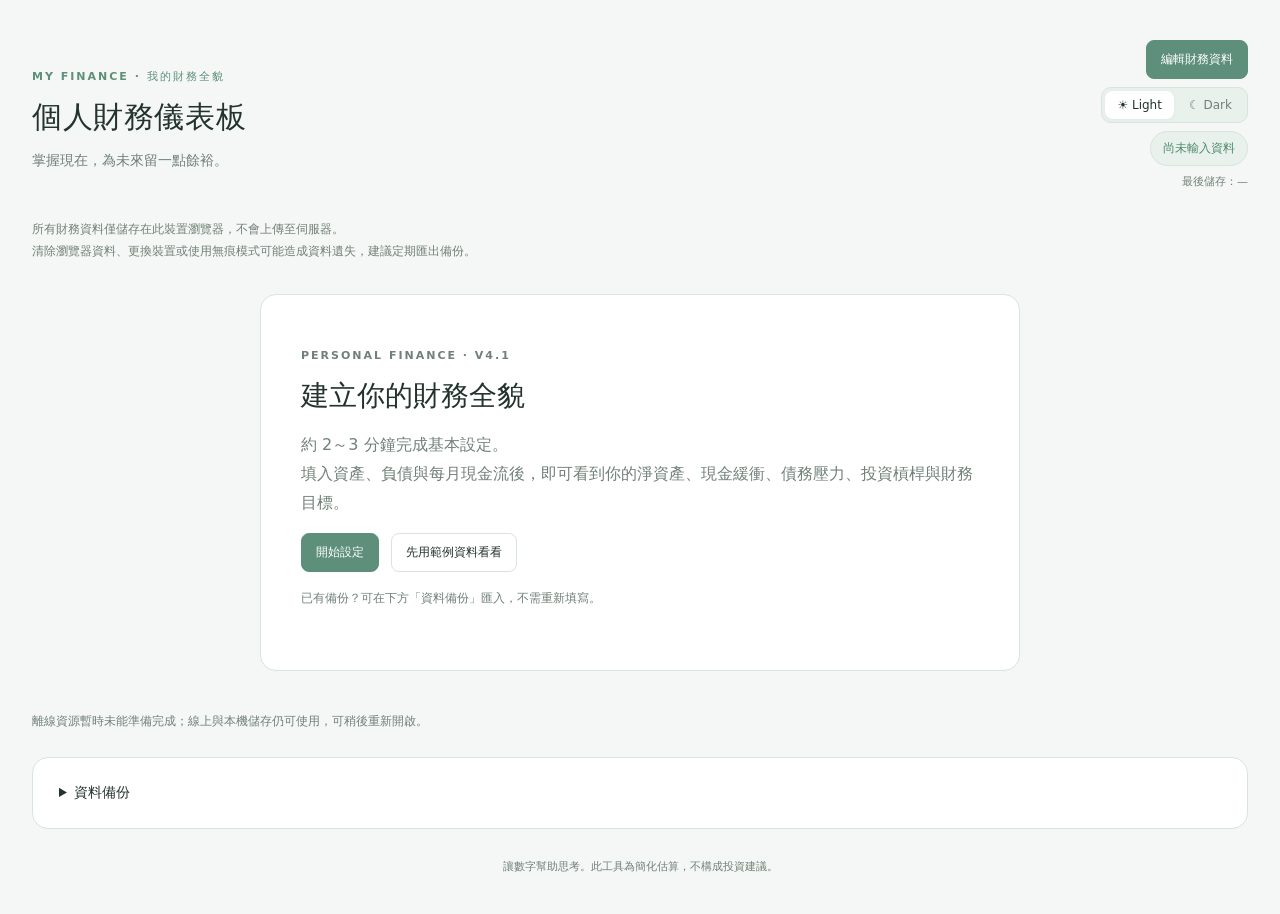
==== index.html @ 3a390074 "修正目標計算基準：現金不複利，統一目標試算並補齊KPI組成" ====
<!doctype html>
<html lang="zh-Hant" data-theme="light"><head><meta charset="utf-8"><meta name="viewport" content="width=device-width, initial-scale=1, interactive-widget=resizes-content"><meta http-equiv="Content-Security-Policy" content="default-src 'self'; script-src 'self' 'unsafe-inline'; style-src 'self' 'unsafe-inline'; img-src 'self' data: blob:; connect-src 'none'; worker-src 'self'; manifest-src 'self'; object-src 'none'; base-uri 'none'; form-action 'none'"><meta name="referrer" content="no-referrer"><link rel="icon" href="data:,"><meta name="theme-color" content="#5E8F7A"><link rel="manifest" href="manifest.webmanifest"><link rel="apple-touch-icon" href="icons/icon-192.png"><title>個人財務儀表板</title><link rel="stylesheet" href="style.css?v=20261017-v41-goal"><script src="v3-core.js?v=20261017-v41-goal" defer></script><script src="stress-core.js?v=20261017-v41-goal" defer></script><script src="scenario-core.js?v=20261017-v41-goal" defer></script><script src="health-analysis.js?v=20261017-v41-goal" defer></script><script src="app.js?v=20261017-v41-goal" defer></script><script src="summary.js?v=20261017-v41-goal" defer></script><script src="scenario-ui.js?v=20261017-v41-goal" defer></script><script src="pwa.js?v=20261017-v41-goal" defer></script></head>
<body><main>
<header><div><p class="eyebrow">MY FINANCE · 我的財務全貌</p><h1>個人財務儀表板</h1><p class="subtitle">掌握現在，為未來留一點餘裕。</p></div><div class="save-info"><button type="button" id="edit-finances" class="primary-button">編輯財務資料</button><div class="theme-switch" role="group" aria-label="外觀模式"><button type="button" data-theme-choice="light" aria-pressed="true">☀ Light</button><button type="button" data-theme-choice="dark" aria-pressed="false">☾ Dark</button></div><small id="theme-status" role="status" hidden></small><span id="save-status" role="status">尚未輸入資料</span><small id="saved-at">最後儲存：—</small></div></header><p class="privacy-note">所有財務資料僅儲存在此裝置瀏覽器，不會上傳至伺服器。<br>清除瀏覽器資料、更換裝置或使用無痕模式可能造成資料遺失，建議定期匯出備份。</p><p id="storage-warning" class="warning" role="alert" hidden></p>
<section id="welcome" class="panel welcome" hidden><p class="eyebrow">PERSONAL FINANCE · V4.1</p><h2>建立你的財務全貌</h2><p>約 2～3 分鐘完成基本設定。<br>填入資產、負債與每月現金流後，即可看到你的淨資產、現金緩衝、債務壓力、投資槓桿與財務目標。</p><div class="toolbar"><button id="start-setup" type="button" class="primary-button">開始設定</button><button id="demo-start" type="button">先用範例資料看看</button></div><p class="hint">已有備份？可在下方「資料備份」匯入，不需重新填寫。</p></section>
<div id="demo-banner" class="note demo-banner" hidden>目前為範例資料，修改不會存成正式資料。<button id="demo-exit" type="button">開始輸入我的資料</button></div>
<div id="pwa-update" class="note pwa-update" hidden><span>有新版可用。請先儲存尚未完成的情境。</span><button id="pwa-reload" type="button">重新載入更新</button></div><p id="pwa-status" class="hint" role="status"></p>
<div id="dashboard"><section class="panel lab-entry"><div><h2>財務決策實驗室</h2><p>先試算，再決定。</p><small>在不修改正式資料的情況下，先看看不同財務決策可能造成什麼變化。</small></div><div class="toolbar"><button id="open-lab" type="button" class="primary-button">開始試算</button><button id="pwa-install" type="button">安裝／新增到主畫面</button></div></section><section class="kpis" aria-label="財務摘要">
<article class="kpi"><span>淨資產</span><strong id="netWorth">—</strong><small>總資產扣除所有負債</small></article>
<article class="kpi"><span>金融資產</span><strong id="financialAssets">—</strong><small>現金與股票 / ETF 市值</small></article>
<article class="kpi"><span>現金緩衝月數</span><strong id="cashRunway">—</strong><small>可支應生活費與債務還款</small></article>
<article class="kpi"><span>綜合市場槓桿</span><strong id="marketLeverage">—</strong><small>等效曝險 ÷ 投資淨值</small></article>
</section>
<p id="month-comparison" class="hint" hidden></p><div class="share-toolbar"><button id="generate-summary" type="button">產出財務摘要圖</button><label class="inline-check"><input id="hide-amounts" type="checkbox">分享版隱藏金額，只顯示比例</label></div><p id="image-status" role="status" class="hint"></p><div id="image-result" hidden><a id="download-summary" download>下載 PNG 圖片</a><details class="subsection"><summary>預覽摘要圖</summary><img id="summary-preview" alt="本機產生的財務摘要圖"></details></div>
<div class="layout"><div class="results"><section class="panel goals" aria-labelledby="goals-title"><div class="section-heading"><h2 id="goals-title">財務目標</h2><span>FINANCIAL GOALS</span></div>
<label class="goal-basis-control">目標計算基準<select id="goal-basis" data-goal-basis><option value="investment">投資資產</option><option value="financial">金融資產</option></select></label><p id="goal-basis-description" class="hint"></p><p id="goal-settings-message" class="warning" role="status"></p>
<button type="button" class="edit-step" data-open-step="1">調整投資與目標</button><p id="goal-validation" class="warning" role="alert" hidden></p>
<p id="goal-time" class="goal-time"></p><p id="goal-distance" class="hint"></p><progress id="goal-progress" max="100" value="0" aria-label="財務目標完成率"></progress><p id="goal-progress-note" class="hint"></p><dl id="goal-results" class="goal-results"></dl><div class="required-return"><span>達標所需年化報酬率</span><strong id="required-return">—</strong><p id="required-return-note" class="hint"></p></div>
<details class="subsection"><summary>比較年化報酬情境與投入</summary><p id="goal-extra" class="hint"></p><div id="return-scenarios" class="scenario-grid"></div><p class="hint">保守 5%、基準 8%、積極 12% 與上方自訂報酬率，皆使用目前選擇的目標基準與相同每月投入；只有投資資產與新增投入適用投資報酬。</p>
<p id="goal-assumptions" class="note">每月底固定投入投資資產並按月複利；月報酬率 = (1 + 投資組合年化報酬率) 的 1/12 次方 − 1。現金不套用股票投資報酬；金融資產模式中現金維持原值。固定投入與現金流結餘共用，不重複扣款。不含通膨、稅費與提領，情境不保證未來報酬。年齡以整歲估算，目標年齡須晚於目前年齡才估算未來。</p></details></section>
<section class="panel allocation-home"><div class="section-heading"><h2>目前配置 vs 目標配置</h2><button type="button" data-open-step="2">設定目標配置</button></div><div id="allocation-current"></div><p id="allocation-target" class="hint"></p><p class="hint">投資池包含投資預備金；該筆現金只計入資產一次。</p></section><section class="panel"><div class="section-heading"><h2>財務體質</h2><span>FINANCIAL HEALTH</span></div><dl id="health"></dl><p class="note">現金支撐月數只計生活費與債務還款，不含固定投資。每月結餘已扣除固定投資。</p></section>
<section class="panel financial-review"><div class="section-heading"><h2>財務健檢</h2><span>FINANCIAL REVIEW</span></div><p class="hint">根據你的財務資料與自行設定的警戒線整理。僅為規則式摘要，並非健康評分或投資建議。</p><h3>✓ 目前較有餘裕</h3><ul id="review-positive"></ul><h3>△ 需留意</h3><ul id="review-warnings"></ul><details class="subsection"><summary>可以進一步檢視</summary><ul id="review-review"></ul></details><button id="generate-ai" type="button">產生 AI 分析資料</button><p class="hint">僅在本機整理文字；只有你主動貼上後，資料才會交給 AI。</p></section><section class="panel"><div class="section-heading"><h2>投資槓桿</h2><span>MARKET EXPOSURE</span></div><dl id="investment"></dl><p class="note">等效曝險 = 一般投資市值 + 槓桿 ETF 市值 × 倍率。投資淨值小於或等於 0 時，綜合槓桿不具有效意義。投資淨值 = 投資總市值 − 投資用途負債；與綜合市場槓桿使用相同的淨值。</p></section>
<section class="panel stress"><div class="section-heading"><h2>市場壓力測試</h2><span>STRESS TEST</span></div><p class="hint">如果大盤下跌，資產可能如何變化？</p><strong id="stress-model-label"></strong><details id="stress-controls" class="subsection"><summary>進階模型設定</summary><div class="wizard-grid"><label>模型<select id="stress-model"><option value="dailyReset">每日重置</option><option value="linear">線性曝險</option></select></label><div id="daily-options"><label>路徑<select id="stress-path"><option value="smooth">平滑</option><option value="volatile">波動示意</option></select></label><label>回檔期間<select id="stress-days"><option value="20">20 個交易日</option><option value="60" selected>60 個交易日</option><option value="120">120 個交易日</option></select></label></div><div id="volatility-options"><label>每日波動<select id="stress-volatility"><option value="0.5">低 0.5%</option><option value="1" selected>中 1%</option><option value="2">高 2%</option><option value="custom">自訂</option></select></label><label id="custom-volatility-label" hidden>自訂每日波動（0～25%）<input id="stress-custom-volatility" type="number" min="0" max="25" step="any" value="1"></label></div></div></details><p id="stress-settings-message" class="warning" role="status"></p><p id="stress-model-note" class="note"></p><p id="break-even" class="note"></p><p id="break-even-note" class="hint">此結果高度依賴路徑假設，不代表實際市場臨界點。搜尋大盤跌幅範圍為 0%～99%。</p><div class="stress-table-wrap"><table class="stress-table"><thead><tr><th scope="col">大盤跌幅</th><th scope="col">槓桿 ETF 模擬報酬</th><th scope="col">投資市值</th><th scope="col">投資淨值</th><th scope="col">整體淨資產</th></tr></thead><tbody id="scenarios"></tbody></table></div><p class="note">實際槓桿 ETF 報酬仍可能受到每日市場路徑、波動、追蹤誤差、費用、融資成本與產品機制影響。此為本機情境模擬，不代表預測或投資建議。房屋、現金、其他資產與負債維持不變。</p></section></div></div><details class="panel utility" id="analysis-panel"><summary>詳細分析：現金、負債與再平衡</summary><h3>現金分類</h3><dl id="cash-analysis"></dl><h3>負債摘要</h3><dl id="debt-analysis"></dl><p class="hint">以目前本金簡化估算，實際利息會隨本金下降而改變。</p><h3>只靠新增資金調整</h3><p id="rebalance-note"></p><dl id="rebalance-additions"></dl><h3>本月新增資金配置參考</h3><dl id="monthly-allocation"></dl><p class="hint">此為依你設定的目標配置所做的數學再平衡參考，不代表投資建議。</p></details>
<details class="panel utility" id="completeness-panel"><summary>資料完整度</summary><div id="completeness"></div></details>
<details class="panel utility" id="history-panel"><summary>每月財務快照與趨勢</summary>
<p class="hint">每月手動記錄一次；同月份重存會先要求確認。快照記錄當時數值，不隨目前輸入改變。</p>
<div class="toolbar"><label>快照日期<input id="snapshot-date" type="date"></label><button id="save-snapshot" type="button">儲存本月快照</button><label>趨勢指標<select id="chart-metric"><option value="net">淨資產</option><option value="financial">金融資產</option><option value="investment">投資市值</option><option value="debt">總負債</option><option value="leverage">綜合市場槓桿</option></select></label></div>
<div id="history-chart"></div><div class="table-scroll"><table><thead><tr><th>日期</th><th>淨資產</th><th>金融資產</th><th>投資市值</th><th>總負債</th><th>綜合槓桿</th><th>操作</th></tr></thead><tbody id="snapshot-rows"></tbody></table></div></details>
</div><details class="panel utility"><summary>資料備份</summary>
<p class="hint">現金低於最低門檻、還款比或槓桿高於最高門檻為紅色；現金在門檻至 1.2 倍、還款比或槓桿在門檻的 80% 至 100% 為黃色。零分母不強行評級，但有債務無收入、投資淨值不大於零等狀況仍提醒。設定僅供個人參考。</p>
<label class="inline-check"><input id="include-scenarios" type="checkbox" checked>包含已儲存情境</label><div class="toolbar"><button id="export-data" type="button">匯出備份（JSON）</button><label class="file-button">匯入備份（JSON）<input id="import-data" type="file" accept=".json,application/json"></label><button id="clear-data" type="button">清除本機資料</button></div>
<p class="hint">JSON 含個人財務資料，請妥善保存。匯入會先檢查格式並要求確認。備份包含財務輸入、目標、警戒線、快照與未完成輸入。</p><p id="data-message" role="status"></p></details>
<footer>讓數字幫助思考。此工具為簡化估算，不構成投資建議。</footer>
</main><button id="mobile-edit" type="button" class="floating-edit">✎ 更新資料</button><dialog id="wizard" aria-labelledby="wizard-title"><header class="wizard-header"><div><p id="wizard-progress" class="eyebrow" aria-live="polite"></p><h2 id="wizard-title"></h2></div><button id="close-wizard" type="button">稍後再填 ✕</button></header><div class="stepper" aria-label="設定進度"><span>1 目前財務</span><span>2 投資與目標</span><span>3 進階設定</span></div><div class="wizard-body"><form id="finance-form" data-step="0" novalidate><h3>現金分類</h3><div class="wizard-grid"><label>日常可動用現金 <span class="field-level">必要</span><input data-field name="cashDaily" type="number" inputmode="decimal" min="0" step="any"><small class="field-helper">一般活存與近期可自由使用的現金。</small></label><label>緊急預備金 <span class="field-level">選填</span><input data-field name="cashEmergency" type="number" inputmode="decimal" min="0" step="any"><small class="field-helper">預留給失業、醫療、突發事件等。</small></label><label>投資預備金 <span class="field-level">選填</span><input data-field name="cashInvestmentReserve" type="number" inputmode="decimal" min="0" step="any"><small class="field-helper">等待投資機會投入市場的現金；預設不計入生活緩衝。</small></label><label>指定用途預留資金 <span class="field-level">選填</span><input data-field name="cashEarmarked" type="number" inputmode="decimal" min="0" step="any"><small class="field-helper">如學費、旅遊、稅金或未來還款等已有用途的資金。</small></label></div><p id="wizard-cash-total" class="note"></p><h3>其他資產</h3><div class="wizard-grid"><label>房屋目前估值 <span class="field-level">選填</span><input data-field name="home" type="number" inputmode="decimal" min="0" step="any"><small class="field-helper">以目前合理估值填寫。</small></label><label>其他資產 <span class="field-level">選填</span><input data-field name="other" type="number" inputmode="decimal" min="0" step="any"><small class="field-helper">未列入現金或投資的其他資產。</small></label></div><h3>收入與支出</h3><div class="wizard-grid"><label>家庭年收入 <span class="field-level">必要</span><input data-field name="income" type="number" inputmode="decimal" min="0" step="any"><small class="field-helper">稅前或稅後皆可，日後請維持相同口徑。</small></label><label>每月生活支出 <span class="field-level">必要</span><input data-field name="living" type="number" inputmode="decimal" min="0" step="any"><small class="field-helper">日常生活、保險、學費等；不要包含投資與貸款還款。</small></label><div id="basic-monthly-slot"><label>每月固定投資金額 <span class="field-level">必要</span><input data-field name="monthlyInvestment" type="number" inputmode="decimal" min="0" step="any"><small class="field-helper">與財務目標的每月固定投入共用，不會重複扣除。</small></label></div></div><h3>負債明細 <span class="field-level">選填</span></h3><p class="hint">沒有負債可以略過；利率與剩餘月數可稍後補填。</p><div id="debt-editor"></div><button id="add-debt" type="button">＋新增一筆負債</button></form><form id="goal-form" data-step="1" novalidate><h3>投資市值</h3><div class="wizard-grid"><label>一般股票 / ETF 市值 <span class="field-level">必要</span><input data-field name="regular" type="number" inputmode="decimal" min="0" step="any"><small class="field-helper">不包含下方另列的槓桿 ETF。</small></label><label>槓桿 ETF 市值 <span class="field-level">選填</span><input data-field name="leveraged" type="number" inputmode="decimal" min="0" step="any"><small class="field-helper">沒有持有可填 0。</small></label><label>槓桿 ETF 倍率 <span class="field-level">選填</span><input data-field name="multiplier" type="number" inputmode="decimal" min="1" step="any"><small class="field-helper">例如正2填 2；一般股票與 ETF 為 1。</small></label></div><div class="readonly">投資總市值<output id="assetInvestment"></output></div><div id="goal-monthly-slot" class="wizard-grid"></div><h3>財務目標 <span class="field-level">選填</span></h3><label>目標計算基準<select id="wizard-goal-basis" data-goal-basis><option value="investment">投資資產</option><option value="financial">金融資產</option></select></label><p id="wizard-goal-settings-message" class="warning" role="status"></p><div class="wizard-grid"><label>目前年齡 <span class="field-level">選填</span><input data-field name="currentAge" type="number" inputmode="decimal" min="0" step="1" max="120"><small class="field-helper">以整歲填寫。</small></label><label>目標年齡 <span class="field-level">選填</span><input data-field name="targetAge" type="number" inputmode="decimal" min="0" step="1" max="120"><small class="field-helper">須晚於目前年齡才會估算達標所需報酬率。</small></label><label><span id="target-assets-label">目標投資資產</span> <span class="field-level">選填</span><input data-field name="targetAssets" type="number" inputmode="decimal" min="0" step="any"><small id="target-assets-helper" class="field-helper">目標只計一般股票 / ETF 與槓桿 ETF；不包含任何現金。</small></label><label>投資組合預期年化報酬率（%） <span class="field-level">選填</span><input data-field name="annualReturn" type="number" inputmode="decimal" min="-99" step="any" max="100"><small class="field-helper">用於股票 / ETF 投資資產的長期數學情境，不代表保證報酬。</small></label></div><p class="note" id="wizard-monthly-note"></p></form><form id="settings-form" data-step="2" novalidate><h3>個人警戒線</h3><div class="wizard-grid"><label>最低現金緩衝（月） <span class="field-level">進階</span><input data-field name="minRunway" type="number" inputmode="decimal" min="0.1" step="any" max="120"><small class="field-helper">低於門檻提醒，接近門檻顯示黃色。</small></label><label>最高債務月付比（%） <span class="field-level">進階</span><input data-field name="maxPaymentRatio" type="number" inputmode="decimal" min="0.1" step="any" max="100"><small class="field-helper">每月還款占家庭月收入的個人參考上限。</small></label><label>最高綜合市場槓桿（x） <span class="field-level">進階</span><input data-field name="maxLeverage" type="number" inputmode="decimal" min="0.1" step="any" max="100"><small class="field-helper">同時考慮槓桿 ETF 與投資用途借款。</small></label></div><h3>生活緩衝包含哪些現金？ <span class="field-level">進階</span></h3><div class="buffer-options"><label class="inline-check"><input type="checkbox" data-buffer="cashDaily">日常可動用現金</label><label class="inline-check"><input type="checkbox" data-buffer="cashEmergency">緊急預備金</label><label class="inline-check"><input type="checkbox" data-buffer="cashInvestmentReserve">投資預備金</label><label class="inline-check"><input type="checkbox" data-buffer="cashEarmarked">指定用途預留資金</label></div><p class="hint">現金分類總額皆計入金融資產；只有勾選的分類用於生活現金緩衝。</p><h3>目標投資配置 <span class="field-level">進階</span></h3><p class="hint">依自己的計畫填寫，沒有適用所有人的預設比例。可先全部留白。</p><div class="wizard-grid"><label>一般投資目標（%） <span class="field-level">進階</span><input data-field name="allocationGeneral" type="number" inputmode="decimal" min="0" step="any" max="100" data-nullable="true"><small class="field-helper">三類目標合計須為100%。</small></label><label>槓桿投資目標（%） <span class="field-level">進階</span><input data-field name="allocationLeveraged" type="number" inputmode="decimal" min="0" step="any" max="100" data-nullable="true"><small class="field-helper">可設定0%；若目前仍持有，無法只靠新增資金完全歸零。</small></label><label>投資預備金目標（%） <span class="field-level">進階</span><input data-field name="allocationReserve" type="number" inputmode="decimal" min="0" step="any" max="100" data-nullable="true"><small class="field-helper">已包含在現金，不會再次加進資產。</small></label></div><p id="allocation-validation" class="warning" hidden>目標配置合計需為 100%。</p></form><p id="wizard-error" role="alert" class="warning" hidden></p></div><footer class="wizard-footer"><span id="wizard-save-status" role="status"></span><div><button id="wizard-back" type="button">上一步</button><button id="wizard-next" type="button" class="primary-button">儲存並繼續</button></div></footer></dialog><dialog id="scenario-lab" aria-labelledby="lab-title"><header class="lab-header"><div><p class="eyebrow">WHAT-IF SCENARIO LAB · V4.1</p><h2 id="lab-title">財務決策實驗室</h2><p class="hint">先試算，再決定。所有結果均為情境模擬，不代表投資建議。</p></div><button id="close-lab" type="button">關閉 ✕</button></header><nav class="lab-tabs" aria-label="實驗室工具"><button data-lab-tab="scenario" type="button" aria-pressed="true">情境試算</button><button data-lab-tab="loan" type="button" aria-pressed="false">借款投資比較</button><button data-lab-tab="saved" type="button" aria-pressed="false">已儲存情境</button></nav><div class="lab-body"><p id="lab-status" class="hint" role="status"></p>
<section data-lab-page="scenario"><div id="lab-quick"><h3>選一個想試算的情境</h3><div class="quick-grid"><button data-quick="borrow" type="button">如果我多借一筆信貸？</button><button data-quick="repay" type="button">如果我提前還貸款？</button><button data-quick="annualIncome" type="button">如果家庭收入下降？</button><button data-quick="trade" type="button">如果我降低槓桿部位？</button><button data-quick="expense" type="button">如果我有一筆大額支出？</button></div></div>
<div class="toolbar"><label>情境名稱<input id="scenario-name" maxlength="80" placeholder="例如：新增150萬信貸"></label><label>變動類型<select id="action-type"><option value="borrow">新增借款</option><option value="repay">提前償還負債</option><option value="expense">一次性支出</option><option value="income">一次性收入</option><option value="annualIncome">每月收入改變</option><option value="living">每月生活支出改變</option><option value="monthlyInvestment">每月固定投資改變</option><option value="trade">調整投資部位</option></select></label><button id="add-action" type="button">＋加入一個變動</button><button id="new-scenario" type="button">新建情境</button></div><div id="scenario-actions"></div><p id="scenario-error" class="warning" role="alert" hidden></p><div class="toolbar"><button id="save-scenario" type="button" class="primary-button">儲存此情境</button><small>只儲存變動，不保存基準資料；沒有套用到正式資料的功能。</small></div>
<div id="scenario-results"><div class="comparison-heading"><strong>目前狀態</strong><span>vs</span><strong>模擬後</strong><small>每次以目前正式資料重新計算；變動依由上而下順序執行。</small></div><p id="scenario-goal-label" class="hint"></p><div id="scenario-kpis"></div><h3>市場壓力測試比較</h3><p id="scenario-model-label" class="hint"></p><p class="hint">目前與模擬後使用相同市場路徑、日數與波動設定。其他資產與本金維持不變。</p><div id="scenario-stress"></div><h3>情境判讀摘要</h3><ul id="scenario-narrative"></ul><div id="scenario-notes" class="note"></div><p class="hint">以上為數學情境比較，不代表方案優劣或投資建議。</p></div></section>
<section data-lab-page="loan" hidden><h3>借款投資 vs 不借款定投</h3><p class="hint">A 借款一次投入，B 每月底投入與 A 月付相同的金額。貸款到期後，A 同樣把原月付改為月底投入；兩者每月預算相同。一次性費用只從 A 淨值扣一次，未估算該費用的機會成本。</p><form id="loan-comparison-form" class="wizard-grid"><label>借款本金<input name="principal" type="number" min="0.01" max="1000000000000000" step="any" value="1000000" required></label><label>貸款年利率（%）<input name="annualRate" type="number" min="0" max="100" step="any" value="3" required></label><label>年期<input name="years" type="number" min="0.08333333333333333" max="100" step="any" value="5" required></label><label>開辦費<input name="fee" type="number" min="0" step="any" value="0" required></label><label>自訂預期投資年化報酬率（%）<input name="investmentReturn" type="number" min="-99" max="100" step="any" value="8" required></label></form><p id="loan-error" class="warning" role="alert" hidden></p><div id="loan-costs" class="note"></div><p class="hint">此比較的投資報酬仍為固定情境假設；不等同實際市場路徑。期限會換算為整數月；不含稅、交易成本、通膨與違約情形。下列均為數學假設，非保證報酬。</p><div id="loan-results"></div><div id="loan-chart"></div><h3>不同年化報酬下的期末淨值差額（A − B）</h3><div id="loan-rate-grid"></div><h3>市場初期下跌情境</h3><p class="hint">第一年以 -10% / -20% / -30% 的等效月報酬路徑估算，第二年起回到自訂報酬。這會改變整段實現年化，不是強制維持相同長期平均報酬。</p><div id="loan-shocks"></div></section>
<section data-lab-page="saved" hidden><h3>已儲存情境（最多20個）</h3><p class="hint">載入時使用現在的正式財務資料。基準更新或負債被刪除後，請重新核對變動。</p><div id="saved-scenarios"></div></section>
</div></dialog><dialog id="ai-dialog" aria-labelledby="ai-title"><header class="lab-header"><div><h2 id="ai-title">AI 分析資料</h2><p class="hint">網站不會呼叫 AI 或自動上傳。請確認內容後，再自行決定是否貼至外部服務。</p></div><button id="close-ai" type="button">關閉 ✕</button></header><div class="lab-body"><label>輸出模式<select id="ai-mode"><option value="privacy">隱私模式：只含比例與分類</option><option value="full">完整資料：包含金額，負債名稱匿名化</option></select></label><label for="ai-output">可複製的分析文字</label><textarea id="ai-output" readonly spellcheck="false"></textarea><button id="copy-ai" type="button" class="primary-button">複製分析資料</button><p id="ai-status" class="hint" role="status"></p></div></dialog></body></html>
---- style.css ----
:root{color-scheme:light;--bg:#F4F7F5;--card:#FFFFFF;--text:#24332D;--muted:#718078;--primary:#5E8F7A;--soft:#E8F1EC;--border:#D9E4DE;--yellow:#C58B2A;--red:#C86464;--positive:#4F8A6C;--input:#FAFCFB;--yellow-bg:#FBF4E6;--red-bg:#FCF0EF;--ring:#5e8f7a33;font-family:Inter,"Noto Sans TC",system-ui,-apple-system,sans-serif;font-synthesis:none;background:var(--bg);color:var(--text)}
:root[data-theme="dark"]{color-scheme:dark;--bg:#14201B;--card:#1E2E26;--text:#E0EAE3;--muted:#A3B5A9;--primary:#9BBBAB;--soft:#293F32;--border:#3A5043;--yellow:#DFB66D;--red:#E19791;--positive:#92BCA0;--input:#19271F;--yellow-bg:#3D3525;--red-bg:#402C2A;--ring:#9bbbab33}
*{box-sizing:border-box}body{margin:0}main{max-width:1320px;margin:auto;padding:40px 32px}header{display:flex;justify-content:space-between;align-items:center;gap:24px;margin-bottom:30px}p{line-height:1.8}h1{font-size:30px;letter-spacing:.6px;margin:10px 0}h2{font-size:18px;margin:0}.eyebrow{font-size:11px;font-weight:700;letter-spacing:2px;color:var(--primary)}.subtitle{color:var(--muted);font-size:14px;margin:0}.save-info{display:flex;flex-direction:column;align-items:flex-end;gap:8px}.save-info small{font-size:11px}#save-status{font-size:12px;color:var(--positive);border:1px solid var(--border);background:var(--soft);padding:8px 12px;border-radius:20px}#saved-at,#data-message{overflow-wrap:anywhere}.privacy-note{font-size:12px;color:var(--muted);line-height:1.8;margin:0 0 26px}
button,.file-button{background:var(--card);border:1px solid var(--border);border-radius:8px;padding:10px 14px;font:inherit;font-size:12px;color:var(--text);cursor:pointer}button:hover,.file-button:hover{background:var(--soft)}button:active{transform:translateY(1px)}button:focus-visible,summary:focus-visible,.file-button:focus-within{outline:3px solid var(--ring);outline-offset:2px}button:disabled{opacity:.5;cursor:wait}.theme-switch{display:flex;border:1px solid var(--border);padding:3px;gap:3px;border-radius:10px;background:var(--soft)}.theme-switch button{padding:7px 12px;border:0;background:transparent;color:var(--muted)}.theme-switch button[aria-pressed="true"]{background:var(--card);color:var(--text);box-shadow:0 1px 4px #00000009}
.kpis{display:grid;grid-template-columns:repeat(4,minmax(0,1fr));gap:18px;margin-bottom:24px;align-items:start}.kpi,.panel{background:var(--card);border:1px solid var(--border);border-radius:16px;min-width:0;max-width:100%}.kpi{position:relative;padding:24px 22px;display:flex;flex-direction:column;gap:13px;overflow-wrap:anywhere;min-height:175px}.kpi>span:first-child{font-size:13px;color:var(--muted)}.kpi strong{font-size:clamp(20px,2.1vw,29px);font-variant-numeric:tabular-nums;letter-spacing:-.7px;font-weight:650}.kpi>small{font-size:11px;color:var(--muted)}.status-badge,.row-status{font-size:10px;font-weight:500;align-self:flex-start;display:inline-flex;width:fit-content;border-radius:5px;padding:3px 6px;line-height:1.4}.status-badge.caution,dd.caution .row-status{background:var(--yellow-bg);color:var(--yellow)}.status-badge.danger,dd.danger .row-status{background:var(--red-bg);color:var(--red)}.row-status{display:table;margin:5px 0 0 auto}.caution{color:var(--yellow)}.danger,.negative{color:var(--red)}
.layout{display:flex;flex-direction:column;gap:24px;align-items:stretch}.panel{padding:26px}.section-heading{display:flex;justify-content:space-between;align-items:center;gap:12px;margin-bottom:18px}.section-heading>span{font-size:10px;letter-spacing:1px;color:var(--muted)}.hint,small{color:var(--muted);font-size:12px}.hint{margin:8px 0 20px}.results{display:grid;grid-template-columns:repeat(2,minmax(0,1fr));align-items:start;gap:24px;order:-1;width:100%;min-width:0}.stress,.goals{grid-column:1/-1}.inputs{width:100%}.inputs>summary{cursor:pointer;font-size:16px;font-weight:600}.inputs>summary span{font-size:12px;font-weight:400;color:var(--muted);margin-left:12px}.inputs[open]>summary{margin-bottom:24px}.inputs form{display:grid;grid-template-columns:repeat(4,minmax(0,1fr));gap:24px}fieldset{border:0;border-top:1px solid var(--border);padding:20px 0 10px;margin:22px 0 0;min-width:0}legend{font-size:12px;font-weight:650;color:var(--primary);letter-spacing:1px;padding:0 9px 0 0}label{display:block;font-size:13px;margin-bottom:14px}input{display:block;width:100%;border:1px solid var(--border);background:var(--input);border-radius:8px;font:inherit;font-variant-numeric:tabular-nums;color:var(--text);padding:11px 12px;margin-top:7px;outline:none}input:focus{border-color:var(--primary);box-shadow:0 0 0 3px var(--ring)}input:invalid,input[aria-invalid="true"]{border-color:var(--red)}.readonly{font-size:13px;margin-bottom:14px}.readonly output{display:block;margin:8px 0;color:var(--text);font-weight:650}.readonly small{font-size:11px}.amount-hint{display:block;margin-top:6px;font-size:11px;line-height:1.6;color:var(--muted);font-variant-numeric:tabular-nums;overflow-wrap:anywhere}label:focus-within .amount-hint{color:var(--primary)}
dl{margin:0}dl>div{display:flex;justify-content:space-between;align-items:baseline;gap:16px;padding:15px 0;border-bottom:1px solid var(--border)}dl>div:last-child{border-bottom:0}dt{font-size:13px;color:var(--muted)}dd{margin:0;text-align:right;font-size:18px;font-weight:600;font-variant-numeric:tabular-nums;overflow-wrap:anywhere}.note{background:var(--soft);border-radius:8px;font-size:12px;color:var(--muted);padding:13px 16px;margin:18px 0 0;line-height:1.8}.table-scroll{overflow-x:auto;min-width:0;max-width:100%}table{border-collapse:collapse;width:100%;font-size:13px;white-space:nowrap;text-align:right}th{color:var(--muted);font-size:11px;font-weight:500;background:var(--soft);padding:14px 12px}td{padding:19px 12px;border-bottom:1px solid var(--border);font-variant-numeric:tabular-nums}th:first-child,td:first-child{text-align:left}td:first-child{font-weight:600}.warning{font-size:12px;color:var(--red);background:var(--red-bg);padding:12px;border-radius:8px}#storage-warning{margin-bottom:24px}.goal-inputs{display:grid;grid-template-columns:repeat(5,minmax(0,1fr));gap:16px}.goal-results{display:grid;grid-template-columns:repeat(4,minmax(0,1fr));gap:20px}.goal-results>div{display:block;border:0;padding:16px 0}.goal-results dd{text-align:left;margin-top:12px;font-size:22px}.goal-results dt{font-size:12px}.scenario-grid{display:grid;grid-template-columns:repeat(4,minmax(0,1fr));gap:14px;margin-top:16px}.scenario-card{background:var(--soft);border-radius:8px;padding:15px;min-width:0}.scenario-card span{font-size:12px;color:var(--muted);display:block;margin-bottom:12px}.scenario-card strong{font-size:18px;overflow-wrap:anywhere}
.utility{margin-top:24px}.utility>summary,.subsection>summary{cursor:pointer;font-weight:600;font-size:14px}.utility[open]>summary{margin-bottom:22px}.utility p{font-size:13px;line-height:1.8}.subsection{margin-top:20px}.settings-grid{display:grid;grid-template-columns:repeat(3,minmax(0,1fr));gap:20px;margin-top:20px}.toolbar{display:flex;gap:12px;align-items:center;flex-wrap:wrap;margin:16px 0}.toolbar label{margin:0}.toolbar input{width:auto}.file-button{display:inline-block}.file-button input{width:180px;font-size:11px}select{font:inherit;font-size:13px;padding:9px;border:1px solid var(--border);border-radius:8px;background:var(--card);color:var(--text);margin:7px 0}.history-svg{width:100%;height:auto;display:block;min-height:180px}.history-svg text{fill:var(--muted);font-size:12px}.history-svg .trend{fill:none;stroke:var(--primary);stroke-width:2.5}.history-svg circle{fill:var(--primary)}.history-svg .axis{stroke:var(--border);stroke-width:1}.share-toolbar{display:flex;gap:20px;align-items:center;flex-wrap:wrap;margin:0 0 16px}.inline-check{display:flex;align-items:center;gap:8px;margin:0;font-size:12px}.inline-check input{width:16px;height:16px;margin:0}#image-result{margin-bottom:24px}#image-result a{color:var(--primary);font-size:13px}#summary-preview{display:block;width:100%;max-width:440px;height:auto;border-radius:12px;margin:15px 0}.snapshot-summary{margin-right:8px}#month-comparison{margin:0 0 18px}#image-status{margin:0 0 16px}
.metric-explanation{font-weight:400;text-align:left;width:100%;font-size:12px;margin-top:0;min-width:0}dl>div:has(.metric-explanation){flex-wrap:wrap}.reason-accordion>summary{display:flex;align-items:center;justify-content:space-between;gap:6px;list-style:none;cursor:pointer;font-size:11px;font-weight:550;color:var(--primary);padding:9px 10px;border:1px solid var(--border);border-radius:8px;background:var(--card);min-height:36px}.reason-accordion>summary::-webkit-details-marker,.full-explanation>summary::-webkit-details-marker{display:none}.reason-accordion>summary::after{content:'⌄';font-size:15px}.reason-accordion[open]>summary::after{transform:rotate(180deg)}.reason-accordion>summary:hover,.reason-accordion>summary:active,.full-explanation>summary:hover,.full-explanation>summary:active{background:var(--soft);border-color:var(--primary)}.explanation-brief{display:-webkit-box;-webkit-box-orient:vertical;-webkit-line-clamp:2;overflow:hidden;font-size:12px;color:var(--muted);line-height:1.75;margin:10px 0 5px}.full-explanation>summary{display:inline-flex;cursor:pointer;list-style:none;font-size:11px;color:var(--primary);padding:7px 8px;border:1px solid transparent;border-radius:6px;min-height:32px}.full-explanation>summary::after{content:' ＋'}.full-explanation[open]>summary::after{content:' −'}.explanation-detail{font-size:12px;line-height:1.9;color:var(--muted);margin:8px 0 0;padding:10px 12px;background:var(--soft);border-radius:8px;max-height:200px;overflow-y:auto;overscroll-behavior:contain}.kpi .explanation-detail{max-height:160px}.metric-explanation[data-status="caution"] .reason-accordion>summary{border-color:var(--yellow)}.metric-explanation[data-status="danger"] .reason-accordion>summary{border-color:var(--red)}
footer{text-align:center;color:var(--muted);font-size:11px;padding:30px 0 0}[hidden]{display:none!important}
@media(max-width:1000px){.kpi{padding:20px 16px}.kpi strong{font-size:23px}}
@media(max-width:900px){.kpis{grid-template-columns:repeat(2,minmax(0,1fr))}.inputs form,.goal-inputs,.scenario-grid{grid-template-columns:repeat(2,minmax(0,1fr))}.panel{padding:22px}.section-heading{flex-wrap:wrap}dd{font-size:16px}.goal-results{grid-template-columns:repeat(2,minmax(0,1fr))}}
@media(max-width:680px){main{padding:24px 16px}header{align-items:flex-start;flex-direction:column;gap:16px}h1{font-size:25px}.save-info{align-items:flex-start}.theme-switch button{min-height:36px}.kpis{gap:10px}.kpi{padding:17px 13px;gap:11px;min-height:160px}.kpi strong{font-size:20px}.results{grid-template-columns:1fr;gap:20px}.layout{gap:20px}.inputs form,.settings-grid{grid-template-columns:1fr}input{font-size:16px}.goal-results{gap:12px}.goal-results dd{font-size:18px}.toolbar{align-items:flex-start}.section-heading>span{font-size:9px}dt{font-size:12px}.utility{padding:20px}.explanation-brief{-webkit-line-clamp:3}.kpi .explanation-detail{max-height:130px}.reason-accordion>summary{padding:9px 7px;font-size:10px}.status-badge{font-size:9px;padding:3px 5px}.share-toolbar{gap:14px}.privacy-note{font-size:11px}}
/* V3: focused setup, with details kept below the existing dashboard. */
.primary-button{background:var(--primary);color:var(--card);border-color:var(--primary);font-weight:600}.primary-button:hover{background:var(--positive);color:var(--card)}.welcome{max-width:760px;margin:32px auto 40px;padding:40px}.welcome h2{font-size:28px}.welcome p{color:var(--muted)}.demo-banner{margin-bottom:24px;display:flex;justify-content:space-between;gap:16px;align-items:center}.floating-edit{display:none}.required-return{border-top:1px solid var(--border);padding-top:16px;margin-top:12px;display:flex;gap:14px;align-items:baseline;flex-wrap:wrap}.required-return>span{font-size:13px;color:var(--muted)}.required-return strong{font-size:22px}.required-return .hint{width:100%;margin:0}.allocation-home{grid-column:1/-1}.allocation-bar{display:flex;height:12px;overflow:hidden;border-radius:12px;background:var(--soft);margin:20px 0 12px}.asset-0{background:var(--primary)}.asset-1{background:#A8BAAC}.asset-2{background:#D4C7A2}.allocation-legend{font-size:13px;line-height:1.8}.edit-step{margin-bottom:12px}.field-level{font-size:10px;color:var(--muted);font-weight:400;background:var(--soft);border-radius:4px;padding:2px 5px;white-space:nowrap}.field-helper{display:block;line-height:1.7;margin-top:6px;font-size:11px;color:var(--muted)}h3{font-size:16px;font-weight:600;margin:24px 0 16px}h4{font-size:14px;margin:0}.wizard-grid{display:grid;grid-template-columns:repeat(2,minmax(0,1fr));gap:12px 22px}.wizard-grid label{min-width:0}.buffer-options{display:grid;grid-template-columns:1fr 1fr;gap:15px}.debt-row{padding:20px;border:1px solid var(--border);border-radius:12px;margin:18px 0;background:var(--input)}.debt-row input,.debt-row select{background:var(--card)}.debt-row select{display:block;width:100%;margin-top:7px;padding:11px}.inline-info{font-size:12px;line-height:1.8;margin-top:6px;color:var(--muted)}.inline-info summary{cursor:pointer;color:var(--primary);font-size:12px;list-style:none;display:inline-block;padding:4px 7px;border:1px solid var(--border);border-radius:6px}.inline-info p{margin:8px 0;max-width:600px}.inline-info[open]{display:block}.inline-info summary:hover{background:var(--soft)}
#wizard{padding:0;width:min(980px,95vw);max-width:100vw;height:min(900px,92dvh);max-height:100dvh;border:1px solid var(--border);border-radius:18px;background:var(--card);color:var(--text);overflow:hidden}#wizard[open]{display:flex;flex-direction:column}#wizard::backdrop{background:#11271b66;backdrop-filter:blur(3px)}.wizard-header{padding:22px 30px;margin:0;flex-shrink:0}.wizard-header .eyebrow{margin:0 0 8px}.wizard-header button{white-space:nowrap}.wizard-body{overflow-y:auto;padding:0 30px 24px;flex:1;overscroll-behavior:contain}.wizard-footer{display:flex;justify-content:space-between;align-items:center;gap:16px;padding:18px 30px;border-top:1px solid var(--border);flex-shrink:0;background:var(--card)}.wizard-footer>div{display:flex;gap:10px}.wizard-footer>span{font-size:11px;color:var(--muted)}.stepper{display:flex;gap:8px;padding:0 30px 14px;border-bottom:1px solid var(--border);flex-shrink:0}.stepper span{flex:1;font-size:12px;padding:10px 8px;border-radius:7px;color:var(--muted);background:var(--input);text-align:center}.stepper .active{color:var(--primary);background:var(--soft);font-weight:600}
@media(max-width:680px){.welcome{padding:26px;margin:16px 0}.welcome h2{font-size:24px}.floating-edit{display:block;position:fixed;right:16px;bottom:max(16px,env(safe-area-inset-bottom));z-index:5;box-shadow:0 3px 14px #24332d22;background:var(--card);border-color:var(--primary);font-size:12px}body:has(#wizard[open]) .floating-edit{display:none}.demo-banner{align-items:flex-start;flex-direction:column}main{padding-bottom:80px}#wizard{width:100vw;height:100dvh;max-height:100dvh;max-width:100vw;margin:0;border:0;border-radius:0;inset:0}.wizard-header{flex-direction:row;align-items:center;gap:12px;padding:18px 16px}.wizard-header h2{font-size:20px}.wizard-header button{font-size:11px;padding:9px}.wizard-body{padding:0 16px 22px}.wizard-grid{grid-template-columns:1fr;gap:4px}.wizard-footer{padding:14px 16px max(14px,env(safe-area-inset-bottom));align-items:flex-start;flex-direction:column;gap:10px}.wizard-footer>div{width:100%;justify-content:space-between}.wizard-footer button{min-height:42px}.stepper{padding:0 16px 14px;gap:6px}.stepper span{font-size:10px;padding:10px 4px}.buffer-options{grid-template-columns:1fr}.debt-row{padding:16px}.allocation-home .section-heading{gap:8px}.allocation-legend{font-size:12px}}
/* V4 keeps the lab out of the main dashboard. */
.lab-entry{display:flex;justify-content:space-between;gap:20px;align-items:center;margin-bottom:24px}.lab-entry p{font-size:13px;color:var(--muted);margin:8px 0}.lab-entry .toolbar{flex-shrink:0}.pwa-update{display:flex;justify-content:space-between;align-items:center;gap:16px;margin-bottom:20px}#pwa-status:empty{display:none}
#scenario-lab{padding:0;width:min(1120px,96vw);height:min(960px,94dvh);max-height:100dvh;max-width:100vw;border:1px solid var(--border);border-radius:18px;background:var(--card);color:var(--text);overflow:hidden}#scenario-lab[open]{display:flex;flex-direction:column}#scenario-lab::backdrop{background:#11271b66;backdrop-filter:blur(3px)}.lab-header{flex-shrink:0;align-items:flex-start;padding:22px 28px;margin:0;border-bottom:1px solid var(--border)}.lab-header p{margin:8px 0 0}.lab-header .eyebrow{margin:0 0 8px}.lab-header>button{white-space:nowrap}.lab-tabs{display:flex;gap:8px;padding:12px 28px;border-bottom:1px solid var(--border);flex-shrink:0}.lab-tabs button[aria-pressed="true"]{background:var(--soft);color:var(--primary);border-color:var(--primary)}.lab-body{overflow-y:auto;padding:0 28px 28px;flex:1;overscroll-behavior:contain}.quick-grid{display:grid;grid-template-columns:repeat(3,minmax(0,1fr));gap:10px;margin:18px 0 24px}.quick-grid button{text-align:left;min-height:52px}.scenario-action,.saved-scenario{border:1px solid var(--border);background:var(--input);border-radius:12px;padding:20px;margin:16px 0}.scenario-action h3{font-size:15px;margin:0}.scenario-action .section-heading>div{display:flex;gap:6px}.scenario-action input,.scenario-action select{background:var(--card)}.scenario-action .inline-check input{width:16px;height:16px}.scenario-action select{display:block;width:100%;margin-top:7px}.comparison-heading{padding:16px;background:var(--soft);border-radius:10px;display:flex;justify-content:center;gap:20px;align-items:center;flex-wrap:wrap;margin:24px 0 12px}.comparison-heading small{width:100%;text-align:center}.comparison-card{display:grid;grid-template-columns:1.3fr 1fr 1fr 1.3fr;gap:12px;padding:15px 0;border-bottom:1px solid var(--border);align-items:center;font-size:13px}.comparison-card>div{min-width:0;overflow-wrap:anywhere}.comparison-card small{display:block;font-size:10px;margin-bottom:5px}.comparison-card span{font-variant-numeric:tabular-nums}.comparison-label{font-weight:600}.comparison-delta{color:var(--muted)}.stress-case{margin:14px 0;padding:16px;border:1px solid var(--border);border-radius:10px}.stress-case.major{border-left:3px solid var(--primary)}.stress-case h4{font-size:13px;margin:0 0 10px}.stress-case .comparison-card{font-size:12px}.stress-case .comparison-card:last-child{border-bottom:0}#scenario-narrative{padding-left:20px;font-size:13px;line-height:2}#scenario-notes{font-size:12px}.assumption-card{border:1px solid var(--border);border-radius:10px;padding:14px}.assumption-card p{font-size:12px;color:var(--muted);line-height:1.8}#loan-rate-grid,#loan-shocks{display:grid;grid-template-columns:repeat(2,minmax(0,1fr));gap:12px;margin:18px 0}#loan-chart{margin-top:22px}.lab-body section>h3{margin-top:22px}
@media(max-width:680px){.lab-entry{flex-direction:column;align-items:stretch;padding:20px}.lab-entry .toolbar{margin-bottom:0}.lab-entry small{line-height:1.8;display:block}#scenario-lab{width:100vw;height:100dvh;margin:0;border-radius:0;border:0;inset:0}.lab-header{flex-direction:row;padding:18px 16px;gap:10px}.lab-header h2{font-size:19px}.lab-header .hint{font-size:11px}.lab-header .eyebrow{font-size:9px}.lab-tabs{padding:10px 16px;gap:6px}.lab-tabs button{font-size:11px;padding:9px 8px;flex:1}.lab-body{padding:0 16px 32px}.quick-grid{grid-template-columns:1fr}.scenario-action{padding:15px}.scenario-action .section-heading{flex-wrap:nowrap;gap:7px}.scenario-action .section-heading button{padding:7px;font-size:11px}.comparison-card{grid-template-columns:1fr 1fr;border:1px solid var(--border);border-radius:10px;margin:10px 0;padding:14px;gap:12px}.comparison-label{grid-column:1/-1}.comparison-after{position:relative;padding-left:17px}.comparison-after::before{content:'→';position:absolute;left:0;top:22px;color:var(--muted)}.comparison-delta{grid-column:1/-1;padding-top:8px;border-top:1px solid var(--border)}.comparison-delta small{display:none}#loan-rate-grid,#loan-shocks{grid-template-columns:1fr}.pwa-update{align-items:flex-start;flex-direction:column}}

body:has(#scenario-lab[open]) .floating-edit{display:none}
/* V4.1: calm interpretation and touch-friendly stress cards. */
.goal-time{font-size:1.12rem;font-weight:600;color:var(--text)}
#goal-progress{width:100%;height:9px;border:0;border-radius:10px;overflow:hidden;accent-color:var(--primary);background:var(--border)}
#goal-progress::-webkit-progress-bar{background:var(--border);border-radius:10px}#goal-progress::-webkit-progress-value{background:#5e8f7a;border-radius:10px}
.financial-review ul{padding-left:1.3rem;margin:.6rem 0 1.2rem}.financial-review li{margin:.65rem 0;line-height:1.7}.financial-review h3{font-size:1rem}
#stress-controls label{display:flex;flex-direction:column;gap:.4rem;margin:.8rem 0}.stress-table{width:100%;min-width:0;table-layout:fixed}.stress-table td,.stress-table th{white-space:normal;overflow-wrap:anywhere;padding:16px 10px}.stress-table th{font-size:.85rem}
#ai-dialog{width:min(850px,calc(100% - 40px));max-height:92dvh;padding:0;border:1px solid var(--border);border-radius:20px;background:var(--card);color:var(--text)}
#ai-dialog .lab-body{display:grid;gap:16px}#ai-output{width:100%;min-height:48dvh;resize:vertical;font:inherit;font-size:1rem;line-height:1.7;padding:16px;border:1px solid var(--border);border-radius:12px;background:var(--bg);color:var(--text)}
body:has(#ai-dialog[open]) #mobile-edit{display:none}
@media(max-width:640px){.stress-table,.stress-table tbody,.stress-table tr,.stress-table td{display:block;width:100%}.stress-table thead{display:none}.stress-table tr{border:1px solid var(--border);border-radius:12px;padding:12px;margin:14px 0;background:var(--card)}.stress-table td{padding:7px 0;border:0;display:flex;justify-content:space-between;gap:12px;text-align:right}.stress-table td::before{content:attr(data-label);color:var(--muted);text-align:left;flex-shrink:0}.stress-table td:first-child{font-weight:600}.stress-table td:first-child::before{content:'大盤跌幅'}#ai-dialog{width:100%;max-width:100%;height:100dvh;max-height:100dvh;margin:0;border-radius:0}.financial-review li{font-size:.94rem}}

#stress-settings-message:empty{display:none}

/* Collapsed KPI composition, using stacked rows on narrow screens. */
.kpi-composition{width:100%;font-size:12px;min-width:0}.kpi-composition>summary{cursor:pointer;color:var(--primary);border:1px solid var(--border);border-radius:8px;padding:9px 8px;min-height:36px;list-style:none;background:var(--card);font-size:11px}
.kpi-composition>summary::after{content:' ⌄'}.kpi-composition[open]>summary::after{content:' ⌃'}.kpi-composition>summary:hover,.kpi-composition>summary:active{background:var(--soft);border-color:var(--primary)}.kpi-composition dl>div{display:block;padding:9px 0}.kpi-composition dt{font-size:11px}.kpi-composition dd{text-align:left;font-size:14px;margin-top:5px}.kpi-composition p{font-size:11px;color:var(--muted);white-space:pre-line;overflow-wrap:anywhere;background:var(--soft);padding:10px;border-radius:8px}.kpi-composition dl{margin-top:8px;max-height:330px;overflow:auto;overscroll-behavior:contain}
.goal-basis-control{display:flex;align-items:center;gap:12px;flex-wrap:wrap;margin-bottom:8px}.goal-basis-control select{margin:0}#goal-settings-message:empty,#wizard-goal-settings-message:empty{display:none}
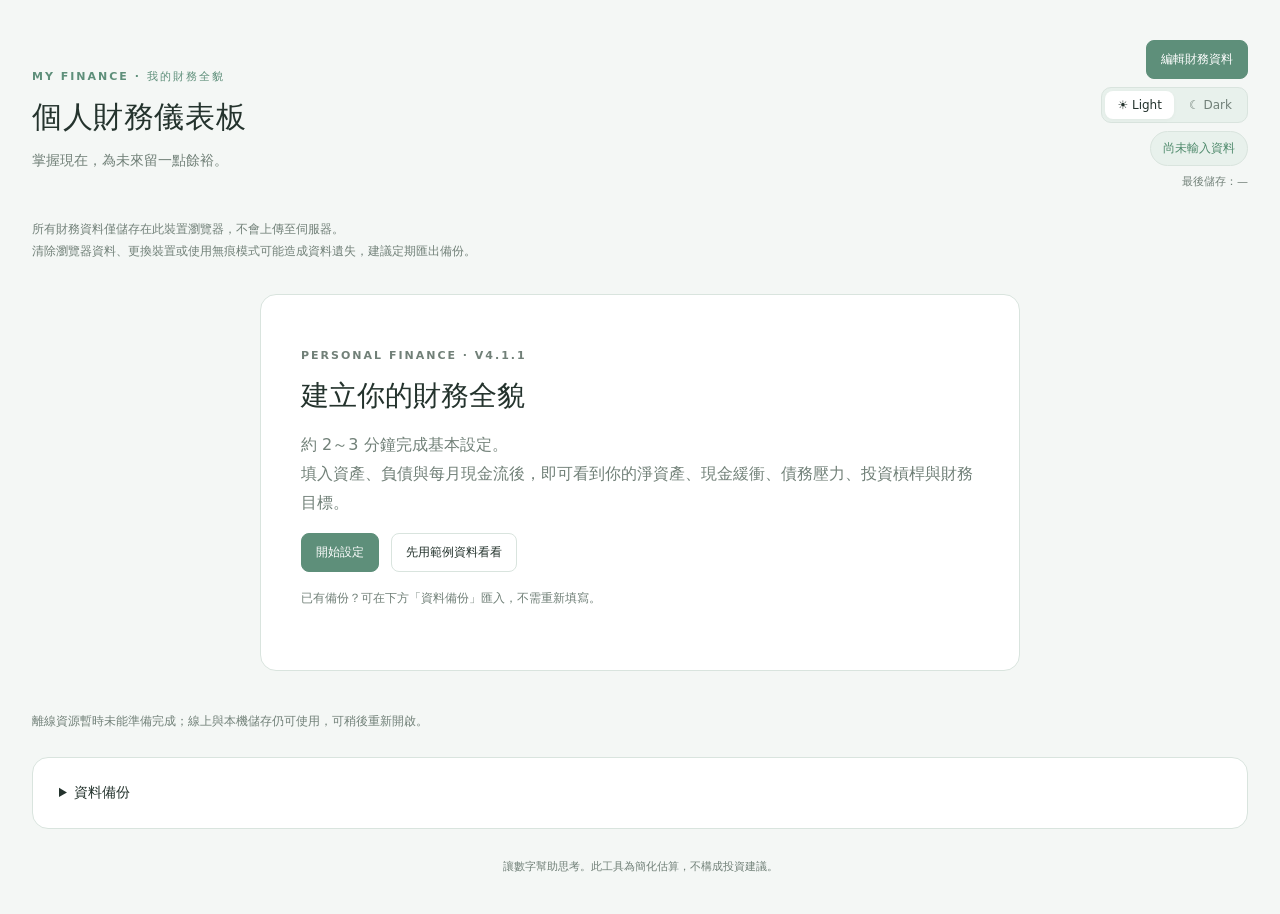
==== commit de7ba123: "V4.1.1：改以分析能力呈現資料狀態，修正投入後再平衡並釐清財務用語" ====
--- a/index.html
+++ b/index.html
@@ -1,8 +1,8 @@
 <!doctype html>
-<html lang="zh-Hant" data-theme="light"><head><meta charset="utf-8"><meta name="viewport" content="width=device-width, initial-scale=1, interactive-widget=resizes-content"><meta http-equiv="Content-Security-Policy" content="default-src 'self'; script-src 'self' 'unsafe-inline'; style-src 'self' 'unsafe-inline'; img-src 'self' data: blob:; connect-src 'none'; worker-src 'self'; manifest-src 'self'; object-src 'none'; base-uri 'none'; form-action 'none'"><meta name="referrer" content="no-referrer"><link rel="icon" href="data:,"><meta name="theme-color" content="#5E8F7A"><link rel="manifest" href="manifest.webmanifest"><link rel="apple-touch-icon" href="icons/icon-192.png"><title>個人財務儀表板</title><link rel="stylesheet" href="style.css?v=20261017-v41-goal"><script src="v3-core.js?v=20261017-v41-goal" defer></script><script src="stress-core.js?v=20261017-v41-goal" defer></script><script src="scenario-core.js?v=20261017-v41-goal" defer></script><script src="health-analysis.js?v=20261017-v41-goal" defer></script><script src="app.js?v=20261017-v41-goal" defer></script><script src="summary.js?v=20261017-v41-goal" defer></script><script src="scenario-ui.js?v=20261017-v41-goal" defer></script><script src="pwa.js?v=20261017-v41-goal" defer></script></head>
+<html lang="zh-Hant" data-theme="light"><head><meta charset="utf-8"><meta name="viewport" content="width=device-width, initial-scale=1, interactive-widget=resizes-content"><meta http-equiv="Content-Security-Policy" content="default-src 'self'; script-src 'self' 'unsafe-inline'; style-src 'self' 'unsafe-inline'; img-src 'self' data: blob:; connect-src 'none'; worker-src 'self'; manifest-src 'self'; object-src 'none'; base-uri 'none'; form-action 'none'"><meta name="referrer" content="no-referrer"><link rel="icon" href="data:,"><meta name="theme-color" content="#5E8F7A"><link rel="manifest" href="manifest.webmanifest"><link rel="apple-touch-icon" href="icons/icon-192.png"><title>個人財務儀表板</title><link rel="stylesheet" href="style.css?v=20261017-v411"><script src="v3-core.js?v=20261017-v411" defer></script><script src="stress-core.js?v=20261017-v411" defer></script><script src="scenario-core.js?v=20261017-v411" defer></script><script src="health-analysis.js?v=20261017-v411" defer></script><script src="app.js?v=20261017-v411" defer></script><script src="summary.js?v=20261017-v411" defer></script><script src="scenario-ui.js?v=20261017-v411" defer></script><script src="pwa.js?v=20261017-v411" defer></script></head>
 <body><main>
 <header><div><p class="eyebrow">MY FINANCE · 我的財務全貌</p><h1>個人財務儀表板</h1><p class="subtitle">掌握現在，為未來留一點餘裕。</p></div><div class="save-info"><button type="button" id="edit-finances" class="primary-button">編輯財務資料</button><div class="theme-switch" role="group" aria-label="外觀模式"><button type="button" data-theme-choice="light" aria-pressed="true">☀ Light</button><button type="button" data-theme-choice="dark" aria-pressed="false">☾ Dark</button></div><small id="theme-status" role="status" hidden></small><span id="save-status" role="status">尚未輸入資料</span><small id="saved-at">最後儲存：—</small></div></header><p class="privacy-note">所有財務資料僅儲存在此裝置瀏覽器，不會上傳至伺服器。<br>清除瀏覽器資料、更換裝置或使用無痕模式可能造成資料遺失，建議定期匯出備份。</p><p id="storage-warning" class="warning" role="alert" hidden></p>
-<section id="welcome" class="panel welcome" hidden><p class="eyebrow">PERSONAL FINANCE · V4.1</p><h2>建立你的財務全貌</h2><p>約 2～3 分鐘完成基本設定。<br>填入資產、負債與每月現金流後，即可看到你的淨資產、現金緩衝、債務壓力、投資槓桿與財務目標。</p><div class="toolbar"><button id="start-setup" type="button" class="primary-button">開始設定</button><button id="demo-start" type="button">先用範例資料看看</button></div><p class="hint">已有備份？可在下方「資料備份」匯入，不需重新填寫。</p></section>
+<section id="welcome" class="panel welcome" hidden><p class="eyebrow">PERSONAL FINANCE · V4.1.1</p><h2>建立你的財務全貌</h2><p>約 2～3 分鐘完成基本設定。<br>填入資產、負債與每月現金流後，即可看到你的淨資產、現金緩衝、債務壓力、投資槓桿與財務目標。</p><div class="toolbar"><button id="start-setup" type="button" class="primary-button">開始設定</button><button id="demo-start" type="button">先用範例資料看看</button></div><p class="hint">已有備份？可在下方「資料備份」匯入，不需重新填寫。</p></section>
 <div id="demo-banner" class="note demo-banner" hidden>目前為範例資料，修改不會存成正式資料。<button id="demo-exit" type="button">開始輸入我的資料</button></div>
 <div id="pwa-update" class="note pwa-update" hidden><span>有新版可用。請先儲存尚未完成的情境。</span><button id="pwa-reload" type="button">重新載入更新</button></div><p id="pwa-status" class="hint" role="status"></p>
 <div id="dashboard"><section class="panel lab-entry"><div><h2>財務決策實驗室</h2><p>先試算，再決定。</p><small>在不修改正式資料的情況下，先看看不同財務決策可能造成什麼變化。</small></div><div class="toolbar"><button id="open-lab" type="button" class="primary-button">開始試算</button><button id="pwa-install" type="button">安裝／新增到主畫面</button></div></section><section class="kpis" aria-label="財務摘要">
@@ -18,10 +18,10 @@
 <p id="goal-time" class="goal-time"></p><p id="goal-distance" class="hint"></p><progress id="goal-progress" max="100" value="0" aria-label="財務目標完成率"></progress><p id="goal-progress-note" class="hint"></p><dl id="goal-results" class="goal-results"></dl><div class="required-return"><span>達標所需年化報酬率</span><strong id="required-return">—</strong><p id="required-return-note" class="hint"></p></div>
 <details class="subsection"><summary>比較年化報酬情境與投入</summary><p id="goal-extra" class="hint"></p><div id="return-scenarios" class="scenario-grid"></div><p class="hint">保守 5%、基準 8%、積極 12% 與上方自訂報酬率，皆使用目前選擇的目標基準與相同每月投入；只有投資資產與新增投入適用投資報酬。</p>
 <p id="goal-assumptions" class="note">每月底固定投入投資資產並按月複利；月報酬率 = (1 + 投資組合年化報酬率) 的 1/12 次方 − 1。現金不套用股票投資報酬；金融資產模式中現金維持原值。固定投入與現金流結餘共用，不重複扣款。不含通膨、稅費與提領，情境不保證未來報酬。年齡以整歲估算，目標年齡須晚於目前年齡才估算未來。</p></details></section>
-<section class="panel allocation-home"><div class="section-heading"><h2>目前配置 vs 目標配置</h2><button type="button" data-open-step="2">設定目標配置</button></div><div id="allocation-current"></div><p id="allocation-target" class="hint"></p><p class="hint">投資池包含投資預備金；該筆現金只計入資產一次。</p></section><section class="panel"><div class="section-heading"><h2>財務體質</h2><span>FINANCIAL HEALTH</span></div><dl id="health"></dl><p class="note">現金支撐月數只計生活費與債務還款，不含固定投資。每月結餘已扣除固定投資。</p></section>
-<section class="panel financial-review"><div class="section-heading"><h2>財務健檢</h2><span>FINANCIAL REVIEW</span></div><p class="hint">根據你的財務資料與自行設定的警戒線整理。僅為規則式摘要，並非健康評分或投資建議。</p><h3>✓ 目前較有餘裕</h3><ul id="review-positive"></ul><h3>△ 需留意</h3><ul id="review-warnings"></ul><details class="subsection"><summary>可以進一步檢視</summary><ul id="review-review"></ul></details><button id="generate-ai" type="button">產生 AI 分析資料</button><p class="hint">僅在本機整理文字；只有你主動貼上後，資料才會交給 AI。</p></section><section class="panel"><div class="section-heading"><h2>投資槓桿</h2><span>MARKET EXPOSURE</span></div><dl id="investment"></dl><p class="note">等效曝險 = 一般投資市值 + 槓桿 ETF 市值 × 倍率。投資淨值小於或等於 0 時，綜合槓桿不具有效意義。投資淨值 = 投資總市值 − 投資用途負債；與綜合市場槓桿使用相同的淨值。</p></section>
+<section class="panel allocation-home"><div class="section-heading"><h2>目前配置 vs 目標配置</h2><button type="button" data-open-step="2">設定目標配置</button></div><div id="allocation-current"></div><p id="allocation-target" class="hint"></p><p class="hint">投資池 = 股票 / ETF 投資資產 + 投資預備金；投資預備金本身仍屬現金，不會重複計入總資產。</p></section><section class="panel"><div class="section-heading"><h2>財務體質</h2><span>FINANCIAL HEALTH</span></div><dl id="health"></dl><p class="note">現金緩衝假設收入中斷時會暫停固定投資，因此分母只包含生活支出與債務還款。平均月收入以家庭年收入 ÷ 12 計算；若收入波動較大，此比例僅作年度平均參考。平均每月結餘以平均月收入扣除生活支出、債務還款與固定投資。</p></section>
+<section class="panel financial-review"><div class="section-heading"><h2>財務健檢</h2><span>FINANCIAL REVIEW</span></div><p class="hint">根據你的財務資料與自行設定的警戒線整理。僅為規則式摘要，並非健康評分或投資建議。</p><h3>✓ 目前較有餘裕</h3><ul id="review-positive"></ul><h3>△ 需留意</h3><ul id="review-warnings"></ul><details class="subsection"><summary>可以進一步檢視</summary><ul id="review-review"></ul></details><button id="generate-ai" type="button">產生 AI 分析資料</button><p class="hint">僅在本機整理文字；只有你主動貼上後，資料才會交給 AI。</p></section><section class="panel"><div class="section-heading"><h2>投資槓桿</h2><span>MARKET EXPOSURE</span></div><dl id="investment"></dl><p class="note">等效曝險 = 一般投資市值 + 槓桿 ETF 市值 × 倍率。投資淨值小於或等於 0 時，綜合槓桿不具有效意義。投資淨值 = 股票 / ETF 投資資產 − 投資用途負債；與綜合市場槓桿使用相同的淨值。</p></section>
 <section class="panel stress"><div class="section-heading"><h2>市場壓力測試</h2><span>STRESS TEST</span></div><p class="hint">如果大盤下跌，資產可能如何變化？</p><strong id="stress-model-label"></strong><details id="stress-controls" class="subsection"><summary>進階模型設定</summary><div class="wizard-grid"><label>模型<select id="stress-model"><option value="dailyReset">每日重置</option><option value="linear">線性曝險</option></select></label><div id="daily-options"><label>路徑<select id="stress-path"><option value="smooth">平滑</option><option value="volatile">波動示意</option></select></label><label>回檔期間<select id="stress-days"><option value="20">20 個交易日</option><option value="60" selected>60 個交易日</option><option value="120">120 個交易日</option></select></label></div><div id="volatility-options"><label>每日波動<select id="stress-volatility"><option value="0.5">低 0.5%</option><option value="1" selected>中 1%</option><option value="2">高 2%</option><option value="custom">自訂</option></select></label><label id="custom-volatility-label" hidden>自訂每日波動（0～25%）<input id="stress-custom-volatility" type="number" min="0" max="25" step="any" value="1"></label></div></div></details><p id="stress-settings-message" class="warning" role="status"></p><p id="stress-model-note" class="note"></p><p id="break-even" class="note"></p><p id="break-even-note" class="hint">此結果高度依賴路徑假設，不代表實際市場臨界點。搜尋大盤跌幅範圍為 0%～99%。</p><div class="stress-table-wrap"><table class="stress-table"><thead><tr><th scope="col">大盤跌幅</th><th scope="col">槓桿 ETF 模擬報酬</th><th scope="col">投資市值</th><th scope="col">投資淨值</th><th scope="col">整體淨資產</th></tr></thead><tbody id="scenarios"></tbody></table></div><p class="note">實際槓桿 ETF 報酬仍可能受到每日市場路徑、波動、追蹤誤差、費用、融資成本與產品機制影響。此為本機情境模擬，不代表預測或投資建議。房屋、現金、其他資產與負債維持不變。</p></section></div></div><details class="panel utility" id="analysis-panel"><summary>詳細分析：現金、負債與再平衡</summary><h3>現金分類</h3><dl id="cash-analysis"></dl><h3>負債摘要</h3><dl id="debt-analysis"></dl><p class="hint">以目前本金簡化估算，實際利息會隨本金下降而改變。</p><h3>只靠新增資金調整</h3><p id="rebalance-note"></p><dl id="rebalance-additions"></dl><h3>本月新增資金配置參考</h3><dl id="monthly-allocation"></dl><p class="hint">此為依你設定的目標配置所做的數學再平衡參考，不代表投資建議。</p></details>
-<details class="panel utility" id="completeness-panel"><summary>資料完整度</summary><div id="completeness"></div></details>
+<details class="panel utility" id="completeness-panel"><summary id="analysis-status-summary">資料與分析狀態</summary><div id="completeness"></div></details>
 <details class="panel utility" id="history-panel"><summary>每月財務快照與趨勢</summary>
 <p class="hint">每月手動記錄一次；同月份重存會先要求確認。快照記錄當時數值，不隨目前輸入改變。</p>
 <div class="toolbar"><label>快照日期<input id="snapshot-date" type="date"></label><button id="save-snapshot" type="button">儲存本月快照</button><label>趨勢指標<select id="chart-metric"><option value="net">淨資產</option><option value="financial">金融資產</option><option value="investment">投資市值</option><option value="debt">總負債</option><option value="leverage">綜合市場槓桿</option></select></label></div>
@@ -31,7 +31,7 @@
 <label class="inline-check"><input id="include-scenarios" type="checkbox" checked>包含已儲存情境</label><div class="toolbar"><button id="export-data" type="button">匯出備份（JSON）</button><label class="file-button">匯入備份（JSON）<input id="import-data" type="file" accept=".json,application/json"></label><button id="clear-data" type="button">清除本機資料</button></div>
 <p class="hint">JSON 含個人財務資料，請妥善保存。匯入會先檢查格式並要求確認。備份包含財務輸入、目標、警戒線、快照與未完成輸入。</p><p id="data-message" role="status"></p></details>
 <footer>讓數字幫助思考。此工具為簡化估算，不構成投資建議。</footer>
-</main><button id="mobile-edit" type="button" class="floating-edit">✎ 更新資料</button><dialog id="wizard" aria-labelledby="wizard-title"><header class="wizard-header"><div><p id="wizard-progress" class="eyebrow" aria-live="polite"></p><h2 id="wizard-title"></h2></div><button id="close-wizard" type="button">稍後再填 ✕</button></header><div class="stepper" aria-label="設定進度"><span>1 目前財務</span><span>2 投資與目標</span><span>3 進階設定</span></div><div class="wizard-body"><form id="finance-form" data-step="0" novalidate><h3>現金分類</h3><div class="wizard-grid"><label>日常可動用現金 <span class="field-level">必要</span><input data-field name="cashDaily" type="number" inputmode="decimal" min="0" step="any"><small class="field-helper">一般活存與近期可自由使用的現金。</small></label><label>緊急預備金 <span class="field-level">選填</span><input data-field name="cashEmergency" type="number" inputmode="decimal" min="0" step="any"><small class="field-helper">預留給失業、醫療、突發事件等。</small></label><label>投資預備金 <span class="field-level">選填</span><input data-field name="cashInvestmentReserve" type="number" inputmode="decimal" min="0" step="any"><small class="field-helper">等待投資機會投入市場的現金；預設不計入生活緩衝。</small></label><label>指定用途預留資金 <span class="field-level">選填</span><input data-field name="cashEarmarked" type="number" inputmode="decimal" min="0" step="any"><small class="field-helper">如學費、旅遊、稅金或未來還款等已有用途的資金。</small></label></div><p id="wizard-cash-total" class="note"></p><h3>其他資產</h3><div class="wizard-grid"><label>房屋目前估值 <span class="field-level">選填</span><input data-field name="home" type="number" inputmode="decimal" min="0" step="any"><small class="field-helper">以目前合理估值填寫。</small></label><label>其他資產 <span class="field-level">選填</span><input data-field name="other" type="number" inputmode="decimal" min="0" step="any"><small class="field-helper">未列入現金或投資的其他資產。</small></label></div><h3>收入與支出</h3><div class="wizard-grid"><label>家庭年收入 <span class="field-level">必要</span><input data-field name="income" type="number" inputmode="decimal" min="0" step="any"><small class="field-helper">稅前或稅後皆可，日後請維持相同口徑。</small></label><label>每月生活支出 <span class="field-level">必要</span><input data-field name="living" type="number" inputmode="decimal" min="0" step="any"><small class="field-helper">日常生活、保險、學費等；不要包含投資與貸款還款。</small></label><div id="basic-monthly-slot"><label>每月固定投資金額 <span class="field-level">必要</span><input data-field name="monthlyInvestment" type="number" inputmode="decimal" min="0" step="any"><small class="field-helper">與財務目標的每月固定投入共用，不會重複扣除。</small></label></div></div><h3>負債明細 <span class="field-level">選填</span></h3><p class="hint">沒有負債可以略過；利率與剩餘月數可稍後補填。</p><div id="debt-editor"></div><button id="add-debt" type="button">＋新增一筆負債</button></form><form id="goal-form" data-step="1" novalidate><h3>投資市值</h3><div class="wizard-grid"><label>一般股票 / ETF 市值 <span class="field-level">必要</span><input data-field name="regular" type="number" inputmode="decimal" min="0" step="any"><small class="field-helper">不包含下方另列的槓桿 ETF。</small></label><label>槓桿 ETF 市值 <span class="field-level">選填</span><input data-field name="leveraged" type="number" inputmode="decimal" min="0" step="any"><small class="field-helper">沒有持有可填 0。</small></label><label>槓桿 ETF 倍率 <span class="field-level">選填</span><input data-field name="multiplier" type="number" inputmode="decimal" min="1" step="any"><small class="field-helper">例如正2填 2；一般股票與 ETF 為 1。</small></label></div><div class="readonly">投資總市值<output id="assetInvestment"></output></div><div id="goal-monthly-slot" class="wizard-grid"></div><h3>財務目標 <span class="field-level">選填</span></h3><label>目標計算基準<select id="wizard-goal-basis" data-goal-basis><option value="investment">投資資產</option><option value="financial">金融資產</option></select></label><p id="wizard-goal-settings-message" class="warning" role="status"></p><div class="wizard-grid"><label>目前年齡 <span class="field-level">選填</span><input data-field name="currentAge" type="number" inputmode="decimal" min="0" step="1" max="120"><small class="field-helper">以整歲填寫。</small></label><label>目標年齡 <span class="field-level">選填</span><input data-field name="targetAge" type="number" inputmode="decimal" min="0" step="1" max="120"><small class="field-helper">須晚於目前年齡才會估算達標所需報酬率。</small></label><label><span id="target-assets-label">目標投資資產</span> <span class="field-level">選填</span><input data-field name="targetAssets" type="number" inputmode="decimal" min="0" step="any"><small id="target-assets-helper" class="field-helper">目標只計一般股票 / ETF 與槓桿 ETF；不包含任何現金。</small></label><label>投資組合預期年化報酬率（%） <span class="field-level">選填</span><input data-field name="annualReturn" type="number" inputmode="decimal" min="-99" step="any" max="100"><small class="field-helper">用於股票 / ETF 投資資產的長期數學情境，不代表保證報酬。</small></label></div><p class="note" id="wizard-monthly-note"></p></form><form id="settings-form" data-step="2" novalidate><h3>個人警戒線</h3><div class="wizard-grid"><label>最低現金緩衝（月） <span class="field-level">進階</span><input data-field name="minRunway" type="number" inputmode="decimal" min="0.1" step="any" max="120"><small class="field-helper">低於門檻提醒，接近門檻顯示黃色。</small></label><label>最高債務月付比（%） <span class="field-level">進階</span><input data-field name="maxPaymentRatio" type="number" inputmode="decimal" min="0.1" step="any" max="100"><small class="field-helper">每月還款占家庭月收入的個人參考上限。</small></label><label>最高綜合市場槓桿（x） <span class="field-level">進階</span><input data-field name="maxLeverage" type="number" inputmode="decimal" min="0.1" step="any" max="100"><small class="field-helper">同時考慮槓桿 ETF 與投資用途借款。</small></label></div><h3>生活緩衝包含哪些現金？ <span class="field-level">進階</span></h3><div class="buffer-options"><label class="inline-check"><input type="checkbox" data-buffer="cashDaily">日常可動用現金</label><label class="inline-check"><input type="checkbox" data-buffer="cashEmergency">緊急預備金</label><label class="inline-check"><input type="checkbox" data-buffer="cashInvestmentReserve">投資預備金</label><label class="inline-check"><input type="checkbox" data-buffer="cashEarmarked">指定用途預留資金</label></div><p class="hint">現金分類總額皆計入金融資產；只有勾選的分類用於生活現金緩衝。</p><h3>目標投資配置 <span class="field-level">進階</span></h3><p class="hint">依自己的計畫填寫，沒有適用所有人的預設比例。可先全部留白。</p><div class="wizard-grid"><label>一般投資目標（%） <span class="field-level">進階</span><input data-field name="allocationGeneral" type="number" inputmode="decimal" min="0" step="any" max="100" data-nullable="true"><small class="field-helper">三類目標合計須為100%。</small></label><label>槓桿投資目標（%） <span class="field-level">進階</span><input data-field name="allocationLeveraged" type="number" inputmode="decimal" min="0" step="any" max="100" data-nullable="true"><small class="field-helper">可設定0%；若目前仍持有，無法只靠新增資金完全歸零。</small></label><label>投資預備金目標（%） <span class="field-level">進階</span><input data-field name="allocationReserve" type="number" inputmode="decimal" min="0" step="any" max="100" data-nullable="true"><small class="field-helper">已包含在現金，不會再次加進資產。</small></label></div><p id="allocation-validation" class="warning" hidden>目標配置合計需為 100%。</p></form><p id="wizard-error" role="alert" class="warning" hidden></p></div><footer class="wizard-footer"><span id="wizard-save-status" role="status"></span><div><button id="wizard-back" type="button">上一步</button><button id="wizard-next" type="button" class="primary-button">儲存並繼續</button></div></footer></dialog><dialog id="scenario-lab" aria-labelledby="lab-title"><header class="lab-header"><div><p class="eyebrow">WHAT-IF SCENARIO LAB · V4.1</p><h2 id="lab-title">財務決策實驗室</h2><p class="hint">先試算，再決定。所有結果均為情境模擬，不代表投資建議。</p></div><button id="close-lab" type="button">關閉 ✕</button></header><nav class="lab-tabs" aria-label="實驗室工具"><button data-lab-tab="scenario" type="button" aria-pressed="true">情境試算</button><button data-lab-tab="loan" type="button" aria-pressed="false">借款投資比較</button><button data-lab-tab="saved" type="button" aria-pressed="false">已儲存情境</button></nav><div class="lab-body"><p id="lab-status" class="hint" role="status"></p>
+</main><button id="mobile-edit" type="button" class="floating-edit">✎ 更新資料</button><dialog id="wizard" aria-labelledby="wizard-title"><header class="wizard-header"><div><p id="wizard-progress" class="eyebrow" aria-live="polite"></p><h2 id="wizard-title"></h2></div><button id="close-wizard" type="button">稍後再填 ✕</button></header><div class="stepper" aria-label="設定進度"><span>1 目前財務</span><span>2 投資與目標</span><span>3 進階設定</span></div><div class="wizard-body"><form id="finance-form" data-step="0" novalidate><p class="hint">沒有該項資產、收入或支出可留白，計算視為 0，不需為資料狀態補填 0。</p><h3>現金分類</h3><div class="wizard-grid"><label>日常可動用現金 <span class="field-level">基本</span><input data-field name="cashDaily" type="number" inputmode="decimal" min="0" step="any"><small class="field-helper">一般活存與近期可自由使用的現金。</small></label><label>緊急預備金 <span class="field-level">選填</span><input data-field name="cashEmergency" type="number" inputmode="decimal" min="0" step="any"><small class="field-helper">預留給失業、醫療、突發事件等。</small></label><label>投資預備金 <span class="field-level">選填</span><input data-field name="cashInvestmentReserve" type="number" inputmode="decimal" min="0" step="any"><small class="field-helper">等待投資機會投入市場的現金；預設不計入生活緩衝。</small></label><label>指定用途預留資金 <span class="field-level">選填</span><input data-field name="cashEarmarked" type="number" inputmode="decimal" min="0" step="any"><small class="field-helper">如學費、旅遊、稅金或未來還款等已有用途的資金。</small></label></div><p id="wizard-cash-total" class="note"></p><h3>其他資產</h3><div class="wizard-grid"><label>房屋目前估值 <span class="field-level">選填</span><input data-field name="home" type="number" inputmode="decimal" min="0" step="any"><small class="field-helper">以目前合理估值填寫。</small></label><label>其他資產 <span class="field-level">選填</span><input data-field name="other" type="number" inputmode="decimal" min="0" step="any"><small class="field-helper">未列入現金或投資的其他資產。</small></label></div><h3>收入與支出</h3><div class="wizard-grid"><label>家庭年收入 <span class="field-level">基本</span><input data-field name="income" type="number" inputmode="decimal" min="0" step="any"><small class="field-helper">稅前或稅後皆可，日後請維持相同口徑。</small></label><label>每月生活支出 <span class="field-level">基本</span><input data-field name="living" type="number" inputmode="decimal" min="0" step="any"><small class="field-helper">日常生活、保險、學費等；不要包含投資與貸款還款。</small></label><div id="basic-monthly-slot"><label>每月固定投資金額 <span class="field-level">基本</span><input data-field name="monthlyInvestment" type="number" inputmode="decimal" min="0" step="any"><small class="field-helper">與財務目標的每月固定投入共用，不會重複扣除。</small></label></div></div><h3>負債明細 <span class="field-level">選填</span></h3><p class="hint">沒有負債可以略過；利率與剩餘月數可稍後補填。</p><div id="debt-editor"></div><button id="add-debt" type="button">＋新增一筆負債</button></form><form id="goal-form" data-step="1" novalidate><h3>投資市值</h3><div class="wizard-grid"><label>一般股票 / ETF 市值 <span class="field-level">基本</span><input data-field name="regular" type="number" inputmode="decimal" min="0" step="any"><small class="field-helper">不包含下方另列的槓桿 ETF。</small></label><label>槓桿 ETF 市值 <span class="field-level">選填</span><input data-field name="leveraged" type="number" inputmode="decimal" min="0" step="any"><small class="field-helper">沒有持有可填 0。</small></label><label>槓桿 ETF 倍率 <span class="field-level">選填</span><input data-field name="multiplier" type="number" inputmode="decimal" min="1" step="any"><small class="field-helper">例如正2填 2；一般股票與 ETF 為 1。</small></label></div><div class="readonly">股票 / ETF 投資資產<output id="assetInvestment"></output></div><div id="goal-monthly-slot" class="wizard-grid"></div><h3>財務目標 <span class="field-level">選填</span></h3><label>目標計算基準<select id="wizard-goal-basis" data-goal-basis><option value="investment">投資資產</option><option value="financial">金融資產</option></select></label><p id="wizard-goal-settings-message" class="warning" role="status"></p><div class="wizard-grid"><label>目前年齡 <span class="field-level">選填</span><input data-field name="currentAge" type="number" inputmode="decimal" min="0" step="1" max="120"><small class="field-helper">以整歲填寫。</small></label><label>目標年齡 <span class="field-level">選填</span><input data-field name="targetAge" type="number" inputmode="decimal" min="0" step="1" max="120"><small class="field-helper">須晚於目前年齡才會估算達標所需報酬率。</small></label><label><span id="target-assets-label">目標投資資產</span> <span class="field-level">選填</span><input data-field name="targetAssets" type="number" inputmode="decimal" min="0" step="any"><small id="target-assets-helper" class="field-helper">目標只計一般股票 / ETF 與槓桿 ETF；不包含任何現金。</small></label><label>投資組合預期年化報酬率（%） <span class="field-level">選填</span><input data-field name="annualReturn" type="number" inputmode="decimal" min="-99" step="any" max="100"><small class="field-helper">用於股票 / ETF 投資資產的長期數學情境，不代表保證報酬。</small></label></div><p class="note" id="wizard-monthly-note"></p></form><form id="settings-form" data-step="2" novalidate><h3>個人警戒線</h3><div class="wizard-grid"><label>最低現金緩衝（月） <span class="field-level">進階</span><input data-field name="minRunway" type="number" inputmode="decimal" min="0.1" step="any" max="120"><small class="field-helper">低於門檻提醒，接近門檻顯示黃色。</small></label><label>最高債務月付比（%） <span class="field-level">進階</span><input data-field name="maxPaymentRatio" type="number" inputmode="decimal" min="0.1" step="any" max="100"><small class="field-helper">每月還款占家庭月收入的個人參考上限。</small></label><label>最高綜合市場槓桿（x） <span class="field-level">進階</span><input data-field name="maxLeverage" type="number" inputmode="decimal" min="0.1" step="any" max="100"><small class="field-helper">同時考慮槓桿 ETF 與投資用途借款。</small></label></div><h3>生活緩衝包含哪些現金？ <span class="field-level">進階</span></h3><div class="buffer-options"><label class="inline-check"><input type="checkbox" data-buffer="cashDaily">日常可動用現金</label><label class="inline-check"><input type="checkbox" data-buffer="cashEmergency">緊急預備金</label><label class="inline-check"><input type="checkbox" data-buffer="cashInvestmentReserve">投資預備金</label><label class="inline-check"><input type="checkbox" data-buffer="cashEarmarked">指定用途預留資金</label></div><p class="hint">現金分類總額皆計入金融資產；只有勾選的分類用於生活現金緩衝。</p><h3>目標投資配置 <span class="field-level">進階</span></h3><p class="hint">依自己的計畫填寫，沒有適用所有人的預設比例。可先全部留白。</p><div class="wizard-grid"><label>一般投資目標（%） <span class="field-level">進階</span><input data-field name="allocationGeneral" type="number" inputmode="decimal" min="0" step="any" max="100" data-nullable="true"><small class="field-helper">三類目標合計須為100%。</small></label><label>槓桿投資目標（%） <span class="field-level">進階</span><input data-field name="allocationLeveraged" type="number" inputmode="decimal" min="0" step="any" max="100" data-nullable="true"><small class="field-helper">可設定0%；若目前仍持有，無法只靠新增資金完全歸零。</small></label><label>投資預備金目標（%） <span class="field-level">進階</span><input data-field name="allocationReserve" type="number" inputmode="decimal" min="0" step="any" max="100" data-nullable="true"><small class="field-helper">已包含在現金，不會再次加進資產。</small></label></div><p id="allocation-validation" class="warning" hidden>目標配置合計需為 100%。</p></form><p id="wizard-error" role="alert" class="warning" hidden></p></div><footer class="wizard-footer"><span id="wizard-save-status" role="status"></span><div><button id="wizard-back" type="button">上一步</button><button id="wizard-next" type="button" class="primary-button">儲存並繼續</button></div></footer></dialog><dialog id="scenario-lab" aria-labelledby="lab-title"><header class="lab-header"><div><p class="eyebrow">WHAT-IF SCENARIO LAB · V4.1.1</p><h2 id="lab-title">財務決策實驗室</h2><p class="hint">先試算，再決定。所有結果均為情境模擬，不代表投資建議。</p></div><button id="close-lab" type="button">關閉 ✕</button></header><nav class="lab-tabs" aria-label="實驗室工具"><button data-lab-tab="scenario" type="button" aria-pressed="true">情境試算</button><button data-lab-tab="loan" type="button" aria-pressed="false">借款投資比較</button><button data-lab-tab="saved" type="button" aria-pressed="false">已儲存情境</button></nav><div class="lab-body"><p id="lab-status" class="hint" role="status"></p>
 <section data-lab-page="scenario"><div id="lab-quick"><h3>選一個想試算的情境</h3><div class="quick-grid"><button data-quick="borrow" type="button">如果我多借一筆信貸？</button><button data-quick="repay" type="button">如果我提前還貸款？</button><button data-quick="annualIncome" type="button">如果家庭收入下降？</button><button data-quick="trade" type="button">如果我降低槓桿部位？</button><button data-quick="expense" type="button">如果我有一筆大額支出？</button></div></div>
 <div class="toolbar"><label>情境名稱<input id="scenario-name" maxlength="80" placeholder="例如：新增150萬信貸"></label><label>變動類型<select id="action-type"><option value="borrow">新增借款</option><option value="repay">提前償還負債</option><option value="expense">一次性支出</option><option value="income">一次性收入</option><option value="annualIncome">每月收入改變</option><option value="living">每月生活支出改變</option><option value="monthlyInvestment">每月固定投資改變</option><option value="trade">調整投資部位</option></select></label><button id="add-action" type="button">＋加入一個變動</button><button id="new-scenario" type="button">新建情境</button></div><div id="scenario-actions"></div><p id="scenario-error" class="warning" role="alert" hidden></p><div class="toolbar"><button id="save-scenario" type="button" class="primary-button">儲存此情境</button><small>只儲存變動，不保存基準資料；沒有套用到正式資料的功能。</small></div>
 <div id="scenario-results"><div class="comparison-heading"><strong>目前狀態</strong><span>vs</span><strong>模擬後</strong><small>每次以目前正式資料重新計算；變動依由上而下順序執行。</small></div><p id="scenario-goal-label" class="hint"></p><div id="scenario-kpis"></div><h3>市場壓力測試比較</h3><p id="scenario-model-label" class="hint"></p><p class="hint">目前與模擬後使用相同市場路徑、日數與波動設定。其他資產與本金維持不變。</p><div id="scenario-stress"></div><h3>情境判讀摘要</h3><ul id="scenario-narrative"></ul><div id="scenario-notes" class="note"></div><p class="hint">以上為數學情境比較，不代表方案優劣或投資建議。</p></div></section>
--- a/style.css
+++ b/style.css
@@ -38,3 +38,5 @@
 .kpi-composition{width:100%;font-size:12px;min-width:0}.kpi-composition>summary{cursor:pointer;color:var(--primary);border:1px solid var(--border);border-radius:8px;padding:9px 8px;min-height:36px;list-style:none;background:var(--card);font-size:11px}
 .kpi-composition>summary::after{content:' ⌄'}.kpi-composition[open]>summary::after{content:' ⌃'}.kpi-composition>summary:hover,.kpi-composition>summary:active{background:var(--soft);border-color:var(--primary)}.kpi-composition dl>div{display:block;padding:9px 0}.kpi-composition dt{font-size:11px}.kpi-composition dd{text-align:left;font-size:14px;margin-top:5px}.kpi-composition p{font-size:11px;color:var(--muted);white-space:pre-line;overflow-wrap:anywhere;background:var(--soft);padding:10px;border-radius:8px}.kpi-composition dl{margin-top:8px;max-height:330px;overflow:auto;overscroll-behavior:contain}
 .goal-basis-control{display:flex;align-items:center;gap:12px;flex-wrap:wrap;margin-bottom:8px}.goal-basis-control select{margin:0}#goal-settings-message:empty,#wizard-goal-settings-message:empty{display:none}
+/* Capability-based status stays neutral and uses the existing collapsed panel. */
+.analysis-status-items{padding-left:18px}.analysis-status-items li{margin:14px 0}.analysis-status-items p{margin:0 0 8px;overflow-wrap:anywhere}.analysis-status-items button{min-height:40px}#completeness h3{font-size:15px}#completeness section+section{margin-top:24px}
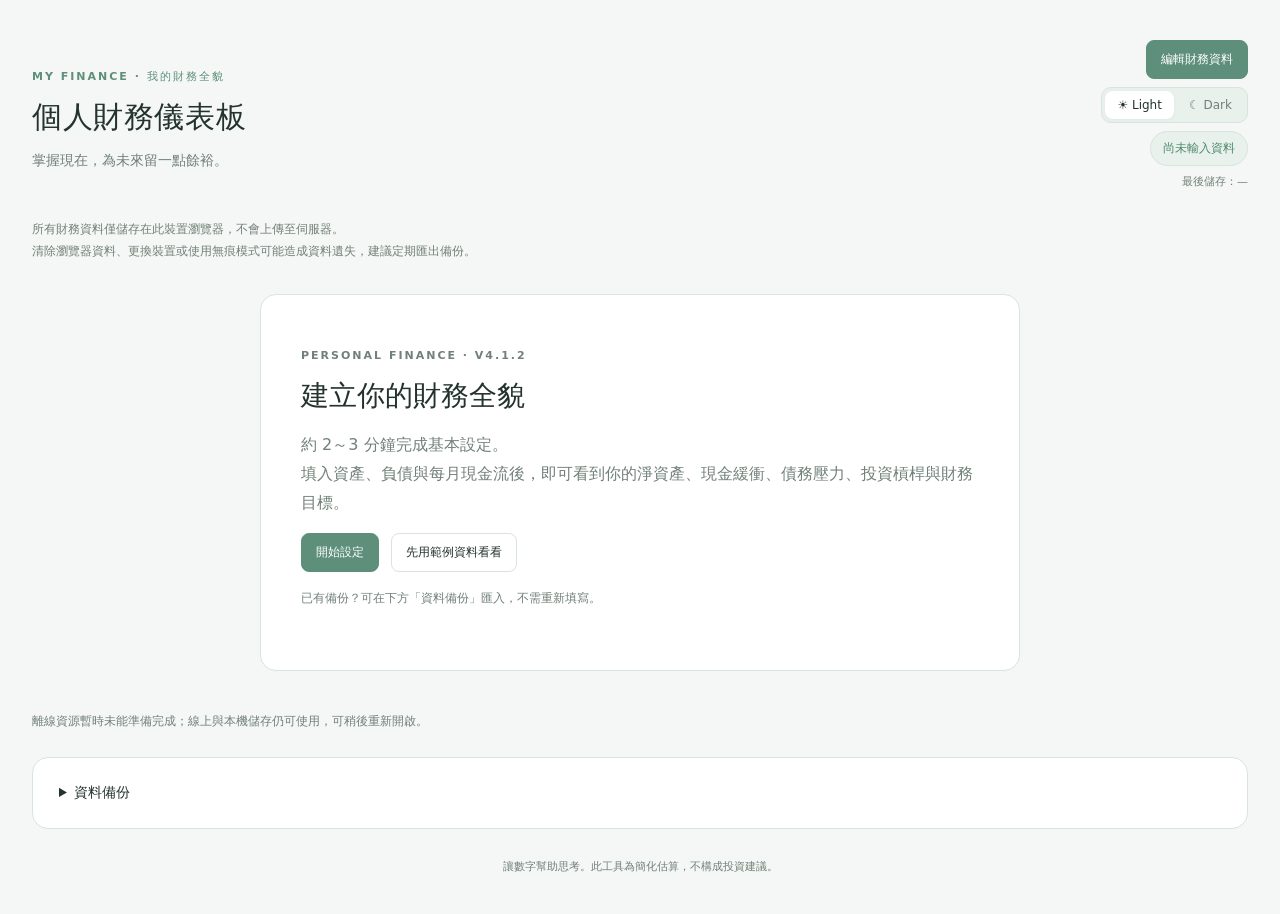
==== commit b1f29dc5: "V4.1.2：補齊輸入指引與暫時計算，加入個人警戒換算、配置一致性及期限彈性" ====
--- a/index.html
+++ b/index.html
@@ -1,8 +1,8 @@
 <!doctype html>
-<html lang="zh-Hant" data-theme="light"><head><meta charset="utf-8"><meta name="viewport" content="width=device-width, initial-scale=1, interactive-widget=resizes-content"><meta http-equiv="Content-Security-Policy" content="default-src 'self'; script-src 'self' 'unsafe-inline'; style-src 'self' 'unsafe-inline'; img-src 'self' data: blob:; connect-src 'none'; worker-src 'self'; manifest-src 'self'; object-src 'none'; base-uri 'none'; form-action 'none'"><meta name="referrer" content="no-referrer"><link rel="icon" href="data:,"><meta name="theme-color" content="#5E8F7A"><link rel="manifest" href="manifest.webmanifest"><link rel="apple-touch-icon" href="icons/icon-192.png"><title>個人財務儀表板</title><link rel="stylesheet" href="style.css?v=20261017-v411"><script src="v3-core.js?v=20261017-v411" defer></script><script src="stress-core.js?v=20261017-v411" defer></script><script src="scenario-core.js?v=20261017-v411" defer></script><script src="health-analysis.js?v=20261017-v411" defer></script><script src="app.js?v=20261017-v411" defer></script><script src="summary.js?v=20261017-v411" defer></script><script src="scenario-ui.js?v=20261017-v411" defer></script><script src="pwa.js?v=20261017-v411" defer></script></head>
+<html lang="zh-Hant" data-theme="light"><head><meta charset="utf-8"><meta name="viewport" content="width=device-width, initial-scale=1, interactive-widget=resizes-content"><meta http-equiv="Content-Security-Policy" content="default-src 'self'; script-src 'self' 'unsafe-inline'; style-src 'self' 'unsafe-inline'; img-src 'self' data: blob:; connect-src 'none'; worker-src 'self'; manifest-src 'self'; object-src 'none'; base-uri 'none'; form-action 'none'"><meta name="referrer" content="no-referrer"><link rel="icon" href="data:,"><meta name="theme-color" content="#5E8F7A"><link rel="manifest" href="manifest.webmanifest"><link rel="apple-touch-icon" href="icons/icon-192.png"><title>個人財務儀表板</title><link rel="stylesheet" href="style.css?v=20261017-v412"><script src="v3-core.js?v=20261017-v412" defer></script><script src="stress-core.js?v=20261017-v412" defer></script><script src="scenario-core.js?v=20261017-v412" defer></script><script src="health-analysis.js?v=20261017-v412" defer></script><script src="app.js?v=20261017-v412" defer></script><script src="input-guidance.js?v=20261017-v412" defer></script><script src="summary.js?v=20261017-v412" defer></script><script src="scenario-ui.js?v=20261017-v412" defer></script><script src="pwa.js?v=20261017-v412" defer></script></head>
 <body><main>
 <header><div><p class="eyebrow">MY FINANCE · 我的財務全貌</p><h1>個人財務儀表板</h1><p class="subtitle">掌握現在，為未來留一點餘裕。</p></div><div class="save-info"><button type="button" id="edit-finances" class="primary-button">編輯財務資料</button><div class="theme-switch" role="group" aria-label="外觀模式"><button type="button" data-theme-choice="light" aria-pressed="true">☀ Light</button><button type="button" data-theme-choice="dark" aria-pressed="false">☾ Dark</button></div><small id="theme-status" role="status" hidden></small><span id="save-status" role="status">尚未輸入資料</span><small id="saved-at">最後儲存：—</small></div></header><p class="privacy-note">所有財務資料僅儲存在此裝置瀏覽器，不會上傳至伺服器。<br>清除瀏覽器資料、更換裝置或使用無痕模式可能造成資料遺失，建議定期匯出備份。</p><p id="storage-warning" class="warning" role="alert" hidden></p>
-<section id="welcome" class="panel welcome" hidden><p class="eyebrow">PERSONAL FINANCE · V4.1.1</p><h2>建立你的財務全貌</h2><p>約 2～3 分鐘完成基本設定。<br>填入資產、負債與每月現金流後，即可看到你的淨資產、現金緩衝、債務壓力、投資槓桿與財務目標。</p><div class="toolbar"><button id="start-setup" type="button" class="primary-button">開始設定</button><button id="demo-start" type="button">先用範例資料看看</button></div><p class="hint">已有備份？可在下方「資料備份」匯入，不需重新填寫。</p></section>
+<section id="welcome" class="panel welcome" hidden><p class="eyebrow">PERSONAL FINANCE · V4.1.2</p><h2>建立你的財務全貌</h2><p>約 2～3 分鐘完成基本設定。<br>填入資產、負債與每月現金流後，即可看到你的淨資產、現金緩衝、債務壓力、投資槓桿與財務目標。</p><div class="toolbar"><button id="start-setup" type="button" class="primary-button">開始設定</button><button id="demo-start" type="button">先用範例資料看看</button></div><p class="hint">已有備份？可在下方「資料備份」匯入，不需重新填寫。</p></section>
 <div id="demo-banner" class="note demo-banner" hidden>目前為範例資料，修改不會存成正式資料。<button id="demo-exit" type="button">開始輸入我的資料</button></div>
 <div id="pwa-update" class="note pwa-update" hidden><span>有新版可用。請先儲存尚未完成的情境。</span><button id="pwa-reload" type="button">重新載入更新</button></div><p id="pwa-status" class="hint" role="status"></p>
 <div id="dashboard"><section class="panel lab-entry"><div><h2>財務決策實驗室</h2><p>先試算，再決定。</p><small>在不修改正式資料的情況下，先看看不同財務決策可能造成什麼變化。</small></div><div class="toolbar"><button id="open-lab" type="button" class="primary-button">開始試算</button><button id="pwa-install" type="button">安裝／新增到主畫面</button></div></section><section class="kpis" aria-label="財務摘要">
@@ -16,9 +16,9 @@
 <label class="goal-basis-control">目標計算基準<select id="goal-basis" data-goal-basis><option value="investment">投資資產</option><option value="financial">金融資產</option></select></label><p id="goal-basis-description" class="hint"></p><p id="goal-settings-message" class="warning" role="status"></p>
 <button type="button" class="edit-step" data-open-step="1">調整投資與目標</button><p id="goal-validation" class="warning" role="alert" hidden></p>
 <p id="goal-time" class="goal-time"></p><p id="goal-distance" class="hint"></p><progress id="goal-progress" max="100" value="0" aria-label="財務目標完成率"></progress><p id="goal-progress-note" class="hint"></p><dl id="goal-results" class="goal-results"></dl><div class="required-return"><span>達標所需年化報酬率</span><strong id="required-return">—</strong><p id="required-return-note" class="hint"></p></div>
-<details class="subsection"><summary>比較年化報酬情境與投入</summary><p id="goal-extra" class="hint"></p><div id="return-scenarios" class="scenario-grid"></div><p class="hint">保守 5%、基準 8%、積極 12% 與上方自訂報酬率，皆使用目前選擇的目標基準與相同每月投入；只有投資資產與新增投入適用投資報酬。</p>
+<details class="subsection" id="goal-flex"><summary>如果目標時間更有彈性？</summary><p class="hint">此比較只改變目標年齡，其他條件維持不變。用來觀察多給自己1～3年時間，達標所需要的報酬率會如何變化。</p><div id="goal-flex-results"></div></details><details class="subsection"><summary>比較年化報酬情境與投入</summary><p id="goal-extra" class="hint"></p><div id="return-scenarios" class="scenario-grid"></div><p class="hint">0%、保守 5%、基準 8%、積極 12% 與上方自訂報酬率，皆使用目前選擇的目標基準與相同每月投入；只有投資資產與新增投入適用投資報酬。名稱僅供情境比較，不代表通用投資標準。</p>
 <p id="goal-assumptions" class="note">每月底固定投入投資資產並按月複利；月報酬率 = (1 + 投資組合年化報酬率) 的 1/12 次方 − 1。現金不套用股票投資報酬；金融資產模式中現金維持原值。固定投入與現金流結餘共用，不重複扣款。不含通膨、稅費與提領，情境不保證未來報酬。年齡以整歲估算，目標年齡須晚於目前年齡才估算未來。</p></details></section>
-<section class="panel allocation-home"><div class="section-heading"><h2>目前配置 vs 目標配置</h2><button type="button" data-open-step="2">設定目標配置</button></div><div id="allocation-current"></div><p id="allocation-target" class="hint"></p><p class="hint">投資池 = 股票 / ETF 投資資產 + 投資預備金；投資預備金本身仍屬現金，不會重複計入總資產。</p></section><section class="panel"><div class="section-heading"><h2>財務體質</h2><span>FINANCIAL HEALTH</span></div><dl id="health"></dl><p class="note">現金緩衝假設收入中斷時會暫停固定投資，因此分母只包含生活支出與債務還款。平均月收入以家庭年收入 ÷ 12 計算；若收入波動較大，此比例僅作年度平均參考。平均每月結餘以平均月收入扣除生活支出、債務還款與固定投資。</p></section>
+<section class="panel allocation-home"><div class="section-heading"><h2>目前配置 vs 目標配置</h2><button type="button" data-open-step="2">設定目標配置</button></div><div id="allocation-current"></div><p id="allocation-target" class="hint"></p><p class="hint">投資池 = 股票 / ETF 投資資產 + 投資預備金；投資預備金本身仍屬現金，不會重複計入總資產。</p><details class="subsection"><summary>目標設定一致性與配置偏差</summary><div id="allocation-review"></div></details></section><section class="panel"><div class="section-heading"><h2>財務體質</h2><span>FINANCIAL HEALTH</span></div><dl id="health"></dl><p class="note">現金緩衝假設收入中斷時會暫停固定投資，因此分母只包含生活支出與債務還款。平均月收入以家庭年收入 ÷ 12 計算；若收入波動較大，此比例僅作年度平均參考。平均每月結餘以平均月收入扣除生活支出、債務還款與固定投資。</p></section>
 <section class="panel financial-review"><div class="section-heading"><h2>財務健檢</h2><span>FINANCIAL REVIEW</span></div><p class="hint">根據你的財務資料與自行設定的警戒線整理。僅為規則式摘要，並非健康評分或投資建議。</p><h3>✓ 目前較有餘裕</h3><ul id="review-positive"></ul><h3>△ 需留意</h3><ul id="review-warnings"></ul><details class="subsection"><summary>可以進一步檢視</summary><ul id="review-review"></ul></details><button id="generate-ai" type="button">產生 AI 分析資料</button><p class="hint">僅在本機整理文字；只有你主動貼上後，資料才會交給 AI。</p></section><section class="panel"><div class="section-heading"><h2>投資槓桿</h2><span>MARKET EXPOSURE</span></div><dl id="investment"></dl><p class="note">等效曝險 = 一般投資市值 + 槓桿 ETF 市值 × 倍率。投資淨值小於或等於 0 時，綜合槓桿不具有效意義。投資淨值 = 股票 / ETF 投資資產 − 投資用途負債；與綜合市場槓桿使用相同的淨值。</p></section>
 <section class="panel stress"><div class="section-heading"><h2>市場壓力測試</h2><span>STRESS TEST</span></div><p class="hint">如果大盤下跌，資產可能如何變化？</p><strong id="stress-model-label"></strong><details id="stress-controls" class="subsection"><summary>進階模型設定</summary><div class="wizard-grid"><label>模型<select id="stress-model"><option value="dailyReset">每日重置</option><option value="linear">線性曝險</option></select></label><div id="daily-options"><label>路徑<select id="stress-path"><option value="smooth">平滑</option><option value="volatile">波動示意</option></select></label><label>回檔期間<select id="stress-days"><option value="20">20 個交易日</option><option value="60" selected>60 個交易日</option><option value="120">120 個交易日</option></select></label></div><div id="volatility-options"><label>每日波動<select id="stress-volatility"><option value="0.5">低 0.5%</option><option value="1" selected>中 1%</option><option value="2">高 2%</option><option value="custom">自訂</option></select></label><label id="custom-volatility-label" hidden>自訂每日波動（0～25%）<input id="stress-custom-volatility" type="number" min="0" max="25" step="any" value="1"></label></div></div></details><p id="stress-settings-message" class="warning" role="status"></p><p id="stress-model-note" class="note"></p><p id="break-even" class="note"></p><p id="break-even-note" class="hint">此結果高度依賴路徑假設，不代表實際市場臨界點。搜尋大盤跌幅範圍為 0%～99%。</p><div class="stress-table-wrap"><table class="stress-table"><thead><tr><th scope="col">大盤跌幅</th><th scope="col">槓桿 ETF 模擬報酬</th><th scope="col">投資市值</th><th scope="col">投資淨值</th><th scope="col">整體淨資產</th></tr></thead><tbody id="scenarios"></tbody></table></div><p class="note">實際槓桿 ETF 報酬仍可能受到每日市場路徑、波動、追蹤誤差、費用、融資成本與產品機制影響。此為本機情境模擬，不代表預測或投資建議。房屋、現金、其他資產與負債維持不變。</p></section></div></div><details class="panel utility" id="analysis-panel"><summary>詳細分析：現金、負債與再平衡</summary><h3>現金分類</h3><dl id="cash-analysis"></dl><h3>負債摘要</h3><dl id="debt-analysis"></dl><p class="hint">以目前本金簡化估算，實際利息會隨本金下降而改變。</p><h3>只靠新增資金調整</h3><p id="rebalance-note"></p><dl id="rebalance-additions"></dl><h3>本月新增資金配置參考</h3><dl id="monthly-allocation"></dl><p class="hint">此為依你設定的目標配置所做的數學再平衡參考，不代表投資建議。</p></details>
 <details class="panel utility" id="completeness-panel"><summary id="analysis-status-summary">資料與分析狀態</summary><div id="completeness"></div></details>
@@ -31,7 +31,7 @@
 <label class="inline-check"><input id="include-scenarios" type="checkbox" checked>包含已儲存情境</label><div class="toolbar"><button id="export-data" type="button">匯出備份（JSON）</button><label class="file-button">匯入備份（JSON）<input id="import-data" type="file" accept=".json,application/json"></label><button id="clear-data" type="button">清除本機資料</button></div>
 <p class="hint">JSON 含個人財務資料，請妥善保存。匯入會先檢查格式並要求確認。備份包含財務輸入、目標、警戒線、快照與未完成輸入。</p><p id="data-message" role="status"></p></details>
 <footer>讓數字幫助思考。此工具為簡化估算，不構成投資建議。</footer>
-</main><button id="mobile-edit" type="button" class="floating-edit">✎ 更新資料</button><dialog id="wizard" aria-labelledby="wizard-title"><header class="wizard-header"><div><p id="wizard-progress" class="eyebrow" aria-live="polite"></p><h2 id="wizard-title"></h2></div><button id="close-wizard" type="button">稍後再填 ✕</button></header><div class="stepper" aria-label="設定進度"><span>1 目前財務</span><span>2 投資與目標</span><span>3 進階設定</span></div><div class="wizard-body"><form id="finance-form" data-step="0" novalidate><p class="hint">沒有該項資產、收入或支出可留白，計算視為 0，不需為資料狀態補填 0。</p><h3>現金分類</h3><div class="wizard-grid"><label>日常可動用現金 <span class="field-level">基本</span><input data-field name="cashDaily" type="number" inputmode="decimal" min="0" step="any"><small class="field-helper">一般活存與近期可自由使用的現金。</small></label><label>緊急預備金 <span class="field-level">選填</span><input data-field name="cashEmergency" type="number" inputmode="decimal" min="0" step="any"><small class="field-helper">預留給失業、醫療、突發事件等。</small></label><label>投資預備金 <span class="field-level">選填</span><input data-field name="cashInvestmentReserve" type="number" inputmode="decimal" min="0" step="any"><small class="field-helper">等待投資機會投入市場的現金；預設不計入生活緩衝。</small></label><label>指定用途預留資金 <span class="field-level">選填</span><input data-field name="cashEarmarked" type="number" inputmode="decimal" min="0" step="any"><small class="field-helper">如學費、旅遊、稅金或未來還款等已有用途的資金。</small></label></div><p id="wizard-cash-total" class="note"></p><h3>其他資產</h3><div class="wizard-grid"><label>房屋目前估值 <span class="field-level">選填</span><input data-field name="home" type="number" inputmode="decimal" min="0" step="any"><small class="field-helper">以目前合理估值填寫。</small></label><label>其他資產 <span class="field-level">選填</span><input data-field name="other" type="number" inputmode="decimal" min="0" step="any"><small class="field-helper">未列入現金或投資的其他資產。</small></label></div><h3>收入與支出</h3><div class="wizard-grid"><label>家庭年收入 <span class="field-level">基本</span><input data-field name="income" type="number" inputmode="decimal" min="0" step="any"><small class="field-helper">稅前或稅後皆可，日後請維持相同口徑。</small></label><label>每月生活支出 <span class="field-level">基本</span><input data-field name="living" type="number" inputmode="decimal" min="0" step="any"><small class="field-helper">日常生活、保險、學費等；不要包含投資與貸款還款。</small></label><div id="basic-monthly-slot"><label>每月固定投資金額 <span class="field-level">基本</span><input data-field name="monthlyInvestment" type="number" inputmode="decimal" min="0" step="any"><small class="field-helper">與財務目標的每月固定投入共用，不會重複扣除。</small></label></div></div><h3>負債明細 <span class="field-level">選填</span></h3><p class="hint">沒有負債可以略過；利率與剩餘月數可稍後補填。</p><div id="debt-editor"></div><button id="add-debt" type="button">＋新增一筆負債</button></form><form id="goal-form" data-step="1" novalidate><h3>投資市值</h3><div class="wizard-grid"><label>一般股票 / ETF 市值 <span class="field-level">基本</span><input data-field name="regular" type="number" inputmode="decimal" min="0" step="any"><small class="field-helper">不包含下方另列的槓桿 ETF。</small></label><label>槓桿 ETF 市值 <span class="field-level">選填</span><input data-field name="leveraged" type="number" inputmode="decimal" min="0" step="any"><small class="field-helper">沒有持有可填 0。</small></label><label>槓桿 ETF 倍率 <span class="field-level">選填</span><input data-field name="multiplier" type="number" inputmode="decimal" min="1" step="any"><small class="field-helper">例如正2填 2；一般股票與 ETF 為 1。</small></label></div><div class="readonly">股票 / ETF 投資資產<output id="assetInvestment"></output></div><div id="goal-monthly-slot" class="wizard-grid"></div><h3>財務目標 <span class="field-level">選填</span></h3><label>目標計算基準<select id="wizard-goal-basis" data-goal-basis><option value="investment">投資資產</option><option value="financial">金融資產</option></select></label><p id="wizard-goal-settings-message" class="warning" role="status"></p><div class="wizard-grid"><label>目前年齡 <span class="field-level">選填</span><input data-field name="currentAge" type="number" inputmode="decimal" min="0" step="1" max="120"><small class="field-helper">以整歲填寫。</small></label><label>目標年齡 <span class="field-level">選填</span><input data-field name="targetAge" type="number" inputmode="decimal" min="0" step="1" max="120"><small class="field-helper">須晚於目前年齡才會估算達標所需報酬率。</small></label><label><span id="target-assets-label">目標投資資產</span> <span class="field-level">選填</span><input data-field name="targetAssets" type="number" inputmode="decimal" min="0" step="any"><small id="target-assets-helper" class="field-helper">目標只計一般股票 / ETF 與槓桿 ETF；不包含任何現金。</small></label><label>投資組合預期年化報酬率（%） <span class="field-level">選填</span><input data-field name="annualReturn" type="number" inputmode="decimal" min="-99" step="any" max="100"><small class="field-helper">用於股票 / ETF 投資資產的長期數學情境，不代表保證報酬。</small></label></div><p class="note" id="wizard-monthly-note"></p></form><form id="settings-form" data-step="2" novalidate><h3>個人警戒線</h3><div class="wizard-grid"><label>最低現金緩衝（月） <span class="field-level">進階</span><input data-field name="minRunway" type="number" inputmode="decimal" min="0.1" step="any" max="120"><small class="field-helper">低於門檻提醒，接近門檻顯示黃色。</small></label><label>最高債務月付比（%） <span class="field-level">進階</span><input data-field name="maxPaymentRatio" type="number" inputmode="decimal" min="0.1" step="any" max="100"><small class="field-helper">每月還款占家庭月收入的個人參考上限。</small></label><label>最高綜合市場槓桿（x） <span class="field-level">進階</span><input data-field name="maxLeverage" type="number" inputmode="decimal" min="0.1" step="any" max="100"><small class="field-helper">同時考慮槓桿 ETF 與投資用途借款。</small></label></div><h3>生活緩衝包含哪些現金？ <span class="field-level">進階</span></h3><div class="buffer-options"><label class="inline-check"><input type="checkbox" data-buffer="cashDaily">日常可動用現金</label><label class="inline-check"><input type="checkbox" data-buffer="cashEmergency">緊急預備金</label><label class="inline-check"><input type="checkbox" data-buffer="cashInvestmentReserve">投資預備金</label><label class="inline-check"><input type="checkbox" data-buffer="cashEarmarked">指定用途預留資金</label></div><p class="hint">現金分類總額皆計入金融資產；只有勾選的分類用於生活現金緩衝。</p><h3>目標投資配置 <span class="field-level">進階</span></h3><p class="hint">依自己的計畫填寫，沒有適用所有人的預設比例。可先全部留白。</p><div class="wizard-grid"><label>一般投資目標（%） <span class="field-level">進階</span><input data-field name="allocationGeneral" type="number" inputmode="decimal" min="0" step="any" max="100" data-nullable="true"><small class="field-helper">三類目標合計須為100%。</small></label><label>槓桿投資目標（%） <span class="field-level">進階</span><input data-field name="allocationLeveraged" type="number" inputmode="decimal" min="0" step="any" max="100" data-nullable="true"><small class="field-helper">可設定0%；若目前仍持有，無法只靠新增資金完全歸零。</small></label><label>投資預備金目標（%） <span class="field-level">進階</span><input data-field name="allocationReserve" type="number" inputmode="decimal" min="0" step="any" max="100" data-nullable="true"><small class="field-helper">已包含在現金，不會再次加進資產。</small></label></div><p id="allocation-validation" class="warning" hidden>目標配置合計需為 100%。</p></form><p id="wizard-error" role="alert" class="warning" hidden></p></div><footer class="wizard-footer"><span id="wizard-save-status" role="status"></span><div><button id="wizard-back" type="button">上一步</button><button id="wizard-next" type="button" class="primary-button">儲存並繼續</button></div></footer></dialog><dialog id="scenario-lab" aria-labelledby="lab-title"><header class="lab-header"><div><p class="eyebrow">WHAT-IF SCENARIO LAB · V4.1.1</p><h2 id="lab-title">財務決策實驗室</h2><p class="hint">先試算，再決定。所有結果均為情境模擬，不代表投資建議。</p></div><button id="close-lab" type="button">關閉 ✕</button></header><nav class="lab-tabs" aria-label="實驗室工具"><button data-lab-tab="scenario" type="button" aria-pressed="true">情境試算</button><button data-lab-tab="loan" type="button" aria-pressed="false">借款投資比較</button><button data-lab-tab="saved" type="button" aria-pressed="false">已儲存情境</button></nav><div class="lab-body"><p id="lab-status" class="hint" role="status"></p>
+</main><button id="mobile-edit" type="button" class="floating-edit">✎ 更新資料</button><dialog id="wizard" aria-labelledby="wizard-title"><header class="wizard-header"><div><p id="wizard-progress" class="eyebrow" aria-live="polite"></p><h2 id="wizard-title"></h2></div><button id="close-wizard" type="button">稍後再填 ✕</button></header><div class="stepper" aria-label="設定進度"><span>1 目前財務</span><span>2 投資與目標</span><span>3 進階設定</span></div><div class="wizard-body"><form id="finance-form" data-step="0" novalidate><p class="hint">沒有該項資產、收入或支出可留白，計算視為 0，不需為資料狀態補填 0。</p><h3>現金分類</h3><div class="wizard-grid"><label>日常可動用現金 <span class="field-level">基本</span><input data-field name="cashDaily" type="number" inputmode="decimal" min="0" step="any"><small class="field-helper">一般活存與近期可自由使用的現金。</small></label><label>緊急預備金 <span class="field-level">選填</span><input data-field name="cashEmergency" type="number" inputmode="decimal" min="0" step="any"><small class="field-helper">預留給失業、醫療、突發事件等。</small></label><label>投資預備金 <span class="field-level">選填</span><input data-field name="cashInvestmentReserve" type="number" inputmode="decimal" min="0" step="any"><small class="field-helper">等待投資機會投入市場的現金；預設不計入生活緩衝。</small></label><label>指定用途預留資金 <span class="field-level">選填</span><input data-field name="cashEarmarked" type="number" inputmode="decimal" min="0" step="any"><small class="field-helper">如學費、旅遊、稅金或未來還款等已有用途的資金。</small></label></div><p id="wizard-cash-total" class="note"></p><h3>其他資產</h3><div class="wizard-grid"><label>房屋目前估值 <span class="field-level">選填</span><input data-field name="home" type="number" inputmode="decimal" min="0" step="any"><small class="field-helper">以目前合理估值填寫。</small></label><label>其他資產 <span class="field-level">選填</span><input data-field name="other" type="number" inputmode="decimal" min="0" step="any"><small class="field-helper">未列入現金或投資的其他資產。</small></label></div><h3>收入與支出</h3><div class="wizard-grid"><label>家庭年收入 <span class="field-level">基本</span><input data-field name="income" type="number" inputmode="decimal" min="0" step="any"><small class="field-helper">稅前或稅後皆可，日後請維持相同口徑。</small></label><label>每月生活支出 <span class="field-level">基本</span><input data-field name="living" type="number" inputmode="decimal" min="0" step="any"><small class="field-helper">日常生活、保險、學費等；不要包含投資與貸款還款。</small></label><div id="basic-monthly-slot"><label>每月固定投資金額 <span class="field-level">基本</span><input data-field name="monthlyInvestment" type="number" inputmode="decimal" min="0" step="any"><small class="field-helper">與財務目標的每月固定投入共用，不會重複扣除。</small></label></div></div><h3>負債明細 <span class="field-level">選填</span></h3><p class="hint">沒有負債可以略過；利率與剩餘月數可稍後補填。</p><div id="debt-editor"></div><button id="add-debt" type="button">＋新增一筆負債</button></form><form id="goal-form" data-step="1" novalidate><h3>投資市值</h3><div class="wizard-grid"><label>一般股票 / ETF 市值 <span class="field-level">基本</span><input data-field name="regular" type="number" inputmode="decimal" min="0" step="any"><small class="field-helper">不包含下方另列的槓桿 ETF。</small></label><label>槓桿 ETF 市值 <span class="field-level">選填</span><input data-field name="leveraged" type="number" inputmode="decimal" min="0" step="any"><small class="field-helper">沒有持有可填 0。</small></label><label>槓桿 ETF 倍率 <span class="field-level">選填</span><input data-field name="multiplier" type="number" inputmode="decimal" min="1" step="any"><small class="field-helper">例如正2填 2；一般股票與 ETF 為 1。</small></label></div><div class="readonly">股票 / ETF 投資資產<output id="assetInvestment"></output></div><div id="goal-monthly-slot" class="wizard-grid"></div><h3>財務目標 <span class="field-level">選填</span></h3><label>目標計算基準<select id="wizard-goal-basis" data-goal-basis><option value="investment">投資資產</option><option value="financial">金融資產</option></select></label><p id="wizard-goal-settings-message" class="warning" role="status"></p><div class="wizard-grid"><label>目前年齡 <span class="field-level">選填</span><input data-field name="currentAge" type="number" inputmode="decimal" min="0" step="1" max="120"><small class="field-helper">以整歲填寫。</small></label><label>目標年齡 <span class="field-level">選填</span><input data-field name="targetAge" type="number" inputmode="decimal" min="0" step="1" max="120"><small class="field-helper">須晚於目前年齡才會估算達標所需報酬率。</small></label><label><span id="target-assets-label">目標投資資產</span> <span class="field-level">選填</span><input data-field name="targetAssets" type="number" inputmode="decimal" min="0" step="any"><small id="target-assets-helper" class="field-helper">目標只計一般股票 / ETF 與槓桿 ETF；不包含任何現金。</small></label><label>投資組合預期年化報酬率（%） <span class="field-level">選填</span><input data-field name="annualReturn" type="number" inputmode="decimal" min="-99" step="any" max="100"><small class="field-helper">用於股票 / ETF 投資資產的長期數學情境，不代表保證報酬。</small></label></div><p class="note" id="wizard-monthly-note"></p></form><form id="settings-form" data-step="2" novalidate><h3>個人警戒線</h3><p class="hint">這些數值不是市場通用安全標準，而是你希望 Dashboard 幫忙提醒自己的個人界線。系統預設值只是起始設定，可以依家庭狀況調整。</p><details class="inline-info field-guidance" name="wizard-field-guidance"><summary>ⓘ 警戒線怎麼設定？</summary><p>把它理解成：「到什麼程度時，我希望自己停下來重新檢視？」可從希望維持的現金時間、現金流彈性與可接受的市場波動來思考；不是通用安全標準，也不是新增借款額度。</p></details><div class="wizard-grid"><label>最低現金緩衝（月） <span class="field-level">進階</span><input data-field name="minRunway" type="number" inputmode="decimal" min="0.1" step="any" max="120"><small class="field-helper">低於門檻提醒，接近門檻顯示黃色。</small><small id="runway-reference" class="field-helper decision-reference"></small></label><label>最高債務月付比（%） <span class="field-level">進階</span><input data-field name="maxPaymentRatio" type="number" inputmode="decimal" min="0.1" step="any" max="100"><small class="field-helper">每月還款占家庭月收入的個人參考上限。</small><small id="payment-reference" class="field-helper decision-reference"></small></label><label>最高綜合市場槓桿（x） <span class="field-level">進階</span><input data-field name="maxLeverage" type="number" inputmode="decimal" min="0.1" step="any" max="100"><small class="field-helper">同時考慮槓桿 ETF 與投資用途借款。</small><small id="leverage-reference" class="field-helper decision-reference"></small></label></div><h3>生活緩衝包含哪些現金？ <span class="field-level">進階</span></h3><div class="buffer-options"><label class="inline-check"><input type="checkbox" data-buffer="cashDaily"><span>日常現金<small class="field-helper">通常可直接用於生活。</small></span></label><label class="inline-check"><input type="checkbox" data-buffer="cashEmergency"><span>緊急預備金<small class="field-helper">預設納入。</small></span></label><label class="inline-check"><input type="checkbox" data-buffer="cashInvestmentReserve"><span>投資預備金<small class="field-helper">預設不納入，避免為了生活被迫使用投資資金。</small></span></label><label class="inline-check"><input type="checkbox" data-buffer="cashEarmarked"><span>指定用途資金<small class="field-helper">預設不納入，因已有其他用途。</small></span></label></div><p class="hint">現金分類總額皆計入金融資產；只有勾選的分類用於生活現金緩衝。</p><h3>目標投資配置 <span class="field-level">進階</span></h3><p class="hint">投資池定義：一般股票 / ETF + 槓桿 ETF + 投資預備金。三者目標比例需合計100%。這是你的策略目標，不是系統推薦配置；可先全部留白。</p><div class="wizard-grid"><label>一般投資目標（%） <span class="field-level">進階</span><input data-field name="allocationGeneral" type="number" inputmode="decimal" min="0" step="any" max="100" data-nullable="true"><small class="field-helper">三類目標合計須為100%。</small></label><label>槓桿投資目標（%） <span class="field-level">進階</span><input data-field name="allocationLeveraged" type="number" inputmode="decimal" min="0" step="any" max="100" data-nullable="true"><small class="field-helper">可設定0%；若目前仍持有，無法只靠新增資金完全歸零。</small></label><label>投資預備金目標（%） <span class="field-level">進階</span><input data-field name="allocationReserve" type="number" inputmode="decimal" min="0" step="any" max="100" data-nullable="true"><small class="field-helper">已包含在現金，不會再次加進資產。</small></label></div><p id="allocation-validation" class="warning" hidden>目標配置合計需為 100%。</p><section><h3>目標設定一致性檢查</h3><div id="allocation-consistency"></div></section></form><p id="wizard-error" role="alert" class="warning" hidden></p></div><footer class="wizard-footer"><span id="wizard-save-status" role="status"></span><div><button id="wizard-back" type="button">上一步</button><button id="wizard-next" type="button" class="primary-button">儲存並繼續</button></div></footer></dialog><dialog id="scenario-lab" aria-labelledby="lab-title"><header class="lab-header"><div><p class="eyebrow">WHAT-IF SCENARIO LAB · V4.1.2</p><h2 id="lab-title">財務決策實驗室</h2><p class="hint">先試算，再決定。所有結果均為情境模擬，不代表投資建議。</p></div><button id="close-lab" type="button">關閉 ✕</button></header><nav class="lab-tabs" aria-label="實驗室工具"><button data-lab-tab="scenario" type="button" aria-pressed="true">情境試算</button><button data-lab-tab="loan" type="button" aria-pressed="false">借款投資比較</button><button data-lab-tab="saved" type="button" aria-pressed="false">已儲存情境</button></nav><div class="lab-body"><p id="lab-status" class="hint" role="status"></p>
 <section data-lab-page="scenario"><div id="lab-quick"><h3>選一個想試算的情境</h3><div class="quick-grid"><button data-quick="borrow" type="button">如果我多借一筆信貸？</button><button data-quick="repay" type="button">如果我提前還貸款？</button><button data-quick="annualIncome" type="button">如果家庭收入下降？</button><button data-quick="trade" type="button">如果我降低槓桿部位？</button><button data-quick="expense" type="button">如果我有一筆大額支出？</button></div></div>
 <div class="toolbar"><label>情境名稱<input id="scenario-name" maxlength="80" placeholder="例如：新增150萬信貸"></label><label>變動類型<select id="action-type"><option value="borrow">新增借款</option><option value="repay">提前償還負債</option><option value="expense">一次性支出</option><option value="income">一次性收入</option><option value="annualIncome">每月收入改變</option><option value="living">每月生活支出改變</option><option value="monthlyInvestment">每月固定投資改變</option><option value="trade">調整投資部位</option></select></label><button id="add-action" type="button">＋加入一個變動</button><button id="new-scenario" type="button">新建情境</button></div><div id="scenario-actions"></div><p id="scenario-error" class="warning" role="alert" hidden></p><div class="toolbar"><button id="save-scenario" type="button" class="primary-button">儲存此情境</button><small>只儲存變動，不保存基準資料；沒有套用到正式資料的功能。</small></div>
 <div id="scenario-results"><div class="comparison-heading"><strong>目前狀態</strong><span>vs</span><strong>模擬後</strong><small>每次以目前正式資料重新計算；變動依由上而下順序執行。</small></div><p id="scenario-goal-label" class="hint"></p><div id="scenario-kpis"></div><h3>市場壓力測試比較</h3><p id="scenario-model-label" class="hint"></p><p class="hint">目前與模擬後使用相同市場路徑、日數與波動設定。其他資產與本金維持不變。</p><div id="scenario-stress"></div><h3>情境判讀摘要</h3><ul id="scenario-narrative"></ul><div id="scenario-notes" class="note"></div><p class="hint">以上為數學情境比較，不代表方案優劣或投資建議。</p></div></section>
--- a/style.css
+++ b/style.css
@@ -40,3 +40,5 @@
 .goal-basis-control{display:flex;align-items:center;gap:12px;flex-wrap:wrap;margin-bottom:8px}.goal-basis-control select{margin:0}#goal-settings-message:empty,#wizard-goal-settings-message:empty{display:none}
 /* Capability-based status stays neutral and uses the existing collapsed panel. */
 .analysis-status-items{padding-left:18px}.analysis-status-items li{margin:14px 0}.analysis-status-items p{margin:0 0 8px;overflow-wrap:anywhere}.analysis-status-items button{min-height:40px}#completeness h3{font-size:15px}#completeness section+section{margin-top:24px}
+/* Small guidance additions retain the existing card, colors and navigation. */
+.field-guidance>summary,.annual-tool>summary{display:inline-flex;align-items:center;min-height:44px;padding:8px 10px}.field-guidance p{white-space:pre-line;overflow-wrap:anywhere}.annual-tool{padding:10px;border:1px solid var(--border);border-radius:8px}.annual-tool input{width:100%;min-width:0}.decision-reference{padding:10px;background:var(--soft);border-radius:8px;overflow-wrap:anywhere}.decision-caution{background:var(--yellow-bg);color:var(--yellow);padding:12px;border-radius:8px;font-size:12px;line-height:1.8;overflow-wrap:anywhere}.buffer-options .inline-check{align-items:flex-start}.buffer-options .inline-check>span{min-width:0}.buffer-options .inline-check input{flex-shrink:0}.buffer-options .field-helper{margin:4px 0 0}#goal-flex-results{display:grid;grid-template-columns:repeat(2,minmax(0,1fr));gap:8px 16px}#goal-flex-results p{font-size:13px;overflow-wrap:anywhere}
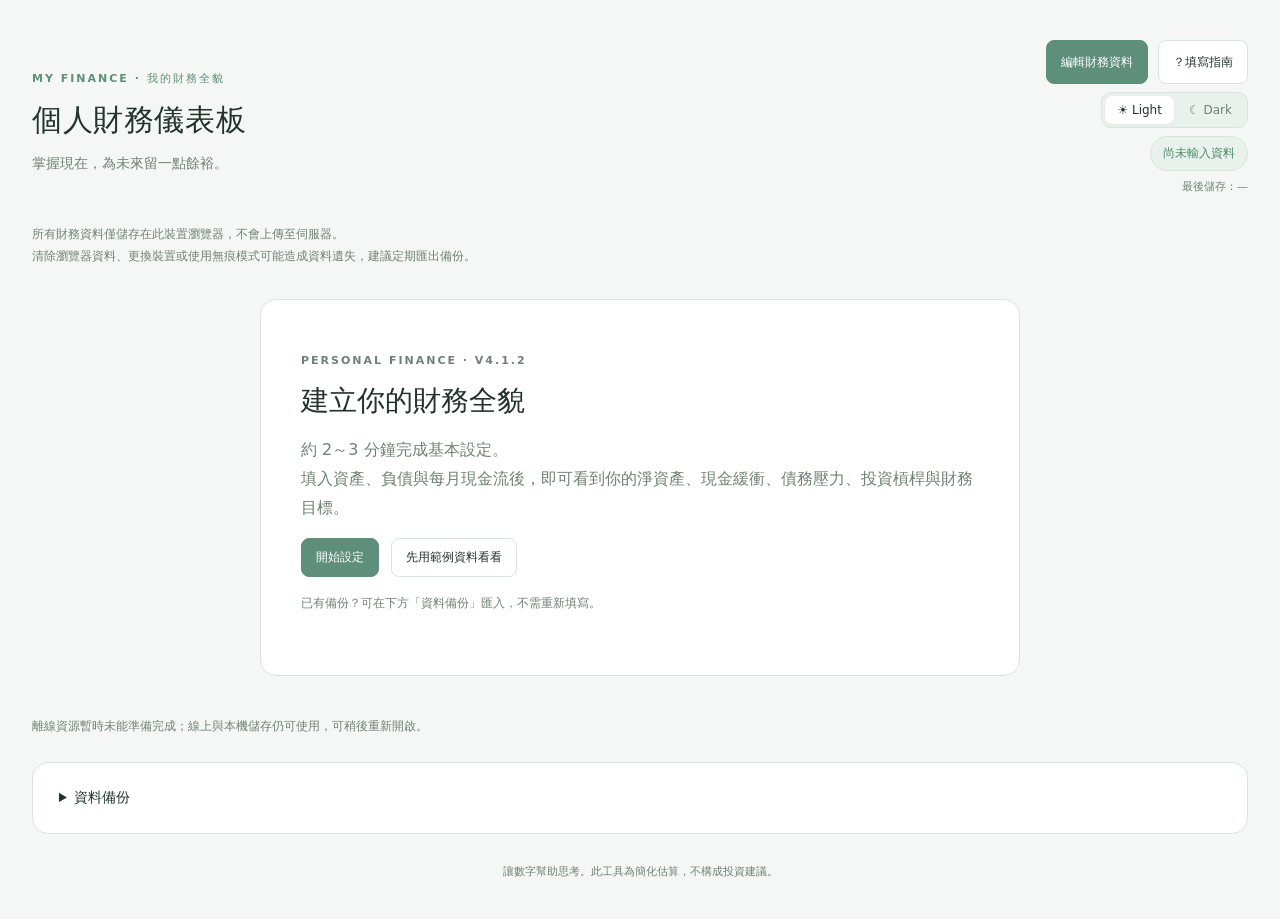
==== commit 222904b6: "精煉收入與壓力模型說明，新增本機填寫指南及離線測試" ====
--- a/index.html
+++ b/index.html
@@ -1,7 +1,7 @@
 <!doctype html>
 <html lang="zh-Hant" data-theme="light"><head><meta charset="utf-8"><meta name="viewport" content="width=device-width, initial-scale=1, interactive-widget=resizes-content"><meta http-equiv="Content-Security-Policy" content="default-src 'self'; script-src 'self' 'unsafe-inline'; style-src 'self' 'unsafe-inline'; img-src 'self' data: blob:; connect-src 'none'; worker-src 'self'; manifest-src 'self'; object-src 'none'; base-uri 'none'; form-action 'none'"><meta name="referrer" content="no-referrer"><link rel="icon" href="data:,"><meta name="theme-color" content="#5E8F7A"><link rel="manifest" href="manifest.webmanifest"><link rel="apple-touch-icon" href="icons/icon-192.png"><title>個人財務儀表板</title><link rel="stylesheet" href="style.css?v=20261017-v412"><script src="v3-core.js?v=20261017-v412" defer></script><script src="stress-core.js?v=20261017-v412" defer></script><script src="scenario-core.js?v=20261017-v412" defer></script><script src="health-analysis.js?v=20261017-v412" defer></script><script src="app.js?v=20261017-v412" defer></script><script src="input-guidance.js?v=20261017-v412" defer></script><script src="summary.js?v=20261017-v412" defer></script><script src="scenario-ui.js?v=20261017-v412" defer></script><script src="pwa.js?v=20261017-v412" defer></script></head>
 <body><main>
-<header><div><p class="eyebrow">MY FINANCE · 我的財務全貌</p><h1>個人財務儀表板</h1><p class="subtitle">掌握現在，為未來留一點餘裕。</p></div><div class="save-info"><button type="button" id="edit-finances" class="primary-button">編輯財務資料</button><div class="theme-switch" role="group" aria-label="外觀模式"><button type="button" data-theme-choice="light" aria-pressed="true">☀ Light</button><button type="button" data-theme-choice="dark" aria-pressed="false">☾ Dark</button></div><small id="theme-status" role="status" hidden></small><span id="save-status" role="status">尚未輸入資料</span><small id="saved-at">最後儲存：—</small></div></header><p class="privacy-note">所有財務資料僅儲存在此裝置瀏覽器，不會上傳至伺服器。<br>清除瀏覽器資料、更換裝置或使用無痕模式可能造成資料遺失，建議定期匯出備份。</p><p id="storage-warning" class="warning" role="alert" hidden></p>
+<header><div><p class="eyebrow">MY FINANCE · 我的財務全貌</p><h1>個人財務儀表板</h1><p class="subtitle">掌握現在，為未來留一點餘裕。</p></div><div class="save-info"><div class="header-actions"><button type="button" id="edit-finances" class="primary-button">編輯財務資料</button><button type="button" id="open-filling-guide" aria-haspopup="dialog" aria-controls="filling-guide">？填寫指南</button></div><div class="theme-switch" role="group" aria-label="外觀模式"><button type="button" data-theme-choice="light" aria-pressed="true">☀ Light</button><button type="button" data-theme-choice="dark" aria-pressed="false">☾ Dark</button></div><small id="theme-status" role="status" hidden></small><span id="save-status" role="status">尚未輸入資料</span><small id="saved-at">最後儲存：—</small></div></header><p class="privacy-note">所有財務資料僅儲存在此裝置瀏覽器，不會上傳至伺服器。<br>清除瀏覽器資料、更換裝置或使用無痕模式可能造成資料遺失，建議定期匯出備份。</p><p id="storage-warning" class="warning" role="alert" hidden></p>
 <section id="welcome" class="panel welcome" hidden><p class="eyebrow">PERSONAL FINANCE · V4.1.2</p><h2>建立你的財務全貌</h2><p>約 2～3 分鐘完成基本設定。<br>填入資產、負債與每月現金流後，即可看到你的淨資產、現金緩衝、債務壓力、投資槓桿與財務目標。</p><div class="toolbar"><button id="start-setup" type="button" class="primary-button">開始設定</button><button id="demo-start" type="button">先用範例資料看看</button></div><p class="hint">已有備份？可在下方「資料備份」匯入，不需重新填寫。</p></section>
 <div id="demo-banner" class="note demo-banner" hidden>目前為範例資料，修改不會存成正式資料。<button id="demo-exit" type="button">開始輸入我的資料</button></div>
 <div id="pwa-update" class="note pwa-update" hidden><span>有新版可用。請先儲存尚未完成的情境。</span><button id="pwa-reload" type="button">重新載入更新</button></div><p id="pwa-status" class="hint" role="status"></p>
@@ -20,7 +20,7 @@
 <p id="goal-assumptions" class="note">每月底固定投入投資資產並按月複利；月報酬率 = (1 + 投資組合年化報酬率) 的 1/12 次方 − 1。現金不套用股票投資報酬；金融資產模式中現金維持原值。固定投入與現金流結餘共用，不重複扣款。不含通膨、稅費與提領，情境不保證未來報酬。年齡以整歲估算，目標年齡須晚於目前年齡才估算未來。</p></details></section>
 <section class="panel allocation-home"><div class="section-heading"><h2>目前配置 vs 目標配置</h2><button type="button" data-open-step="2">設定目標配置</button></div><div id="allocation-current"></div><p id="allocation-target" class="hint"></p><p class="hint">投資池 = 股票 / ETF 投資資產 + 投資預備金；投資預備金本身仍屬現金，不會重複計入總資產。</p><details class="subsection"><summary>目標設定一致性與配置偏差</summary><div id="allocation-review"></div></details></section><section class="panel"><div class="section-heading"><h2>財務體質</h2><span>FINANCIAL HEALTH</span></div><dl id="health"></dl><p class="note">現金緩衝假設收入中斷時會暫停固定投資，因此分母只包含生活支出與債務還款。平均月收入以家庭年收入 ÷ 12 計算；若收入波動較大，此比例僅作年度平均參考。平均每月結餘以平均月收入扣除生活支出、債務還款與固定投資。</p></section>
 <section class="panel financial-review"><div class="section-heading"><h2>財務健檢</h2><span>FINANCIAL REVIEW</span></div><p class="hint">根據你的財務資料與自行設定的警戒線整理。僅為規則式摘要，並非健康評分或投資建議。</p><h3>✓ 目前較有餘裕</h3><ul id="review-positive"></ul><h3>△ 需留意</h3><ul id="review-warnings"></ul><details class="subsection"><summary>可以進一步檢視</summary><ul id="review-review"></ul></details><button id="generate-ai" type="button">產生 AI 分析資料</button><p class="hint">僅在本機整理文字；只有你主動貼上後，資料才會交給 AI。</p></section><section class="panel"><div class="section-heading"><h2>投資槓桿</h2><span>MARKET EXPOSURE</span></div><dl id="investment"></dl><p class="note">等效曝險 = 一般投資市值 + 槓桿 ETF 市值 × 倍率。投資淨值小於或等於 0 時，綜合槓桿不具有效意義。投資淨值 = 股票 / ETF 投資資產 − 投資用途負債；與綜合市場槓桿使用相同的淨值。</p></section>
-<section class="panel stress"><div class="section-heading"><h2>市場壓力測試</h2><span>STRESS TEST</span></div><p class="hint">如果大盤下跌，資產可能如何變化？</p><strong id="stress-model-label"></strong><details id="stress-controls" class="subsection"><summary>進階模型設定</summary><div class="wizard-grid"><label>模型<select id="stress-model"><option value="dailyReset">每日重置</option><option value="linear">線性曝險</option></select></label><div id="daily-options"><label>路徑<select id="stress-path"><option value="smooth">平滑</option><option value="volatile">波動示意</option></select></label><label>回檔期間<select id="stress-days"><option value="20">20 個交易日</option><option value="60" selected>60 個交易日</option><option value="120">120 個交易日</option></select></label></div><div id="volatility-options"><label>每日波動<select id="stress-volatility"><option value="0.5">低 0.5%</option><option value="1" selected>中 1%</option><option value="2">高 2%</option><option value="custom">自訂</option></select></label><label id="custom-volatility-label" hidden>自訂每日波動（0～25%）<input id="stress-custom-volatility" type="number" min="0" max="25" step="any" value="1"></label></div></div></details><p id="stress-settings-message" class="warning" role="status"></p><p id="stress-model-note" class="note"></p><p id="break-even" class="note"></p><p id="break-even-note" class="hint">此結果高度依賴路徑假設，不代表實際市場臨界點。搜尋大盤跌幅範圍為 0%～99%。</p><div class="stress-table-wrap"><table class="stress-table"><thead><tr><th scope="col">大盤跌幅</th><th scope="col">槓桿 ETF 模擬報酬</th><th scope="col">投資市值</th><th scope="col">投資淨值</th><th scope="col">整體淨資產</th></tr></thead><tbody id="scenarios"></tbody></table></div><p class="note">實際槓桿 ETF 報酬仍可能受到每日市場路徑、波動、追蹤誤差、費用、融資成本與產品機制影響。此為本機情境模擬，不代表預測或投資建議。房屋、現金、其他資產與負債維持不變。</p></section></div></div><details class="panel utility" id="analysis-panel"><summary>詳細分析：現金、負債與再平衡</summary><h3>現金分類</h3><dl id="cash-analysis"></dl><h3>負債摘要</h3><dl id="debt-analysis"></dl><p class="hint">以目前本金簡化估算，實際利息會隨本金下降而改變。</p><h3>只靠新增資金調整</h3><p id="rebalance-note"></p><dl id="rebalance-additions"></dl><h3>本月新增資金配置參考</h3><dl id="monthly-allocation"></dl><p class="hint">此為依你設定的目標配置所做的數學再平衡參考，不代表投資建議。</p></details>
+<section class="panel stress"><div class="section-heading"><h2>市場壓力測試</h2><span>STRESS TEST</span></div><p class="hint">如果大盤下跌，資產可能如何變化？</p><strong id="stress-model-label"></strong><details id="stress-controls" class="subsection"><summary>進階模型設定</summary><div class="wizard-grid"><label>模型<select id="stress-model"><option value="dailyReset">每日重置</option><option value="linear">線性曝險</option></select></label><div id="daily-options"><label>路徑<select id="stress-path"><option value="smooth">平滑</option><option value="volatile">波動示意</option></select></label><label>回檔期間<select id="stress-days"><option value="20">20 個交易日</option><option value="60" selected>60 個交易日</option><option value="120">120 個交易日</option></select></label></div><div id="volatility-options"><label>每日波動<select id="stress-volatility"><option value="0.5">低 0.5%</option><option value="1" selected>中 1%</option><option value="2">高 2%</option><option value="custom">自訂</option></select></label><label id="custom-volatility-label" hidden>自訂每日波動（0～25%）<input id="stress-custom-volatility" type="number" min="0" max="25" step="any" value="1"></label></div></div></details><p id="stress-settings-message" class="warning" role="status"></p><p id="stress-model-note" class="note"></p><p class="note stress-scope-note">壓力模型將「一般股票 / ETF」簡化視為 1 倍股票市場曝險；若其中包含債券、貨幣型、原物料或其他不同風險特性的資產，結果僅供簡化參考。</p><p id="break-even" class="note"></p><p id="break-even-note" class="hint">此結果高度依賴路徑假設，不代表實際市場臨界點。搜尋大盤跌幅範圍為 0%～99%。</p><div class="stress-table-wrap"><table class="stress-table"><thead><tr><th scope="col">大盤跌幅</th><th scope="col">槓桿 ETF 模擬報酬</th><th scope="col">投資市值</th><th scope="col">投資淨值</th><th scope="col">整體淨資產</th></tr></thead><tbody id="scenarios"></tbody></table></div><p class="note">實際槓桿 ETF 報酬仍可能受到每日市場路徑、波動、追蹤誤差、費用、融資成本與產品機制影響。此為本機情境模擬，不代表預測或投資建議。房屋、現金、其他資產與負債維持不變。</p></section></div></div><details class="panel utility" id="analysis-panel"><summary>詳細分析：現金、負債與再平衡</summary><h3>現金分類</h3><dl id="cash-analysis"></dl><h3>負債摘要</h3><dl id="debt-analysis"></dl><p class="hint">以目前本金簡化估算，實際利息會隨本金下降而改變。</p><h3>只靠新增資金調整</h3><p id="rebalance-note"></p><dl id="rebalance-additions"></dl><h3>本月新增資金配置參考</h3><dl id="monthly-allocation"></dl><p class="hint">此為依你設定的目標配置所做的數學再平衡參考，不代表投資建議。</p></details>
 <details class="panel utility" id="completeness-panel"><summary id="analysis-status-summary">資料與分析狀態</summary><div id="completeness"></div></details>
 <details class="panel utility" id="history-panel"><summary>每月財務快照與趨勢</summary>
 <p class="hint">每月手動記錄一次；同月份重存會先要求確認。快照記錄當時數值，不隨目前輸入改變。</p>
@@ -31,10 +31,10 @@
 <label class="inline-check"><input id="include-scenarios" type="checkbox" checked>包含已儲存情境</label><div class="toolbar"><button id="export-data" type="button">匯出備份（JSON）</button><label class="file-button">匯入備份（JSON）<input id="import-data" type="file" accept=".json,application/json"></label><button id="clear-data" type="button">清除本機資料</button></div>
 <p class="hint">JSON 含個人財務資料，請妥善保存。匯入會先檢查格式並要求確認。備份包含財務輸入、目標、警戒線、快照與未完成輸入。</p><p id="data-message" role="status"></p></details>
 <footer>讓數字幫助思考。此工具為簡化估算，不構成投資建議。</footer>
-</main><button id="mobile-edit" type="button" class="floating-edit">✎ 更新資料</button><dialog id="wizard" aria-labelledby="wizard-title"><header class="wizard-header"><div><p id="wizard-progress" class="eyebrow" aria-live="polite"></p><h2 id="wizard-title"></h2></div><button id="close-wizard" type="button">稍後再填 ✕</button></header><div class="stepper" aria-label="設定進度"><span>1 目前財務</span><span>2 投資與目標</span><span>3 進階設定</span></div><div class="wizard-body"><form id="finance-form" data-step="0" novalidate><p class="hint">沒有該項資產、收入或支出可留白，計算視為 0，不需為資料狀態補填 0。</p><h3>現金分類</h3><div class="wizard-grid"><label>日常可動用現金 <span class="field-level">基本</span><input data-field name="cashDaily" type="number" inputmode="decimal" min="0" step="any"><small class="field-helper">一般活存與近期可自由使用的現金。</small></label><label>緊急預備金 <span class="field-level">選填</span><input data-field name="cashEmergency" type="number" inputmode="decimal" min="0" step="any"><small class="field-helper">預留給失業、醫療、突發事件等。</small></label><label>投資預備金 <span class="field-level">選填</span><input data-field name="cashInvestmentReserve" type="number" inputmode="decimal" min="0" step="any"><small class="field-helper">等待投資機會投入市場的現金；預設不計入生活緩衝。</small></label><label>指定用途預留資金 <span class="field-level">選填</span><input data-field name="cashEarmarked" type="number" inputmode="decimal" min="0" step="any"><small class="field-helper">如學費、旅遊、稅金或未來還款等已有用途的資金。</small></label></div><p id="wizard-cash-total" class="note"></p><h3>其他資產</h3><div class="wizard-grid"><label>房屋目前估值 <span class="field-level">選填</span><input data-field name="home" type="number" inputmode="decimal" min="0" step="any"><small class="field-helper">以目前合理估值填寫。</small></label><label>其他資產 <span class="field-level">選填</span><input data-field name="other" type="number" inputmode="decimal" min="0" step="any"><small class="field-helper">未列入現金或投資的其他資產。</small></label></div><h3>收入與支出</h3><div class="wizard-grid"><label>家庭年收入 <span class="field-level">基本</span><input data-field name="income" type="number" inputmode="decimal" min="0" step="any"><small class="field-helper">稅前或稅後皆可，日後請維持相同口徑。</small></label><label>每月生活支出 <span class="field-level">基本</span><input data-field name="living" type="number" inputmode="decimal" min="0" step="any"><small class="field-helper">日常生活、保險、學費等；不要包含投資與貸款還款。</small></label><div id="basic-monthly-slot"><label>每月固定投資金額 <span class="field-level">基本</span><input data-field name="monthlyInvestment" type="number" inputmode="decimal" min="0" step="any"><small class="field-helper">與財務目標的每月固定投入共用，不會重複扣除。</small></label></div></div><h3>負債明細 <span class="field-level">選填</span></h3><p class="hint">沒有負債可以略過；利率與剩餘月數可稍後補填。</p><div id="debt-editor"></div><button id="add-debt" type="button">＋新增一筆負債</button></form><form id="goal-form" data-step="1" novalidate><h3>投資市值</h3><div class="wizard-grid"><label>一般股票 / ETF 市值 <span class="field-level">基本</span><input data-field name="regular" type="number" inputmode="decimal" min="0" step="any"><small class="field-helper">不包含下方另列的槓桿 ETF。</small></label><label>槓桿 ETF 市值 <span class="field-level">選填</span><input data-field name="leveraged" type="number" inputmode="decimal" min="0" step="any"><small class="field-helper">沒有持有可填 0。</small></label><label>槓桿 ETF 倍率 <span class="field-level">選填</span><input data-field name="multiplier" type="number" inputmode="decimal" min="1" step="any"><small class="field-helper">例如正2填 2；一般股票與 ETF 為 1。</small></label></div><div class="readonly">股票 / ETF 投資資產<output id="assetInvestment"></output></div><div id="goal-monthly-slot" class="wizard-grid"></div><h3>財務目標 <span class="field-level">選填</span></h3><label>目標計算基準<select id="wizard-goal-basis" data-goal-basis><option value="investment">投資資產</option><option value="financial">金融資產</option></select></label><p id="wizard-goal-settings-message" class="warning" role="status"></p><div class="wizard-grid"><label>目前年齡 <span class="field-level">選填</span><input data-field name="currentAge" type="number" inputmode="decimal" min="0" step="1" max="120"><small class="field-helper">以整歲填寫。</small></label><label>目標年齡 <span class="field-level">選填</span><input data-field name="targetAge" type="number" inputmode="decimal" min="0" step="1" max="120"><small class="field-helper">須晚於目前年齡才會估算達標所需報酬率。</small></label><label><span id="target-assets-label">目標投資資產</span> <span class="field-level">選填</span><input data-field name="targetAssets" type="number" inputmode="decimal" min="0" step="any"><small id="target-assets-helper" class="field-helper">目標只計一般股票 / ETF 與槓桿 ETF；不包含任何現金。</small></label><label>投資組合預期年化報酬率（%） <span class="field-level">選填</span><input data-field name="annualReturn" type="number" inputmode="decimal" min="-99" step="any" max="100"><small class="field-helper">用於股票 / ETF 投資資產的長期數學情境，不代表保證報酬。</small></label></div><p class="note" id="wizard-monthly-note"></p></form><form id="settings-form" data-step="2" novalidate><h3>個人警戒線</h3><p class="hint">這些數值不是市場通用安全標準，而是你希望 Dashboard 幫忙提醒自己的個人界線。系統預設值只是起始設定，可以依家庭狀況調整。</p><details class="inline-info field-guidance" name="wizard-field-guidance"><summary>ⓘ 警戒線怎麼設定？</summary><p>把它理解成：「到什麼程度時，我希望自己停下來重新檢視？」可從希望維持的現金時間、現金流彈性與可接受的市場波動來思考；不是通用安全標準，也不是新增借款額度。</p></details><div class="wizard-grid"><label>最低現金緩衝（月） <span class="field-level">進階</span><input data-field name="minRunway" type="number" inputmode="decimal" min="0.1" step="any" max="120"><small class="field-helper">低於門檻提醒，接近門檻顯示黃色。</small><small id="runway-reference" class="field-helper decision-reference"></small></label><label>最高債務月付比（%） <span class="field-level">進階</span><input data-field name="maxPaymentRatio" type="number" inputmode="decimal" min="0.1" step="any" max="100"><small class="field-helper">每月還款占家庭月收入的個人參考上限。</small><small id="payment-reference" class="field-helper decision-reference"></small></label><label>最高綜合市場槓桿（x） <span class="field-level">進階</span><input data-field name="maxLeverage" type="number" inputmode="decimal" min="0.1" step="any" max="100"><small class="field-helper">同時考慮槓桿 ETF 與投資用途借款。</small><small id="leverage-reference" class="field-helper decision-reference"></small></label></div><h3>生活緩衝包含哪些現金？ <span class="field-level">進階</span></h3><div class="buffer-options"><label class="inline-check"><input type="checkbox" data-buffer="cashDaily"><span>日常現金<small class="field-helper">通常可直接用於生活。</small></span></label><label class="inline-check"><input type="checkbox" data-buffer="cashEmergency"><span>緊急預備金<small class="field-helper">預設納入。</small></span></label><label class="inline-check"><input type="checkbox" data-buffer="cashInvestmentReserve"><span>投資預備金<small class="field-helper">預設不納入，避免為了生活被迫使用投資資金。</small></span></label><label class="inline-check"><input type="checkbox" data-buffer="cashEarmarked"><span>指定用途資金<small class="field-helper">預設不納入，因已有其他用途。</small></span></label></div><p class="hint">現金分類總額皆計入金融資產；只有勾選的分類用於生活現金緩衝。</p><h3>目標投資配置 <span class="field-level">進階</span></h3><p class="hint">投資池定義：一般股票 / ETF + 槓桿 ETF + 投資預備金。三者目標比例需合計100%。這是你的策略目標，不是系統推薦配置；可先全部留白。</p><div class="wizard-grid"><label>一般投資目標（%） <span class="field-level">進階</span><input data-field name="allocationGeneral" type="number" inputmode="decimal" min="0" step="any" max="100" data-nullable="true"><small class="field-helper">三類目標合計須為100%。</small></label><label>槓桿投資目標（%） <span class="field-level">進階</span><input data-field name="allocationLeveraged" type="number" inputmode="decimal" min="0" step="any" max="100" data-nullable="true"><small class="field-helper">可設定0%；若目前仍持有，無法只靠新增資金完全歸零。</small></label><label>投資預備金目標（%） <span class="field-level">進階</span><input data-field name="allocationReserve" type="number" inputmode="decimal" min="0" step="any" max="100" data-nullable="true"><small class="field-helper">已包含在現金，不會再次加進資產。</small></label></div><p id="allocation-validation" class="warning" hidden>目標配置合計需為 100%。</p><section><h3>目標設定一致性檢查</h3><div id="allocation-consistency"></div></section></form><p id="wizard-error" role="alert" class="warning" hidden></p></div><footer class="wizard-footer"><span id="wizard-save-status" role="status"></span><div><button id="wizard-back" type="button">上一步</button><button id="wizard-next" type="button" class="primary-button">儲存並繼續</button></div></footer></dialog><dialog id="scenario-lab" aria-labelledby="lab-title"><header class="lab-header"><div><p class="eyebrow">WHAT-IF SCENARIO LAB · V4.1.2</p><h2 id="lab-title">財務決策實驗室</h2><p class="hint">先試算，再決定。所有結果均為情境模擬，不代表投資建議。</p></div><button id="close-lab" type="button">關閉 ✕</button></header><nav class="lab-tabs" aria-label="實驗室工具"><button data-lab-tab="scenario" type="button" aria-pressed="true">情境試算</button><button data-lab-tab="loan" type="button" aria-pressed="false">借款投資比較</button><button data-lab-tab="saved" type="button" aria-pressed="false">已儲存情境</button></nav><div class="lab-body"><p id="lab-status" class="hint" role="status"></p>
+</main><button id="mobile-edit" type="button" class="floating-edit">✎ 更新資料</button><dialog id="wizard" aria-labelledby="wizard-title"><header class="wizard-header"><div><p id="wizard-progress" class="eyebrow" aria-live="polite"></p><h2 id="wizard-title"></h2></div><button id="close-wizard" type="button">稍後再填 ✕</button></header><div class="stepper" aria-label="設定進度"><span>1 目前財務</span><span>2 投資與目標</span><span>3 進階設定</span></div><div class="wizard-body"><form id="finance-form" data-step="0" novalidate><p class="hint">沒有該項資產、收入或支出可留白，計算視為 0，不需為資料狀態補填 0。</p><h3>現金分類</h3><div class="wizard-grid"><label>日常可動用現金 <span class="field-level">基本</span><input data-field name="cashDaily" type="number" inputmode="decimal" min="0" step="any"><small class="field-helper">一般活存與近期可自由使用的現金。</small></label><label>緊急預備金 <span class="field-level">選填</span><input data-field name="cashEmergency" type="number" inputmode="decimal" min="0" step="any"><small class="field-helper">預留給失業、醫療、突發事件等。</small></label><label>投資預備金 <span class="field-level">選填</span><input data-field name="cashInvestmentReserve" type="number" inputmode="decimal" min="0" step="any"><small class="field-helper">等待投資機會投入市場的現金；預設不計入生活緩衝。</small></label><label>指定用途預留資金 <span class="field-level">選填</span><input data-field name="cashEarmarked" type="number" inputmode="decimal" min="0" step="any"><small class="field-helper">如學費、旅遊、稅金或未來還款等已有用途的資金。</small></label></div><p id="wizard-cash-total" class="note"></p><h3>其他資產</h3><div class="wizard-grid"><label>房屋目前估值 <span class="field-level">選填</span><input data-field name="home" type="number" inputmode="decimal" min="0" step="any"><small class="field-helper">以目前合理估值填寫。</small></label><label>其他資產 <span class="field-level">選填</span><input data-field name="other" type="number" inputmode="decimal" min="0" step="any"><small class="field-helper">未列入現金或投資的其他資產。</small></label></div><h3>收入與支出</h3><div class="wizard-grid"><label>家庭年收入 <span class="field-level">基本</span><input data-field name="income" type="number" inputmode="decimal" min="0" step="any"><small class="field-helper">優先填家庭全年實際可支配／實領收入。</small></label><label>每月生活支出 <span class="field-level">基本</span><input data-field name="living" type="number" inputmode="decimal" min="0" step="any"><small class="field-helper">日常生活、保險、學費等；不要包含投資與貸款還款。</small></label><div id="basic-monthly-slot"><label>每月固定投資金額 <span class="field-level">基本</span><input data-field name="monthlyInvestment" type="number" inputmode="decimal" min="0" step="any"><small class="field-helper">與財務目標的每月固定投入共用，不會重複扣除。</small></label></div></div><h3>負債明細 <span class="field-level">選填</span></h3><p class="hint">沒有負債可以略過；利率與剩餘月數可稍後補填。</p><div id="debt-editor"></div><button id="add-debt" type="button">＋新增一筆負債</button></form><form id="goal-form" data-step="1" novalidate><h3>投資市值</h3><div class="wizard-grid"><label>一般股票 / ETF 市值 <span class="field-level">基本</span><input data-field name="regular" type="number" inputmode="decimal" min="0" step="any"><small class="field-helper">不包含下方另列的槓桿 ETF。</small></label><label>槓桿 ETF 市值 <span class="field-level">選填</span><input data-field name="leveraged" type="number" inputmode="decimal" min="0" step="any"><small class="field-helper">沒有持有可填 0。</small></label><label>槓桿 ETF 倍率 <span class="field-level">選填</span><input data-field name="multiplier" type="number" inputmode="decimal" min="1" step="any"><small class="field-helper">例如正2填 2；一般股票與 ETF 為 1。</small></label></div><div class="readonly">股票 / ETF 投資資產<output id="assetInvestment"></output></div><div id="goal-monthly-slot" class="wizard-grid"></div><h3>財務目標 <span class="field-level">選填</span></h3><label>目標計算基準<select id="wizard-goal-basis" data-goal-basis><option value="investment">投資資產</option><option value="financial">金融資產</option></select></label><p id="wizard-goal-settings-message" class="warning" role="status"></p><div class="wizard-grid"><label>目前年齡 <span class="field-level">選填</span><input data-field name="currentAge" type="number" inputmode="decimal" min="0" step="1" max="120"><small class="field-helper">以整歲填寫。</small></label><label>目標年齡 <span class="field-level">選填</span><input data-field name="targetAge" type="number" inputmode="decimal" min="0" step="1" max="120"><small class="field-helper">須晚於目前年齡才會估算達標所需報酬率。</small></label><label><span id="target-assets-label">目標投資資產</span> <span class="field-level">選填</span><input data-field name="targetAssets" type="number" inputmode="decimal" min="0" step="any"><small id="target-assets-helper" class="field-helper">目標只計一般股票 / ETF 與槓桿 ETF；不包含任何現金。</small></label><label>投資組合預期年化報酬率（%） <span class="field-level">選填</span><input data-field name="annualReturn" type="number" inputmode="decimal" min="-99" step="any" max="100"><small class="field-helper">用於股票 / ETF 投資資產的長期數學情境，不代表保證報酬。</small></label></div><p class="note" id="wizard-monthly-note"></p></form><form id="settings-form" data-step="2" novalidate><h3>個人警戒線</h3><p class="hint">這些數值不是市場通用安全標準，而是你希望 Dashboard 幫忙提醒自己的個人界線。系統預設值只是起始設定，可以依家庭狀況調整。</p><details class="inline-info field-guidance" name="wizard-field-guidance"><summary>ⓘ 警戒線怎麼設定？</summary><p>把它理解成：「到什麼程度時，我希望自己停下來重新檢視？」可從希望維持的現金時間、現金流彈性與可接受的市場波動來思考；不是通用安全標準，也不是新增借款額度。</p></details><div class="wizard-grid"><label>最低現金緩衝（月） <span class="field-level">進階</span><input data-field name="minRunway" type="number" inputmode="decimal" min="0.1" step="any" max="120"><small class="field-helper">低於門檻提醒，接近門檻顯示黃色。</small><small id="runway-reference" class="field-helper decision-reference"></small></label><label>最高債務月付比（%） <span class="field-level">進階</span><input data-field name="maxPaymentRatio" type="number" inputmode="decimal" min="0.1" step="any" max="100"><small class="field-helper">每月還款占家庭月收入的個人參考上限。</small><small id="payment-reference" class="field-helper decision-reference"></small></label><label>最高綜合市場槓桿（x） <span class="field-level">進階</span><input data-field name="maxLeverage" type="number" inputmode="decimal" min="0.1" step="any" max="100"><small class="field-helper">同時考慮槓桿 ETF 與投資用途借款。</small><small id="leverage-reference" class="field-helper decision-reference"></small></label></div><h3>生活緩衝包含哪些現金？ <span class="field-level">進階</span></h3><div class="buffer-options"><label class="inline-check"><input type="checkbox" data-buffer="cashDaily"><span>日常現金<small class="field-helper">通常可直接用於生活。</small></span></label><label class="inline-check"><input type="checkbox" data-buffer="cashEmergency"><span>緊急預備金<small class="field-helper">預設納入。</small></span></label><label class="inline-check"><input type="checkbox" data-buffer="cashInvestmentReserve"><span>投資預備金<small class="field-helper">預設不納入，避免為了生活被迫使用投資資金。</small></span></label><label class="inline-check"><input type="checkbox" data-buffer="cashEarmarked"><span>指定用途資金<small class="field-helper">預設不納入，因已有其他用途。</small></span></label></div><p class="hint">現金分類總額皆計入金融資產；只有勾選的分類用於生活現金緩衝。</p><h3>目標投資配置 <span class="field-level">進階</span></h3><p class="hint">投資池定義：一般股票 / ETF + 槓桿 ETF + 投資預備金。三者目標比例需合計100%。這是你的策略目標，不是系統推薦配置；可先全部留白。</p><div class="wizard-grid"><label>一般投資目標（%） <span class="field-level">進階</span><input data-field name="allocationGeneral" type="number" inputmode="decimal" min="0" step="any" max="100" data-nullable="true"><small class="field-helper">三類目標合計須為100%。</small></label><label>槓桿投資目標（%） <span class="field-level">進階</span><input data-field name="allocationLeveraged" type="number" inputmode="decimal" min="0" step="any" max="100" data-nullable="true"><small class="field-helper">可設定0%；若目前仍持有，無法只靠新增資金完全歸零。</small></label><label>投資預備金目標（%） <span class="field-level">進階</span><input data-field name="allocationReserve" type="number" inputmode="decimal" min="0" step="any" max="100" data-nullable="true"><small class="field-helper">已包含在現金，不會再次加進資產。</small></label></div><p id="allocation-validation" class="warning" hidden>目標配置合計需為 100%。</p><section><h3>目標設定一致性檢查</h3><div id="allocation-consistency"></div></section></form><p id="wizard-error" role="alert" class="warning" hidden></p></div><footer class="wizard-footer"><span id="wizard-save-status" role="status"></span><div><button id="wizard-back" type="button">上一步</button><button id="wizard-next" type="button" class="primary-button">儲存並繼續</button></div></footer></dialog><dialog id="scenario-lab" aria-labelledby="lab-title"><header class="lab-header"><div><p class="eyebrow">WHAT-IF SCENARIO LAB · V4.1.2</p><h2 id="lab-title">財務決策實驗室</h2><p class="hint">先試算，再決定。所有結果均為情境模擬，不代表投資建議。</p></div><button id="close-lab" type="button">關閉 ✕</button></header><nav class="lab-tabs" aria-label="實驗室工具"><button data-lab-tab="scenario" type="button" aria-pressed="true">情境試算</button><button data-lab-tab="loan" type="button" aria-pressed="false">借款投資比較</button><button data-lab-tab="saved" type="button" aria-pressed="false">已儲存情境</button></nav><div class="lab-body"><p id="lab-status" class="hint" role="status"></p>
 <section data-lab-page="scenario"><div id="lab-quick"><h3>選一個想試算的情境</h3><div class="quick-grid"><button data-quick="borrow" type="button">如果我多借一筆信貸？</button><button data-quick="repay" type="button">如果我提前還貸款？</button><button data-quick="annualIncome" type="button">如果家庭收入下降？</button><button data-quick="trade" type="button">如果我降低槓桿部位？</button><button data-quick="expense" type="button">如果我有一筆大額支出？</button></div></div>
 <div class="toolbar"><label>情境名稱<input id="scenario-name" maxlength="80" placeholder="例如：新增150萬信貸"></label><label>變動類型<select id="action-type"><option value="borrow">新增借款</option><option value="repay">提前償還負債</option><option value="expense">一次性支出</option><option value="income">一次性收入</option><option value="annualIncome">每月收入改變</option><option value="living">每月生活支出改變</option><option value="monthlyInvestment">每月固定投資改變</option><option value="trade">調整投資部位</option></select></label><button id="add-action" type="button">＋加入一個變動</button><button id="new-scenario" type="button">新建情境</button></div><div id="scenario-actions"></div><p id="scenario-error" class="warning" role="alert" hidden></p><div class="toolbar"><button id="save-scenario" type="button" class="primary-button">儲存此情境</button><small>只儲存變動，不保存基準資料；沒有套用到正式資料的功能。</small></div>
-<div id="scenario-results"><div class="comparison-heading"><strong>目前狀態</strong><span>vs</span><strong>模擬後</strong><small>每次以目前正式資料重新計算；變動依由上而下順序執行。</small></div><p id="scenario-goal-label" class="hint"></p><div id="scenario-kpis"></div><h3>市場壓力測試比較</h3><p id="scenario-model-label" class="hint"></p><p class="hint">目前與模擬後使用相同市場路徑、日數與波動設定。其他資產與本金維持不變。</p><div id="scenario-stress"></div><h3>情境判讀摘要</h3><ul id="scenario-narrative"></ul><div id="scenario-notes" class="note"></div><p class="hint">以上為數學情境比較，不代表方案優劣或投資建議。</p></div></section>
+<div id="scenario-results"><div class="comparison-heading"><strong>目前狀態</strong><span>vs</span><strong>模擬後</strong><small>每次以目前正式資料重新計算；變動依由上而下順序執行。</small></div><p id="scenario-goal-label" class="hint"></p><div id="scenario-kpis"></div><h3>市場壓力測試比較</h3><p id="scenario-model-label" class="hint"></p><p class="hint">目前與模擬後使用相同市場路徑、日數與波動設定。其他資產與本金維持不變。</p><p class="hint stress-scope-note">壓力模型將「一般股票 / ETF」簡化視為 1 倍股票市場曝險；若其中包含債券、貨幣型、原物料或其他不同風險特性的資產，結果僅供簡化參考。</p><div id="scenario-stress"></div><h3>情境判讀摘要</h3><ul id="scenario-narrative"></ul><div id="scenario-notes" class="note"></div><p class="hint">以上為數學情境比較，不代表方案優劣或投資建議。</p></div></section>
 <section data-lab-page="loan" hidden><h3>借款投資 vs 不借款定投</h3><p class="hint">A 借款一次投入，B 每月底投入與 A 月付相同的金額。貸款到期後，A 同樣把原月付改為月底投入；兩者每月預算相同。一次性費用只從 A 淨值扣一次，未估算該費用的機會成本。</p><form id="loan-comparison-form" class="wizard-grid"><label>借款本金<input name="principal" type="number" min="0.01" max="1000000000000000" step="any" value="1000000" required></label><label>貸款年利率（%）<input name="annualRate" type="number" min="0" max="100" step="any" value="3" required></label><label>年期<input name="years" type="number" min="0.08333333333333333" max="100" step="any" value="5" required></label><label>開辦費<input name="fee" type="number" min="0" step="any" value="0" required></label><label>自訂預期投資年化報酬率（%）<input name="investmentReturn" type="number" min="-99" max="100" step="any" value="8" required></label></form><p id="loan-error" class="warning" role="alert" hidden></p><div id="loan-costs" class="note"></div><p class="hint">此比較的投資報酬仍為固定情境假設；不等同實際市場路徑。期限會換算為整數月；不含稅、交易成本、通膨與違約情形。下列均為數學假設，非保證報酬。</p><div id="loan-results"></div><div id="loan-chart"></div><h3>不同年化報酬下的期末淨值差額（A − B）</h3><div id="loan-rate-grid"></div><h3>市場初期下跌情境</h3><p class="hint">第一年以 -10% / -20% / -30% 的等效月報酬路徑估算，第二年起回到自訂報酬。這會改變整段實現年化，不是強制維持相同長期平均報酬。</p><div id="loan-shocks"></div></section>
 <section data-lab-page="saved" hidden><h3>已儲存情境（最多20個）</h3><p class="hint">載入時使用現在的正式財務資料。基準更新或負債被刪除後，請重新核對變動。</p><div id="saved-scenarios"></div></section>
-</div></dialog><dialog id="ai-dialog" aria-labelledby="ai-title"><header class="lab-header"><div><h2 id="ai-title">AI 分析資料</h2><p class="hint">網站不會呼叫 AI 或自動上傳。請確認內容後，再自行決定是否貼至外部服務。</p></div><button id="close-ai" type="button">關閉 ✕</button></header><div class="lab-body"><label>輸出模式<select id="ai-mode"><option value="privacy">隱私模式：只含比例與分類</option><option value="full">完整資料：包含金額，負債名稱匿名化</option></select></label><label for="ai-output">可複製的分析文字</label><textarea id="ai-output" readonly spellcheck="false"></textarea><button id="copy-ai" type="button" class="primary-button">複製分析資料</button><p id="ai-status" class="hint" role="status"></p></div></dialog></body></html>
+</div></dialog><dialog id="ai-dialog" aria-labelledby="ai-title"><header class="lab-header"><div><h2 id="ai-title">AI 分析資料</h2><p class="hint">網站不會呼叫 AI 或自動上傳。請確認內容後，再自行決定是否貼至外部服務。</p></div><button id="close-ai" type="button">關閉 ✕</button></header><div class="lab-body"><label>輸出模式<select id="ai-mode"><option value="privacy">隱私模式：只含比例與分類</option><option value="full">完整資料：包含金額，負債名稱匿名化</option></select></label><label for="ai-output">可複製的分析文字</label><textarea id="ai-output" readonly spellcheck="false"></textarea><button id="copy-ai" type="button" class="primary-button">複製分析資料</button><p id="ai-status" class="hint" role="status"></p></div></dialog><dialog id="filling-guide" aria-labelledby="filling-guide-title"><div class="guide-heading"><h2 id="filling-guide-title" tabindex="-1" autofocus>填寫指南</h2><p class="hint">先掌握這六個原則，再開始填寫。</p></div><div class="guide-content"><section><h3>收入</h3><p>優先使用家庭實際可支配／實領年收入；若用稅前年收入，未扣除的必要稅費應納入支出。</p></section><section><h3>生活支出</h3><p>使用平均每月家庭成本。保險、學費、車稅、汽車保養、固定旅遊預算、年度訂閱等可預期年度支出，建議先除以 12 後納入。</p></section><section><h3>資產與負債</h3><p>資產使用目前價值；股票 / ETF 使用目前市值；貸款使用目前剩餘本金，不是原始借款金額。</p></section><section><h3>現金分類</h3><p>緊急預備金、投資預備金與指定用途現金用途不同。只有真正願意用於收入中斷的現金，才應納入生活緩衝。</p></section><section><h3>個人警戒線</h3><p>6 個月、40%、2x 只是系統起始設定，不是通用安全標準。把它理解成「到這個程度時，我希望自己重新檢視」的個人提醒。</p></section><section><h3>多久更新一次</h3><p>一般可每月更新一次主要現金、投資市值與貸款餘額，並儲存一次月快照；新增貸款、大額支出或重大投資變動後可再更新。</p></section></div><footer class="guide-actions"><button type="button" id="start-from-guide" class="primary-button">開始／更新我的資料</button><button type="button" id="close-filling-guide">關閉</button></footer></dialog></body></html>
--- a/style.css
+++ b/style.css
@@ -42,3 +42,12 @@
 .analysis-status-items{padding-left:18px}.analysis-status-items li{margin:14px 0}.analysis-status-items p{margin:0 0 8px;overflow-wrap:anywhere}.analysis-status-items button{min-height:40px}#completeness h3{font-size:15px}#completeness section+section{margin-top:24px}
 /* Small guidance additions retain the existing card, colors and navigation. */
 .field-guidance>summary,.annual-tool>summary{display:inline-flex;align-items:center;min-height:44px;padding:8px 10px}.field-guidance p{white-space:pre-line;overflow-wrap:anywhere}.annual-tool{padding:10px;border:1px solid var(--border);border-radius:8px}.annual-tool input{width:100%;min-width:0}.decision-reference{padding:10px;background:var(--soft);border-radius:8px;overflow-wrap:anywhere}.decision-caution{background:var(--yellow-bg);color:var(--yellow);padding:12px;border-radius:8px;font-size:12px;line-height:1.8;overflow-wrap:anywhere}.buffer-options .inline-check{align-items:flex-start}.buffer-options .inline-check>span{min-width:0}.buffer-options .inline-check input{flex-shrink:0}.buffer-options .field-helper{margin:4px 0 0}#goal-flex-results{display:grid;grid-template-columns:repeat(2,minmax(0,1fr));gap:8px 16px}#goal-flex-results p{font-size:13px;overflow-wrap:anywhere}
+
+/* Concise filling guide: local UI only, with the existing theme colors. */
+.header-actions{display:flex;flex-wrap:wrap;gap:10px;align-items:center}
+#filling-guide{width:min(720px,calc(100% - 32px));max-height:92dvh;padding:24px;border:1px solid var(--border);border-radius:18px;background:var(--card);color:var(--text);overflow-y:auto;overscroll-behavior:contain}
+#filling-guide::backdrop{background:#11271b66}
+#filling-guide h2{margin:0}#filling-guide h3{font-size:1rem;margin:0 0 6px}#filling-guide p{line-height:1.8;margin:0;overflow-wrap:anywhere}
+.guide-heading{margin-bottom:20px}.guide-heading .hint{margin-top:8px!important}.guide-content{display:grid;gap:18px}.guide-actions{display:flex;flex-wrap:wrap;gap:10px;margin-top:24px}#filling-guide button,.header-actions button{min-height:44px}
+body:has(#filling-guide[open]) #mobile-edit{display:none}
+@media(max-width:640px){#filling-guide{width:100%;max-width:100%;height:100dvh;max-height:100dvh;margin:0;padding:24px 18px calc(24px + env(safe-area-inset-bottom));border-radius:0}.guide-actions{flex-direction:column}.header-actions{justify-content:flex-start}}
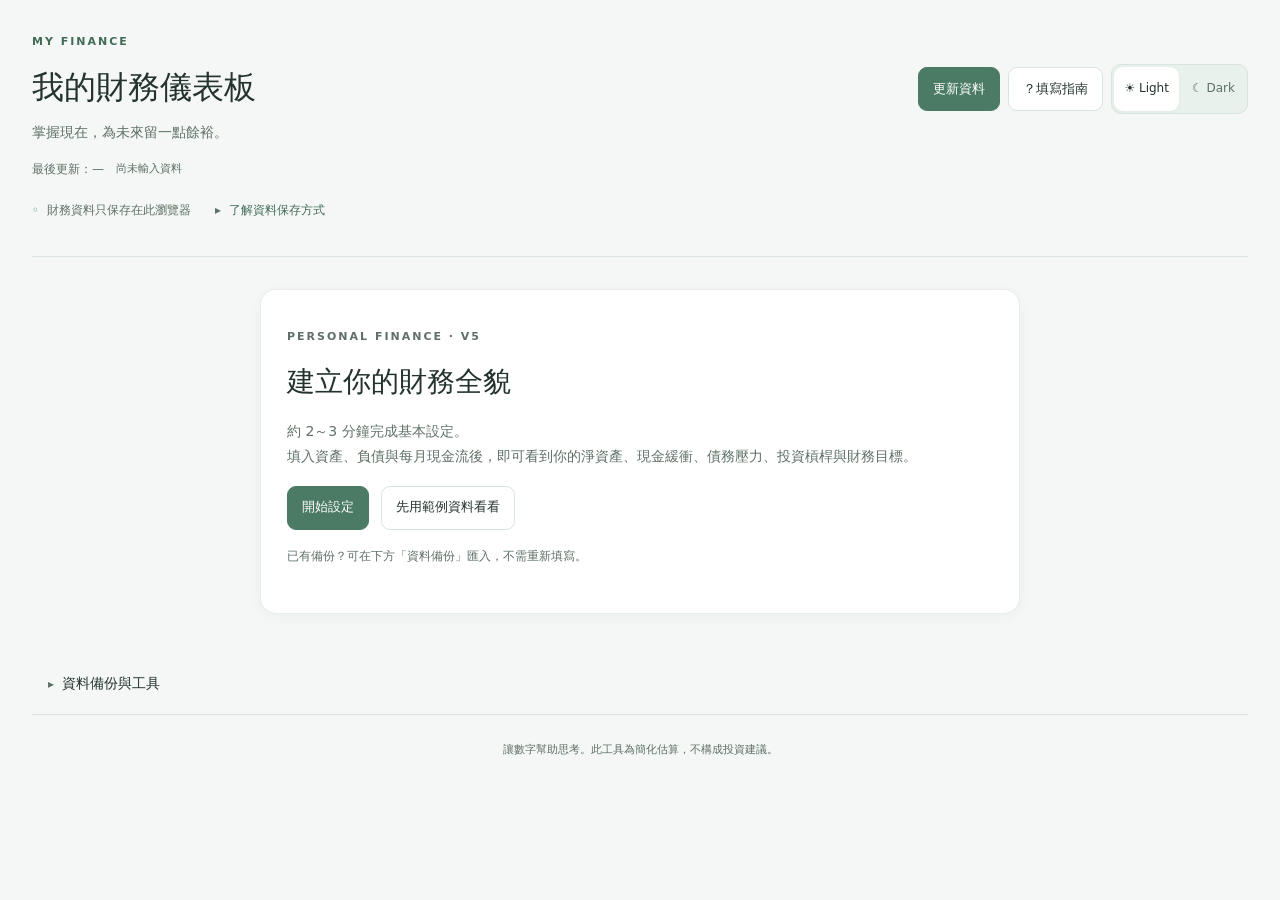
==== commit 10840cc4: "V5：整理家庭財務首頁層級、共用 KPI 詳情與行動版可及性" ====
--- a/index.html
+++ b/index.html
@@ -1,37 +1,46 @@
 <!doctype html>
-<html lang="zh-Hant" data-theme="light"><head><meta charset="utf-8"><meta name="viewport" content="width=device-width, initial-scale=1, interactive-widget=resizes-content"><meta http-equiv="Content-Security-Policy" content="default-src 'self'; script-src 'self' 'unsafe-inline'; style-src 'self' 'unsafe-inline'; img-src 'self' data: blob:; connect-src 'none'; worker-src 'self'; manifest-src 'self'; object-src 'none'; base-uri 'none'; form-action 'none'"><meta name="referrer" content="no-referrer"><link rel="icon" href="data:,"><meta name="theme-color" content="#5E8F7A"><link rel="manifest" href="manifest.webmanifest"><link rel="apple-touch-icon" href="icons/icon-192.png"><title>個人財務儀表板</title><link rel="stylesheet" href="style.css?v=20261017-v412"><script src="v3-core.js?v=20261017-v412" defer></script><script src="stress-core.js?v=20261017-v412" defer></script><script src="scenario-core.js?v=20261017-v412" defer></script><script src="health-analysis.js?v=20261017-v412" defer></script><script src="app.js?v=20261017-v412" defer></script><script src="input-guidance.js?v=20261017-v412" defer></script><script src="summary.js?v=20261017-v412" defer></script><script src="scenario-ui.js?v=20261017-v412" defer></script><script src="pwa.js?v=20261017-v412" defer></script></head>
+<html lang="zh-Hant" data-theme="light"><head><meta charset="utf-8"><meta name="viewport" content="width=device-width, initial-scale=1, interactive-widget=resizes-content"><meta http-equiv="Content-Security-Policy" content="default-src 'self'; script-src 'self' 'unsafe-inline'; style-src 'self' 'unsafe-inline'; img-src 'self' data: blob:; connect-src 'none'; worker-src 'self'; manifest-src 'self'; object-src 'none'; base-uri 'none'; form-action 'none'"><meta name="referrer" content="no-referrer"><link rel="icon" href="data:,"><meta name="theme-color" content="#5E8F7A"><link rel="manifest" href="manifest.webmanifest"><link rel="apple-touch-icon" href="icons/icon-192.png"><title>個人財務儀表板</title><link rel="stylesheet" href="style.css?v=20261017-v5"><script src="v3-core.js?v=20261017-v5" defer></script><script src="stress-core.js?v=20261017-v5" defer></script><script src="scenario-core.js?v=20261017-v5" defer></script><script src="health-analysis.js?v=20261017-v5" defer></script><script src="app.js?v=20261017-v5" defer></script><script src="input-guidance.js?v=20261017-v5" defer></script><script src="summary.js?v=20261017-v5" defer></script><script src="scenario-ui.js?v=20261017-v5" defer></script><script src="pwa.js?v=20261017-v5" defer></script><script src="dashboard-ui.js?v=20261017-v5" defer></script></head>
 <body><main>
-<header><div><p class="eyebrow">MY FINANCE · 我的財務全貌</p><h1>個人財務儀表板</h1><p class="subtitle">掌握現在，為未來留一點餘裕。</p></div><div class="save-info"><div class="header-actions"><button type="button" id="edit-finances" class="primary-button">編輯財務資料</button><button type="button" id="open-filling-guide" aria-haspopup="dialog" aria-controls="filling-guide">？填寫指南</button></div><div class="theme-switch" role="group" aria-label="外觀模式"><button type="button" data-theme-choice="light" aria-pressed="true">☀ Light</button><button type="button" data-theme-choice="dark" aria-pressed="false">☾ Dark</button></div><small id="theme-status" role="status" hidden></small><span id="save-status" role="status">尚未輸入資料</span><small id="saved-at">最後儲存：—</small></div></header><p class="privacy-note">所有財務資料僅儲存在此裝置瀏覽器，不會上傳至伺服器。<br>清除瀏覽器資料、更換裝置或使用無痕模式可能造成資料遺失，建議定期匯出備份。</p><p id="storage-warning" class="warning" role="alert" hidden></p>
-<section id="welcome" class="panel welcome" hidden><p class="eyebrow">PERSONAL FINANCE · V4.1.2</p><h2>建立你的財務全貌</h2><p>約 2～3 分鐘完成基本設定。<br>填入資產、負債與每月現金流後，即可看到你的淨資產、現金緩衝、債務壓力、投資槓桿與財務目標。</p><div class="toolbar"><button id="start-setup" type="button" class="primary-button">開始設定</button><button id="demo-start" type="button">先用範例資料看看</button></div><p class="hint">已有備份？可在下方「資料備份」匯入，不需重新填寫。</p></section>
+<header class="app-header"><div class="brand"><p class="eyebrow">MY FINANCE</p><h1>我的財務儀表板</h1><p class="subtitle">掌握現在，為未來留一點餘裕。</p></div><div class="header-controls"><div class="header-actions"><button type="button" id="edit-finances" class="primary-button">更新資料</button><button type="button" id="open-filling-guide" aria-haspopup="dialog" aria-controls="filling-guide">？填寫指南</button><div class="theme-switch" role="group" aria-label="外觀模式"><button type="button" data-theme-choice="light" aria-pressed="true">☀ Light</button><button type="button" data-theme-choice="dark" aria-pressed="false">☾ Dark</button></div></div><small id="theme-status" role="status" hidden></small></div><div class="save-info"><small id="saved-at">最後更新：—</small><span id="save-status" role="status">尚未輸入資料</span></div></header><div class="privacy-bar"><span>財務資料只保存在此瀏覽器</span><details id="privacy-details"><summary>了解資料保存方式</summary><p class="privacy-note">所有財務資料僅儲存在此裝置瀏覽器，不會上傳至伺服器。清除瀏覽器資料、更換裝置或使用無痕模式可能造成資料遺失，建議定期匯出備份。</p></details></div><p id="storage-warning" class="warning" role="alert" hidden></p>
+<section id="welcome" class="panel welcome" hidden><p class="eyebrow">PERSONAL FINANCE · V5</p><h2>建立你的財務全貌</h2><p>約 2～3 分鐘完成基本設定。<br>填入資產、負債與每月現金流後，即可看到你的淨資產、現金緩衝、債務壓力、投資槓桿與財務目標。</p><div class="toolbar"><button id="start-setup" type="button" class="primary-button">開始設定</button><button id="demo-start" type="button">先用範例資料看看</button></div><p class="hint">已有備份？可在下方「資料備份」匯入，不需重新填寫。</p></section>
 <div id="demo-banner" class="note demo-banner" hidden>目前為範例資料，修改不會存成正式資料。<button id="demo-exit" type="button">開始輸入我的資料</button></div>
-<div id="pwa-update" class="note pwa-update" hidden><span>有新版可用。請先儲存尚未完成的情境。</span><button id="pwa-reload" type="button">重新載入更新</button></div><p id="pwa-status" class="hint" role="status"></p>
-<div id="dashboard"><section class="panel lab-entry"><div><h2>財務決策實驗室</h2><p>先試算，再決定。</p><small>在不修改正式資料的情況下，先看看不同財務決策可能造成什麼變化。</small></div><div class="toolbar"><button id="open-lab" type="button" class="primary-button">開始試算</button><button id="pwa-install" type="button">安裝／新增到主畫面</button></div></section><section class="kpis" aria-label="財務摘要">
-<article class="kpi"><span>淨資產</span><strong id="netWorth">—</strong><small>總資產扣除所有負債</small></article>
-<article class="kpi"><span>金融資產</span><strong id="financialAssets">—</strong><small>現金與股票 / ETF 市值</small></article>
-<article class="kpi"><span>現金緩衝月數</span><strong id="cashRunway">—</strong><small>可支應生活費與債務還款</small></article>
-<article class="kpi"><span>綜合市場槓桿</span><strong id="marketLeverage">—</strong><small>等效曝險 ÷ 投資淨值</small></article>
+<div id="pwa-update" class="note pwa-update" hidden><span>有新版可用。請先儲存尚未完成的情境。</span><button id="pwa-reload" type="button">重新載入更新</button></div>
+<div id="dashboard">
+<section class="kpis" aria-label="財務摘要">
+<article class="kpi"><span>淨資產</span><strong id="netWorth">—</strong><small>總資產 − 總負債</small><button type="button" class="kpi-detail-trigger text-button" data-kpi="netWorth" aria-expanded="false" aria-controls="kpi-detail-panel">ⓘ 查看詳情<span class="sr-only">：淨資產</span></button></article>
+<article class="kpi"><span>金融資產</span><strong id="financialAssets">—</strong><small>現金 + 股票 / ETF</small><button type="button" class="kpi-detail-trigger text-button" data-kpi="financialAssets" aria-expanded="false" aria-controls="kpi-detail-panel">ⓘ 查看詳情<span class="sr-only">：金融資產</span></button></article>
+<article class="kpi"><span>現金緩衝</span><strong id="cashRunway">—</strong><small>可支應生活費與債務還款</small><button type="button" class="kpi-detail-trigger text-button" data-kpi="cashRunway" aria-expanded="false" aria-controls="kpi-detail-panel">ⓘ 查看詳情<span class="sr-only">：現金緩衝</span></button></article>
+<article class="kpi"><span>綜合市場槓桿</span><strong id="marketLeverage">—</strong><small>等效曝險 ÷ 投資淨值</small><button type="button" class="kpi-detail-trigger text-button" data-kpi="marketLeverage" aria-expanded="false" aria-controls="kpi-detail-panel">ⓘ 查看詳情<span class="sr-only">：綜合市場槓桿</span></button></article>
 </section>
-<p id="month-comparison" class="hint" hidden></p><div class="share-toolbar"><button id="generate-summary" type="button">產出財務摘要圖</button><label class="inline-check"><input id="hide-amounts" type="checkbox">分享版隱藏金額，只顯示比例</label></div><p id="image-status" role="status" class="hint"></p><div id="image-result" hidden><a id="download-summary" download>下載 PNG 圖片</a><details class="subsection"><summary>預覽摘要圖</summary><img id="summary-preview" alt="本機產生的財務摘要圖"></details></div>
-<div class="layout"><div class="results"><section class="panel goals" aria-labelledby="goals-title"><div class="section-heading"><h2 id="goals-title">財務目標</h2><span>FINANCIAL GOALS</span></div>
-<label class="goal-basis-control">目標計算基準<select id="goal-basis" data-goal-basis><option value="investment">投資資產</option><option value="financial">金融資產</option></select></label><p id="goal-basis-description" class="hint"></p><p id="goal-settings-message" class="warning" role="status"></p>
+<section id="kpi-detail-panel" class="panel kpi-detail-panel" hidden aria-labelledby="kpi-detail-title"><div class="section-heading"><h2 id="kpi-detail-title" tabindex="-1"></h2><button id="close-kpi-detail" type="button" class="text-button">收合詳情</button></div><section id="detail-netWorth" data-kpi-detail="netWorth" hidden></section><section id="detail-financialAssets" data-kpi-detail="financialAssets" hidden></section><section id="detail-cashRunway" data-kpi-detail="cashRunway" hidden></section><section id="detail-marketLeverage" data-kpi-detail="marketLeverage" hidden></section></section>
+<p id="month-comparison" class="snapshot-trend" hidden></p>
+<div class="layout"><div class="results">
+<section class="panel goals" aria-labelledby="goals-title"><div class="section-heading"><h2 id="goals-title">財務目標</h2><span>FINANCIAL GOALS</span></div>
+<label class="goal-basis-control">目標計算基準<select id="goal-basis" data-goal-basis><option value="investment">投資資產</option><option value="financial">金融資產</option></select></label><p id="goal-settings-message" class="warning" role="status"></p>
 <button type="button" class="edit-step" data-open-step="1">調整投資與目標</button><p id="goal-validation" class="warning" role="alert" hidden></p>
-<p id="goal-time" class="goal-time"></p><p id="goal-distance" class="hint"></p><progress id="goal-progress" max="100" value="0" aria-label="財務目標完成率"></progress><p id="goal-progress-note" class="hint"></p><dl id="goal-results" class="goal-results"></dl><div class="required-return"><span>達標所需年化報酬率</span><strong id="required-return">—</strong><p id="required-return-note" class="hint"></p></div>
+<div class="goal-story"><div class="goal-progress-story"><span class="overline">目前完成</span><strong id="goal-headline-progress">—</strong><progress id="goal-progress" max="100" value="0" aria-label="財務目標完成率"></progress><p id="goal-progress-note" class="sr-only"></p></div><div class="goal-assets-story"><div><span id="goal-current-label">目前投資資產</span><strong id="goal-current">—</strong></div><span class="goal-arrow" aria-hidden="true">→</span><div><span id="goal-target-label">目標投資資產</span><strong id="goal-target">—</strong></div><p id="goal-time" class="goal-time"></p><p id="goal-distance" class="hint"></p></div></div><div class="required-return"><span>達標所需年化報酬</span><strong id="required-return">—</strong><span id="goal-return-badge" class="status-badge caution" hidden>高於目前 12% 情境</span><details class="return-explanation"><summary>查看報酬假設</summary><p id="required-return-note" class="hint"></p></details></div><details class="subsection" id="goal-advanced"><summary>更多目標分析與情境</summary><details class="subsection" id="goal-overview-details"><summary>查看目標差額與未來預估</summary><dl id="goal-results" class="goal-results"></dl></details>
 <details class="subsection" id="goal-flex"><summary>如果目標時間更有彈性？</summary><p class="hint">此比較只改變目標年齡，其他條件維持不變。用來觀察多給自己1～3年時間，達標所需要的報酬率會如何變化。</p><div id="goal-flex-results"></div></details><details class="subsection"><summary>比較年化報酬情境與投入</summary><p id="goal-extra" class="hint"></p><div id="return-scenarios" class="scenario-grid"></div><p class="hint">0%、保守 5%、基準 8%、積極 12% 與上方自訂報酬率，皆使用目前選擇的目標基準與相同每月投入；只有投資資產與新增投入適用投資報酬。名稱僅供情境比較，不代表通用投資標準。</p>
-<p id="goal-assumptions" class="note">每月底固定投入投資資產並按月複利；月報酬率 = (1 + 投資組合年化報酬率) 的 1/12 次方 − 1。現金不套用股票投資報酬；金融資產模式中現金維持原值。固定投入與現金流結餘共用，不重複扣款。不含通膨、稅費與提領，情境不保證未來報酬。年齡以整歲估算，目標年齡須晚於目前年齡才估算未來。</p></details></section>
-<section class="panel allocation-home"><div class="section-heading"><h2>目前配置 vs 目標配置</h2><button type="button" data-open-step="2">設定目標配置</button></div><div id="allocation-current"></div><p id="allocation-target" class="hint"></p><p class="hint">投資池 = 股票 / ETF 投資資產 + 投資預備金；投資預備金本身仍屬現金，不會重複計入總資產。</p><details class="subsection"><summary>目標設定一致性與配置偏差</summary><div id="allocation-review"></div></details></section><section class="panel"><div class="section-heading"><h2>財務體質</h2><span>FINANCIAL HEALTH</span></div><dl id="health"></dl><p class="note">現金緩衝假設收入中斷時會暫停固定投資，因此分母只包含生活支出與債務還款。平均月收入以家庭年收入 ÷ 12 計算；若收入波動較大，此比例僅作年度平均參考。平均每月結餘以平均月收入扣除生活支出、債務還款與固定投資。</p></section>
-<section class="panel financial-review"><div class="section-heading"><h2>財務健檢</h2><span>FINANCIAL REVIEW</span></div><p class="hint">根據你的財務資料與自行設定的警戒線整理。僅為規則式摘要，並非健康評分或投資建議。</p><h3>✓ 目前較有餘裕</h3><ul id="review-positive"></ul><h3>△ 需留意</h3><ul id="review-warnings"></ul><details class="subsection"><summary>可以進一步檢視</summary><ul id="review-review"></ul></details><button id="generate-ai" type="button">產生 AI 分析資料</button><p class="hint">僅在本機整理文字；只有你主動貼上後，資料才會交給 AI。</p></section><section class="panel"><div class="section-heading"><h2>投資槓桿</h2><span>MARKET EXPOSURE</span></div><dl id="investment"></dl><p class="note">等效曝險 = 一般投資市值 + 槓桿 ETF 市值 × 倍率。投資淨值小於或等於 0 時，綜合槓桿不具有效意義。投資淨值 = 股票 / ETF 投資資產 − 投資用途負債；與綜合市場槓桿使用相同的淨值。</p></section>
-<section class="panel stress"><div class="section-heading"><h2>市場壓力測試</h2><span>STRESS TEST</span></div><p class="hint">如果大盤下跌，資產可能如何變化？</p><strong id="stress-model-label"></strong><details id="stress-controls" class="subsection"><summary>進階模型設定</summary><div class="wizard-grid"><label>模型<select id="stress-model"><option value="dailyReset">每日重置</option><option value="linear">線性曝險</option></select></label><div id="daily-options"><label>路徑<select id="stress-path"><option value="smooth">平滑</option><option value="volatile">波動示意</option></select></label><label>回檔期間<select id="stress-days"><option value="20">20 個交易日</option><option value="60" selected>60 個交易日</option><option value="120">120 個交易日</option></select></label></div><div id="volatility-options"><label>每日波動<select id="stress-volatility"><option value="0.5">低 0.5%</option><option value="1" selected>中 1%</option><option value="2">高 2%</option><option value="custom">自訂</option></select></label><label id="custom-volatility-label" hidden>自訂每日波動（0～25%）<input id="stress-custom-volatility" type="number" min="0" max="25" step="any" value="1"></label></div></div></details><p id="stress-settings-message" class="warning" role="status"></p><p id="stress-model-note" class="note"></p><p class="note stress-scope-note">壓力模型將「一般股票 / ETF」簡化視為 1 倍股票市場曝險；若其中包含債券、貨幣型、原物料或其他不同風險特性的資產，結果僅供簡化參考。</p><p id="break-even" class="note"></p><p id="break-even-note" class="hint">此結果高度依賴路徑假設，不代表實際市場臨界點。搜尋大盤跌幅範圍為 0%～99%。</p><div class="stress-table-wrap"><table class="stress-table"><thead><tr><th scope="col">大盤跌幅</th><th scope="col">槓桿 ETF 模擬報酬</th><th scope="col">投資市值</th><th scope="col">投資淨值</th><th scope="col">整體淨資產</th></tr></thead><tbody id="scenarios"></tbody></table></div><p class="note">實際槓桿 ETF 報酬仍可能受到每日市場路徑、波動、追蹤誤差、費用、融資成本與產品機制影響。此為本機情境模擬，不代表預測或投資建議。房屋、現金、其他資產與負債維持不變。</p></section></div></div><details class="panel utility" id="analysis-panel"><summary>詳細分析：現金、負債與再平衡</summary><h3>現金分類</h3><dl id="cash-analysis"></dl><h3>負債摘要</h3><dl id="debt-analysis"></dl><p class="hint">以目前本金簡化估算，實際利息會隨本金下降而改變。</p><h3>只靠新增資金調整</h3><p id="rebalance-note"></p><dl id="rebalance-additions"></dl><h3>本月新增資金配置參考</h3><dl id="monthly-allocation"></dl><p class="hint">此為依你設定的目標配置所做的數學再平衡參考，不代表投資建議。</p></details>
+<p id="goal-basis-description" class="hint"></p><p id="goal-assumptions" class="note">每月底固定投入投資資產並按月複利；月報酬率 = (1 + 投資組合年化報酬率) 的 1/12 次方 − 1。現金不套用股票投資報酬；金融資產模式中現金維持原值。固定投入與現金流結餘共用，不重複扣款。不含通膨、稅費與提領，情境不保證未來報酬。年齡以整歲估算，目標年齡須晚於目前年齡才估算未來。</p></details></details></section>
+<section class="panel financial-review"><div class="section-heading"><h2>財務健檢</h2><span>FINANCIAL REVIEW</span></div><p class="hint">根據你的財務資料與自行設定的警戒線整理。僅為規則式摘要，並非健康評分或投資建議。</p><div class="review-columns"><div><h3>✓ 目前較有餘裕</h3><ul id="review-positive"></ul></div><div><h3>△ 需留意</h3><ul id="review-warnings"></ul></div></div><details class="subsection"><summary>可以進一步檢視</summary><ul id="review-review"></ul></details><button id="generate-ai" type="button">產生 AI 分析資料</button><p class="hint">僅在本機整理文字；只有你主動貼上後，資料才會交給 AI。</p></section>
+<section class="panel allocation-home"><div class="section-heading"><h2>目前配置 vs 目標配置</h2><button type="button" data-open-step="2">設定目標配置</button></div><p id="allocation-caution" class="decision-caution" hidden>目標配置與槓桿提醒線仍有落差</p><div id="allocation-current"></div><p id="allocation-target" class="hint"></p><div id="allocation-target-bar" class="allocation-bar" aria-label="目標投資配置" hidden></div><p class="hint">投資池 = 股票 / ETF 投資資產 + 投資預備金；投資預備金本身仍屬現金，不會重複計入總資產。</p><details class="subsection"><summary>目標設定一致性與配置偏差</summary><div id="allocation-review"></div></details></section>
+<section class="panel metric-panel" id="health-panel"><div class="section-heading"><h2>財務體質</h2><span>FINANCIAL HEALTH</span></div><dl id="health"></dl><p class="note">現金緩衝假設收入中斷時會暫停固定投資，因此分母只包含生活支出與債務還款。平均月收入以家庭年收入 ÷ 12 計算；若收入波動較大，此比例僅作年度平均參考。平均每月結餘以平均月收入扣除生活支出、債務還款與固定投資。</p></section>
+<section class="panel metric-panel" id="investment-panel"><div class="section-heading"><h2>投資槓桿</h2><span>MARKET EXPOSURE</span></div><dl id="investment"></dl><p class="note">等效曝險 = 一般投資市值 + 槓桿 ETF 市值 × 倍率。投資淨值小於或等於 0 時，綜合槓桿不具有效意義。投資淨值 = 股票 / ETF 投資資產 − 投資用途負債；與綜合市場槓桿使用相同的淨值。</p></section>
+<section class="panel stress"><div class="section-heading"><h2>市場壓力測試</h2><span>STRESS TEST</span></div><p class="hint">如果大盤下跌，資產可能如何變化？</p><strong id="stress-model-label"></strong><details id="stress-controls" class="subsection"><summary>進階模型設定</summary><div class="wizard-grid"><label>模型<select id="stress-model"><option value="dailyReset">每日重置</option><option value="linear">線性曝險</option></select></label><div id="daily-options"><label>路徑<select id="stress-path"><option value="smooth">平滑</option><option value="volatile">波動示意</option></select></label><label>回檔期間<select id="stress-days"><option value="20">20 個交易日</option><option value="60" selected>60 個交易日</option><option value="120">120 個交易日</option></select></label></div><div id="volatility-options"><label>每日波動<select id="stress-volatility"><option value="0.5">低 0.5%</option><option value="1" selected>中 1%</option><option value="2">高 2%</option><option value="custom">自訂</option></select></label><label id="custom-volatility-label" hidden>自訂每日波動（0～25%）<input id="stress-custom-volatility" type="number" min="0" max="25" step="any" value="1"></label></div></div></details><p id="stress-settings-message" class="warning" role="status"></p><div class="stress-table-wrap"><table class="stress-table"><thead><tr><th scope="col">大盤跌幅</th><th scope="col">槓桿 ETF 模擬報酬</th><th scope="col">投資市值</th><th scope="col">投資淨值</th><th scope="col">整體淨資產</th></tr></thead><tbody id="scenarios"></tbody></table></div><details class="subsection stress-explanation"><summary>模型說明與限制</summary><p id="stress-model-note" class="note"></p><p class="note stress-scope-note">壓力模型將「一般股票 / ETF」簡化視為 1 倍股票市場曝險；若其中包含債券、貨幣型、原物料或其他不同風險特性的資產，結果僅供簡化參考。</p></details><p id="break-even" class="note"></p><p id="break-even-note" class="hint">此結果高度依賴路徑假設，不代表實際市場臨界點。搜尋大盤跌幅範圍為 0%～99%。</p><p class="note">實際槓桿 ETF 報酬仍可能受到每日市場路徑、波動、追蹤誤差、費用、融資成本與產品機制影響。此為本機情境模擬，不代表預測或投資建議。房屋、現金、其他資產與負債維持不變。</p></section>
+</div></div>
+<section class="panel lab-entry" id="lab-entry"><div><h2>想先試算，再做決定？</h2><p>模擬新增借款、提前還款、收入變化、大額支出或調整投資部位。</p><small>財務決策實驗室 · 情境不修改正式資料</small></div><button id="open-lab" type="button" class="primary-button">開始財務試算 →</button></section>
+<details class="panel utility" id="analysis-panel"><summary>詳細分析：現金、負債與再平衡</summary><h3>現金分類</h3><dl id="cash-analysis"></dl><h3>負債摘要</h3><dl id="debt-analysis"></dl><p class="hint">以目前本金簡化估算，實際利息會隨本金下降而改變。</p><h3>只靠新增資金調整</h3><p id="rebalance-note"></p><dl id="rebalance-additions"></dl><h3>本月新增資金配置參考</h3><dl id="monthly-allocation"></dl><p class="hint">此為依你設定的目標配置所做的數學再平衡參考，不代表投資建議。</p></details>
 <details class="panel utility" id="completeness-panel"><summary id="analysis-status-summary">資料與分析狀態</summary><div id="completeness"></div></details>
 <details class="panel utility" id="history-panel"><summary>每月財務快照與趨勢</summary>
 <p class="hint">每月手動記錄一次；同月份重存會先要求確認。快照記錄當時數值，不隨目前輸入改變。</p>
 <div class="toolbar"><label>快照日期<input id="snapshot-date" type="date"></label><button id="save-snapshot" type="button">儲存本月快照</button><label>趨勢指標<select id="chart-metric"><option value="net">淨資產</option><option value="financial">金融資產</option><option value="investment">投資市值</option><option value="debt">總負債</option><option value="leverage">綜合市場槓桿</option></select></label></div>
 <div id="history-chart"></div><div class="table-scroll"><table><thead><tr><th>日期</th><th>淨資產</th><th>金融資產</th><th>投資市值</th><th>總負債</th><th>綜合槓桿</th><th>操作</th></tr></thead><tbody id="snapshot-rows"></tbody></table></div></details>
-</div><details class="panel utility"><summary>資料備份</summary>
+</div><details class="panel utility" id="data-tools"><summary>資料備份與工具</summary><h3>財務摘要圖</h3><div class="share-toolbar"><button id="generate-summary" type="button">產出財務摘要圖</button><label class="inline-check"><input id="hide-amounts" type="checkbox">分享版隱藏金額，只顯示比例</label></div><p id="image-status" role="status" class="hint"></p><div id="image-result" hidden><a id="download-summary" download>下載 PNG 圖片</a><details class="subsection"><summary>預覽摘要圖</summary><img id="summary-preview" alt="本機產生的財務摘要圖"></details></div>
+<h3>安裝與離線</h3><button id="pwa-install" type="button" aria-describedby="pwa-install-help">安裝／新增到主畫面</button><p id="pwa-install-help" class="hint" role="status" hidden></p><p id="pwa-status" class="hint" role="status"></p><h3>資料備份</h3>
 <p class="hint">現金低於最低門檻、還款比或槓桿高於最高門檻為紅色；現金在門檻至 1.2 倍、還款比或槓桿在門檻的 80% 至 100% 為黃色。零分母不強行評級，但有債務無收入、投資淨值不大於零等狀況仍提醒。設定僅供個人參考。</p>
 <label class="inline-check"><input id="include-scenarios" type="checkbox" checked>包含已儲存情境</label><div class="toolbar"><button id="export-data" type="button">匯出備份（JSON）</button><label class="file-button">匯入備份（JSON）<input id="import-data" type="file" accept=".json,application/json"></label><button id="clear-data" type="button">清除本機資料</button></div>
 <p class="hint">JSON 含個人財務資料，請妥善保存。匯入會先檢查格式並要求確認。備份包含財務輸入、目標、警戒線、快照與未完成輸入。</p><p id="data-message" role="status"></p></details>
 <footer>讓數字幫助思考。此工具為簡化估算，不構成投資建議。</footer>
-</main><button id="mobile-edit" type="button" class="floating-edit">✎ 更新資料</button><dialog id="wizard" aria-labelledby="wizard-title"><header class="wizard-header"><div><p id="wizard-progress" class="eyebrow" aria-live="polite"></p><h2 id="wizard-title"></h2></div><button id="close-wizard" type="button">稍後再填 ✕</button></header><div class="stepper" aria-label="設定進度"><span>1 目前財務</span><span>2 投資與目標</span><span>3 進階設定</span></div><div class="wizard-body"><form id="finance-form" data-step="0" novalidate><p class="hint">沒有該項資產、收入或支出可留白，計算視為 0，不需為資料狀態補填 0。</p><h3>現金分類</h3><div class="wizard-grid"><label>日常可動用現金 <span class="field-level">基本</span><input data-field name="cashDaily" type="number" inputmode="decimal" min="0" step="any"><small class="field-helper">一般活存與近期可自由使用的現金。</small></label><label>緊急預備金 <span class="field-level">選填</span><input data-field name="cashEmergency" type="number" inputmode="decimal" min="0" step="any"><small class="field-helper">預留給失業、醫療、突發事件等。</small></label><label>投資預備金 <span class="field-level">選填</span><input data-field name="cashInvestmentReserve" type="number" inputmode="decimal" min="0" step="any"><small class="field-helper">等待投資機會投入市場的現金；預設不計入生活緩衝。</small></label><label>指定用途預留資金 <span class="field-level">選填</span><input data-field name="cashEarmarked" type="number" inputmode="decimal" min="0" step="any"><small class="field-helper">如學費、旅遊、稅金或未來還款等已有用途的資金。</small></label></div><p id="wizard-cash-total" class="note"></p><h3>其他資產</h3><div class="wizard-grid"><label>房屋目前估值 <span class="field-level">選填</span><input data-field name="home" type="number" inputmode="decimal" min="0" step="any"><small class="field-helper">以目前合理估值填寫。</small></label><label>其他資產 <span class="field-level">選填</span><input data-field name="other" type="number" inputmode="decimal" min="0" step="any"><small class="field-helper">未列入現金或投資的其他資產。</small></label></div><h3>收入與支出</h3><div class="wizard-grid"><label>家庭年收入 <span class="field-level">基本</span><input data-field name="income" type="number" inputmode="decimal" min="0" step="any"><small class="field-helper">優先填家庭全年實際可支配／實領收入。</small></label><label>每月生活支出 <span class="field-level">基本</span><input data-field name="living" type="number" inputmode="decimal" min="0" step="any"><small class="field-helper">日常生活、保險、學費等；不要包含投資與貸款還款。</small></label><div id="basic-monthly-slot"><label>每月固定投資金額 <span class="field-level">基本</span><input data-field name="monthlyInvestment" type="number" inputmode="decimal" min="0" step="any"><small class="field-helper">與財務目標的每月固定投入共用，不會重複扣除。</small></label></div></div><h3>負債明細 <span class="field-level">選填</span></h3><p class="hint">沒有負債可以略過；利率與剩餘月數可稍後補填。</p><div id="debt-editor"></div><button id="add-debt" type="button">＋新增一筆負債</button></form><form id="goal-form" data-step="1" novalidate><h3>投資市值</h3><div class="wizard-grid"><label>一般股票 / ETF 市值 <span class="field-level">基本</span><input data-field name="regular" type="number" inputmode="decimal" min="0" step="any"><small class="field-helper">不包含下方另列的槓桿 ETF。</small></label><label>槓桿 ETF 市值 <span class="field-level">選填</span><input data-field name="leveraged" type="number" inputmode="decimal" min="0" step="any"><small class="field-helper">沒有持有可填 0。</small></label><label>槓桿 ETF 倍率 <span class="field-level">選填</span><input data-field name="multiplier" type="number" inputmode="decimal" min="1" step="any"><small class="field-helper">例如正2填 2；一般股票與 ETF 為 1。</small></label></div><div class="readonly">股票 / ETF 投資資產<output id="assetInvestment"></output></div><div id="goal-monthly-slot" class="wizard-grid"></div><h3>財務目標 <span class="field-level">選填</span></h3><label>目標計算基準<select id="wizard-goal-basis" data-goal-basis><option value="investment">投資資產</option><option value="financial">金融資產</option></select></label><p id="wizard-goal-settings-message" class="warning" role="status"></p><div class="wizard-grid"><label>目前年齡 <span class="field-level">選填</span><input data-field name="currentAge" type="number" inputmode="decimal" min="0" step="1" max="120"><small class="field-helper">以整歲填寫。</small></label><label>目標年齡 <span class="field-level">選填</span><input data-field name="targetAge" type="number" inputmode="decimal" min="0" step="1" max="120"><small class="field-helper">須晚於目前年齡才會估算達標所需報酬率。</small></label><label><span id="target-assets-label">目標投資資產</span> <span class="field-level">選填</span><input data-field name="targetAssets" type="number" inputmode="decimal" min="0" step="any"><small id="target-assets-helper" class="field-helper">目標只計一般股票 / ETF 與槓桿 ETF；不包含任何現金。</small></label><label>投資組合預期年化報酬率（%） <span class="field-level">選填</span><input data-field name="annualReturn" type="number" inputmode="decimal" min="-99" step="any" max="100"><small class="field-helper">用於股票 / ETF 投資資產的長期數學情境，不代表保證報酬。</small></label></div><p class="note" id="wizard-monthly-note"></p></form><form id="settings-form" data-step="2" novalidate><h3>個人警戒線</h3><p class="hint">這些數值不是市場通用安全標準，而是你希望 Dashboard 幫忙提醒自己的個人界線。系統預設值只是起始設定，可以依家庭狀況調整。</p><details class="inline-info field-guidance" name="wizard-field-guidance"><summary>ⓘ 警戒線怎麼設定？</summary><p>把它理解成：「到什麼程度時，我希望自己停下來重新檢視？」可從希望維持的現金時間、現金流彈性與可接受的市場波動來思考；不是通用安全標準，也不是新增借款額度。</p></details><div class="wizard-grid"><label>最低現金緩衝（月） <span class="field-level">進階</span><input data-field name="minRunway" type="number" inputmode="decimal" min="0.1" step="any" max="120"><small class="field-helper">低於門檻提醒，接近門檻顯示黃色。</small><small id="runway-reference" class="field-helper decision-reference"></small></label><label>最高債務月付比（%） <span class="field-level">進階</span><input data-field name="maxPaymentRatio" type="number" inputmode="decimal" min="0.1" step="any" max="100"><small class="field-helper">每月還款占家庭月收入的個人參考上限。</small><small id="payment-reference" class="field-helper decision-reference"></small></label><label>最高綜合市場槓桿（x） <span class="field-level">進階</span><input data-field name="maxLeverage" type="number" inputmode="decimal" min="0.1" step="any" max="100"><small class="field-helper">同時考慮槓桿 ETF 與投資用途借款。</small><small id="leverage-reference" class="field-helper decision-reference"></small></label></div><h3>生活緩衝包含哪些現金？ <span class="field-level">進階</span></h3><div class="buffer-options"><label class="inline-check"><input type="checkbox" data-buffer="cashDaily"><span>日常現金<small class="field-helper">通常可直接用於生活。</small></span></label><label class="inline-check"><input type="checkbox" data-buffer="cashEmergency"><span>緊急預備金<small class="field-helper">預設納入。</small></span></label><label class="inline-check"><input type="checkbox" data-buffer="cashInvestmentReserve"><span>投資預備金<small class="field-helper">預設不納入，避免為了生活被迫使用投資資金。</small></span></label><label class="inline-check"><input type="checkbox" data-buffer="cashEarmarked"><span>指定用途資金<small class="field-helper">預設不納入，因已有其他用途。</small></span></label></div><p class="hint">現金分類總額皆計入金融資產；只有勾選的分類用於生活現金緩衝。</p><h3>目標投資配置 <span class="field-level">進階</span></h3><p class="hint">投資池定義：一般股票 / ETF + 槓桿 ETF + 投資預備金。三者目標比例需合計100%。這是你的策略目標，不是系統推薦配置；可先全部留白。</p><div class="wizard-grid"><label>一般投資目標（%） <span class="field-level">進階</span><input data-field name="allocationGeneral" type="number" inputmode="decimal" min="0" step="any" max="100" data-nullable="true"><small class="field-helper">三類目標合計須為100%。</small></label><label>槓桿投資目標（%） <span class="field-level">進階</span><input data-field name="allocationLeveraged" type="number" inputmode="decimal" min="0" step="any" max="100" data-nullable="true"><small class="field-helper">可設定0%；若目前仍持有，無法只靠新增資金完全歸零。</small></label><label>投資預備金目標（%） <span class="field-level">進階</span><input data-field name="allocationReserve" type="number" inputmode="decimal" min="0" step="any" max="100" data-nullable="true"><small class="field-helper">已包含在現金，不會再次加進資產。</small></label></div><p id="allocation-validation" class="warning" hidden>目標配置合計需為 100%。</p><section><h3>目標設定一致性檢查</h3><div id="allocation-consistency"></div></section></form><p id="wizard-error" role="alert" class="warning" hidden></p></div><footer class="wizard-footer"><span id="wizard-save-status" role="status"></span><div><button id="wizard-back" type="button">上一步</button><button id="wizard-next" type="button" class="primary-button">儲存並繼續</button></div></footer></dialog><dialog id="scenario-lab" aria-labelledby="lab-title"><header class="lab-header"><div><p class="eyebrow">WHAT-IF SCENARIO LAB · V4.1.2</p><h2 id="lab-title">財務決策實驗室</h2><p class="hint">先試算，再決定。所有結果均為情境模擬，不代表投資建議。</p></div><button id="close-lab" type="button">關閉 ✕</button></header><nav class="lab-tabs" aria-label="實驗室工具"><button data-lab-tab="scenario" type="button" aria-pressed="true">情境試算</button><button data-lab-tab="loan" type="button" aria-pressed="false">借款投資比較</button><button data-lab-tab="saved" type="button" aria-pressed="false">已儲存情境</button></nav><div class="lab-body"><p id="lab-status" class="hint" role="status"></p>
+</main><button id="mobile-edit" type="button" class="floating-edit">✎ 更新資料</button><dialog id="wizard" aria-labelledby="wizard-title"><header class="wizard-header"><div><p id="wizard-progress" class="eyebrow" aria-live="polite"></p><h2 id="wizard-title"></h2></div><button id="close-wizard" type="button">稍後再填 ✕</button></header><div class="stepper" aria-label="設定進度"><span>1 目前財務</span><span>2 投資與目標</span><span>3 進階設定</span></div><div class="wizard-body"><form id="finance-form" data-step="0" novalidate><p class="hint">沒有該項資產、收入或支出可留白，計算視為 0，不需為資料狀態補填 0。</p><h3>現金分類</h3><div class="wizard-grid"><label>日常可動用現金 <span class="field-level">基本</span><input data-field name="cashDaily" type="number" inputmode="decimal" min="0" step="any"><small class="field-helper">一般活存與近期可自由使用的現金。</small></label><label>緊急預備金 <span class="field-level">選填</span><input data-field name="cashEmergency" type="number" inputmode="decimal" min="0" step="any"><small class="field-helper">預留給失業、醫療、突發事件等。</small></label><label>投資預備金 <span class="field-level">選填</span><input data-field name="cashInvestmentReserve" type="number" inputmode="decimal" min="0" step="any"><small class="field-helper">等待投資機會投入市場的現金；預設不計入生活緩衝。</small></label><label>指定用途預留資金 <span class="field-level">選填</span><input data-field name="cashEarmarked" type="number" inputmode="decimal" min="0" step="any"><small class="field-helper">如學費、旅遊、稅金或未來還款等已有用途的資金。</small></label></div><p id="wizard-cash-total" class="note"></p><h3>其他資產</h3><div class="wizard-grid"><label>房屋目前估值 <span class="field-level">選填</span><input data-field name="home" type="number" inputmode="decimal" min="0" step="any"><small class="field-helper">以目前合理估值填寫。</small></label><label>其他資產 <span class="field-level">選填</span><input data-field name="other" type="number" inputmode="decimal" min="0" step="any"><small class="field-helper">未列入現金或投資的其他資產。</small></label></div><h3>收入與支出</h3><div class="wizard-grid"><label>家庭年收入 <span class="field-level">基本</span><input data-field name="income" type="number" inputmode="decimal" min="0" step="any"><small class="field-helper">優先填家庭全年實際可支配／實領收入。</small></label><label>每月生活支出 <span class="field-level">基本</span><input data-field name="living" type="number" inputmode="decimal" min="0" step="any"><small class="field-helper">日常生活、保險、學費等；不要包含投資與貸款還款。</small></label><div id="basic-monthly-slot"><label>每月固定投資金額 <span class="field-level">基本</span><input data-field name="monthlyInvestment" type="number" inputmode="decimal" min="0" step="any"><small class="field-helper">與財務目標的每月固定投入共用，不會重複扣除。</small></label></div></div><h3>負債明細 <span class="field-level">選填</span></h3><p class="hint">沒有負債可以略過；利率與剩餘月數可稍後補填。</p><div id="debt-editor"></div><button id="add-debt" type="button">＋新增一筆負債</button></form><form id="goal-form" data-step="1" novalidate><h3>投資市值</h3><div class="wizard-grid"><label>一般股票 / ETF 市值 <span class="field-level">基本</span><input data-field name="regular" type="number" inputmode="decimal" min="0" step="any"><small class="field-helper">不包含下方另列的槓桿 ETF。</small></label><label>槓桿 ETF 市值 <span class="field-level">選填</span><input data-field name="leveraged" type="number" inputmode="decimal" min="0" step="any"><small class="field-helper">沒有持有可填 0。</small></label><label>槓桿 ETF 倍率 <span class="field-level">選填</span><input data-field name="multiplier" type="number" inputmode="decimal" min="1" step="any"><small class="field-helper">例如正2填 2；一般股票與 ETF 為 1。</small></label></div><div class="readonly">股票 / ETF 投資資產<output id="assetInvestment"></output></div><div id="goal-monthly-slot" class="wizard-grid"></div><h3>財務目標 <span class="field-level">選填</span></h3><label>目標計算基準<select id="wizard-goal-basis" data-goal-basis><option value="investment">投資資產</option><option value="financial">金融資產</option></select></label><p id="wizard-goal-settings-message" class="warning" role="status"></p><div class="wizard-grid"><label>目前年齡 <span class="field-level">選填</span><input data-field name="currentAge" type="number" inputmode="decimal" min="0" step="1" max="120"><small class="field-helper">以整歲填寫。</small></label><label>目標年齡 <span class="field-level">選填</span><input data-field name="targetAge" type="number" inputmode="decimal" min="0" step="1" max="120"><small class="field-helper">須晚於目前年齡才會估算達標所需報酬率。</small></label><label><span id="target-assets-label">目標投資資產</span> <span class="field-level">選填</span><input data-field name="targetAssets" type="number" inputmode="decimal" min="0" step="any"><small id="target-assets-helper" class="field-helper">目標只計一般股票 / ETF 與槓桿 ETF；不包含任何現金。</small></label><label>投資組合預期年化報酬率（%） <span class="field-level">選填</span><input data-field name="annualReturn" type="number" inputmode="decimal" min="-99" step="any" max="100"><small class="field-helper">用於股票 / ETF 投資資產的長期數學情境，不代表保證報酬。</small></label></div><p class="note" id="wizard-monthly-note"></p></form><form id="settings-form" data-step="2" novalidate><h3>個人警戒線</h3><p class="hint">這些數值不是市場通用安全標準，而是你希望 Dashboard 幫忙提醒自己的個人界線。系統預設值只是起始設定，可以依家庭狀況調整。</p><details class="inline-info field-guidance" name="wizard-field-guidance"><summary>ⓘ 警戒線怎麼設定？</summary><p>把它理解成：「到什麼程度時，我希望自己停下來重新檢視？」可從希望維持的現金時間、現金流彈性與可接受的市場波動來思考；不是通用安全標準，也不是新增借款額度。</p></details><div class="wizard-grid"><label>最低現金緩衝（月） <span class="field-level">進階</span><input data-field name="minRunway" type="number" inputmode="decimal" min="0.1" step="any" max="120"><small class="field-helper">低於門檻提醒，接近門檻顯示黃色。</small><small id="runway-reference" class="field-helper decision-reference"></small></label><label>最高債務月付比（%） <span class="field-level">進階</span><input data-field name="maxPaymentRatio" type="number" inputmode="decimal" min="0.1" step="any" max="100"><small class="field-helper">每月還款占家庭月收入的個人參考上限。</small><small id="payment-reference" class="field-helper decision-reference"></small></label><label>最高綜合市場槓桿（x） <span class="field-level">進階</span><input data-field name="maxLeverage" type="number" inputmode="decimal" min="0.1" step="any" max="100"><small class="field-helper">同時考慮槓桿 ETF 與投資用途借款。</small><small id="leverage-reference" class="field-helper decision-reference"></small></label></div><h3>生活緩衝包含哪些現金？ <span class="field-level">進階</span></h3><div class="buffer-options"><label class="inline-check"><input type="checkbox" data-buffer="cashDaily"><span>日常現金<small class="field-helper">通常可直接用於生活。</small></span></label><label class="inline-check"><input type="checkbox" data-buffer="cashEmergency"><span>緊急預備金<small class="field-helper">預設納入。</small></span></label><label class="inline-check"><input type="checkbox" data-buffer="cashInvestmentReserve"><span>投資預備金<small class="field-helper">預設不納入，避免為了生活被迫使用投資資金。</small></span></label><label class="inline-check"><input type="checkbox" data-buffer="cashEarmarked"><span>指定用途資金<small class="field-helper">預設不納入，因已有其他用途。</small></span></label></div><p class="hint">現金分類總額皆計入金融資產；只有勾選的分類用於生活現金緩衝。</p><h3>目標投資配置 <span class="field-level">進階</span></h3><p class="hint">投資池定義：一般股票 / ETF + 槓桿 ETF + 投資預備金。三者目標比例需合計100%。這是你的策略目標，不是系統推薦配置；可先全部留白。</p><div class="wizard-grid"><label>一般投資目標（%） <span class="field-level">進階</span><input data-field name="allocationGeneral" type="number" inputmode="decimal" min="0" step="any" max="100" data-nullable="true"><small class="field-helper">三類目標合計須為100%。</small></label><label>槓桿投資目標（%） <span class="field-level">進階</span><input data-field name="allocationLeveraged" type="number" inputmode="decimal" min="0" step="any" max="100" data-nullable="true"><small class="field-helper">可設定0%；若目前仍持有，無法只靠新增資金完全歸零。</small></label><label>投資預備金目標（%） <span class="field-level">進階</span><input data-field name="allocationReserve" type="number" inputmode="decimal" min="0" step="any" max="100" data-nullable="true"><small class="field-helper">已包含在現金，不會再次加進資產。</small></label></div><p id="allocation-validation" class="warning" hidden>目標配置合計需為 100%。</p><section><h3>目標設定一致性檢查</h3><div id="allocation-consistency"></div></section></form><p id="wizard-error" role="alert" class="warning" hidden></p></div><footer class="wizard-footer"><span id="wizard-save-status" role="status"></span><div><button id="wizard-back" type="button">上一步</button><button id="wizard-next" type="button" class="primary-button">儲存並繼續</button></div></footer></dialog><dialog id="scenario-lab" aria-labelledby="lab-title"><header class="lab-header"><div><p class="eyebrow">WHAT-IF SCENARIO LAB · V5</p><h2 id="lab-title">財務決策實驗室</h2><p class="hint">先試算，再決定。所有結果均為情境模擬，不代表投資建議。</p></div><button id="close-lab" type="button">關閉 ✕</button></header><nav class="lab-tabs" aria-label="實驗室工具"><button data-lab-tab="scenario" type="button" aria-pressed="true">情境試算</button><button data-lab-tab="loan" type="button" aria-pressed="false">借款投資比較</button><button data-lab-tab="saved" type="button" aria-pressed="false">已儲存情境</button></nav><div class="lab-body"><p id="lab-status" class="hint" role="status"></p>
 <section data-lab-page="scenario"><div id="lab-quick"><h3>選一個想試算的情境</h3><div class="quick-grid"><button data-quick="borrow" type="button">如果我多借一筆信貸？</button><button data-quick="repay" type="button">如果我提前還貸款？</button><button data-quick="annualIncome" type="button">如果家庭收入下降？</button><button data-quick="trade" type="button">如果我降低槓桿部位？</button><button data-quick="expense" type="button">如果我有一筆大額支出？</button></div></div>
 <div class="toolbar"><label>情境名稱<input id="scenario-name" maxlength="80" placeholder="例如：新增150萬信貸"></label><label>變動類型<select id="action-type"><option value="borrow">新增借款</option><option value="repay">提前償還負債</option><option value="expense">一次性支出</option><option value="income">一次性收入</option><option value="annualIncome">每月收入改變</option><option value="living">每月生活支出改變</option><option value="monthlyInvestment">每月固定投資改變</option><option value="trade">調整投資部位</option></select></label><button id="add-action" type="button">＋加入一個變動</button><button id="new-scenario" type="button">新建情境</button></div><div id="scenario-actions"></div><p id="scenario-error" class="warning" role="alert" hidden></p><div class="toolbar"><button id="save-scenario" type="button" class="primary-button">儲存此情境</button><small>只儲存變動，不保存基準資料；沒有套用到正式資料的功能。</small></div>
 <div id="scenario-results"><div class="comparison-heading"><strong>目前狀態</strong><span>vs</span><strong>模擬後</strong><small>每次以目前正式資料重新計算；變動依由上而下順序執行。</small></div><p id="scenario-goal-label" class="hint"></p><div id="scenario-kpis"></div><h3>市場壓力測試比較</h3><p id="scenario-model-label" class="hint"></p><p class="hint">目前與模擬後使用相同市場路徑、日數與波動設定。其他資產與本金維持不變。</p><p class="hint stress-scope-note">壓力模型將「一般股票 / ETF」簡化視為 1 倍股票市場曝險；若其中包含債券、貨幣型、原物料或其他不同風險特性的資產，結果僅供簡化參考。</p><div id="scenario-stress"></div><h3>情境判讀摘要</h3><ul id="scenario-narrative"></ul><div id="scenario-notes" class="note"></div><p class="hint">以上為數學情境比較，不代表方案優劣或投資建議。</p></div></section>
--- a/style.css
+++ b/style.css
@@ -51,3 +51,31 @@
 .guide-heading{margin-bottom:20px}.guide-heading .hint{margin-top:8px!important}.guide-content{display:grid;gap:18px}.guide-actions{display:flex;flex-wrap:wrap;gap:10px;margin-top:24px}#filling-guide button,.header-actions button{min-height:44px}
 body:has(#filling-guide[open]) #mobile-edit{display:none}
 @media(max-width:640px){#filling-guide{width:100%;max-width:100%;height:100dvh;max-height:100dvh;margin:0;padding:24px 18px calc(24px + env(safe-area-inset-bottom));border-radius:0}.guide-actions{flex-direction:column}.header-actions{justify-content:flex-start}}
+
+#pwa-install-help{flex-basis:100%;max-width:48ch;margin:0;line-height:1.8;overflow-wrap:anywhere}
+
+/* V5 Visual Polish — presentation only; finance and storage are unchanged. */
+:root{--muted:#65756C;--panel-border:rgba(36,51,45,.09);--panel-shadow:0 3px 14px rgba(36,51,45,.04);--button:#4B7B65;--focus:#49765F;--warning-text:#936218;--danger-text:#A34545}
+:root[data-theme="dark"]{--muted:#B0BFB5;--panel-border:#33483C;--panel-shadow:0 3px 14px rgba(0,0,0,.08);--button:#4B7B65;--focus:#B4D2BF;--warning-text:#E4C082;--danger-text:#EDB2AC}
+body{font-size:14px;line-height:1.7}main{padding-top:32px;padding-bottom:64px}h1{font-size:32px;font-weight:600;letter-spacing:0}h2{font-size:21px;font-weight:600}h3{font-size:16px}button,.file-button{min-height:44px;border-radius:9px;font-size:13px;line-height:1.4;transition:background-color .18s,border-color .18s}button:active{transform:none}button:focus-visible,summary:focus-visible,a:focus-visible,input:focus-visible,select:focus-visible,textarea:focus-visible{outline:2px solid var(--focus);outline-offset:3px}.primary-button{background:var(--button);border-color:var(--button);color:#FFF;font-weight:600}.primary-button:hover{background:#3E6B56;border-color:#3E6B56;color:#FFF}.text-button{border-color:transparent;background:transparent;color:var(--primary);padding:8px 4px;text-align:left}.text-button:hover{background:var(--soft)}.sr-only{position:absolute!important;width:1px!important;height:1px!important;padding:0!important;margin:-1px!important;overflow:hidden!important;clip:rect(0,0,0,0)!important;white-space:nowrap!important;border:0!important}
+.app-header{display:grid;grid-template-columns:minmax(0,1fr) auto;gap:10px 24px;margin-bottom:16px;align-items:center}.brand .eyebrow{margin:0;color:var(--primary);font-size:11px;letter-spacing:2px;font-weight:600}.brand h1{margin:8px 0 6px}.header-controls{display:flex;flex-direction:column;align-items:flex-end}.header-actions{gap:8px}.theme-switch{padding:2px;background:var(--soft);border-radius:10px}.theme-switch button{min-height:40px;padding:7px 10px;font-size:12px}.save-info{grid-column:1/-1;flex-direction:row;align-items:center;gap:12px;flex-wrap:wrap;margin-top:4px}.save-info small{font-size:12px}#save-status{border:0;background:transparent;border-radius:6px;padding:0;color:var(--muted);font-size:11px}#theme-status:empty{display:none}.privacy-bar{display:flex;gap:10px 24px;align-items:baseline;flex-wrap:wrap;font-size:12px;color:var(--muted);border-bottom:1px solid var(--border);padding-bottom:16px;margin-bottom:24px}.privacy-bar>span::before{content:'◦';color:var(--primary);margin-right:8px}.privacy-bar details{max-width:680px}.privacy-note{margin:4px 0 8px;font-size:12px}.privacy-bar summary{font-size:12px;color:var(--primary);padding:4px 0;min-height:32px}
+.kpi,.panel{border-radius:16px;border-color:var(--panel-border);box-shadow:var(--panel-shadow)}.panel{padding:26px}.layout,.results{gap:26px}.results{align-items:stretch}.financial-review,.allocation-home,.goals,.stress{grid-column:1/-1}.kpis{align-items:stretch;gap:16px;margin-bottom:0}.kpi{display:grid;grid-template-rows:22px 38px 34px 22px 44px;gap:6px;padding:20px;min-height:0;height:226px;overflow:hidden}.kpi>span:first-child{grid-row:1;font-size:13px}.kpi strong{grid-row:2;font-size:30px;font-weight:600;letter-spacing:-.5px;white-space:nowrap;min-width:0;width:100%}.kpi>small{grid-row:3;font-size:12px;line-height:1.5}.kpi .status-badge{grid-row:4;align-self:center}.kpi .kpi-detail-trigger{grid-row:5;padding:4px 0;align-self:end;font-size:12px;width:100%;min-height:44px}.kpi-detail-trigger[aria-expanded="true"]{color:var(--text);font-weight:600}.status-badge,.row-status{border-radius:6px;font-size:10px}.status-badge.caution,dd.caution .row-status{color:var(--warning-text)}.status-badge.danger,dd.danger .row-status{color:var(--danger-text)}.kpi .metric-explanation,.kpi .kpi-composition{display:none}
+.kpi-detail-panel{margin:16px 0 0;border-left:3px solid var(--primary);scroll-margin-top:16px}.kpi-detail-panel .section-heading{margin-bottom:8px}.kpi-detail-panel h2{font-size:19px}.kpi-detail-panel .kpi-composition{margin:0}.kpi-detail-panel .kpi-composition dl{max-height:none;overflow:visible;display:grid;grid-template-columns:repeat(2,minmax(0,1fr));gap:0 32px}.kpi-detail-panel .kpi-composition dl>div{display:flex;align-items:baseline;gap:16px;padding:10px 0}.kpi-detail-panel .kpi-composition dt{font-size:13px}.kpi-detail-panel .kpi-composition dd{font-size:16px;flex-shrink:0}.kpi-detail-panel .kpi-composition p{font-size:13px}.kpi-detail-panel .explanation-detail{font-size:13px;max-height:none}.kpi-detail-panel .explanation-brief{display:block;font-size:13px;overflow:visible}.kpi-detail-panel .metric-explanation{margin-top:12px}.snapshot-trend{font-size:12px;color:var(--muted);line-height:1.8;padding:12px 0 0;margin:0}#dashboard>.layout{margin-top:26px}.section-heading{margin-bottom:18px}.section-heading>span{font-size:10px;letter-spacing:1.5px}.section-heading>h2{color:var(--text)}
+.goals{position:relative}.goal-basis-control{display:inline-flex;font-size:12px;margin:0 12px 12px 0;gap:8px}.goal-basis-control select{font-size:12px;min-height:44px;padding:8px}.goals>.edit-step{float:right;margin:0 0 12px}.goal-story{display:grid;grid-template-columns:minmax(180px,.7fr) minmax(0,1.6fr);gap:32px;align-items:center;clear:both;padding:12px 0 16px}.goal-progress-story{display:grid;gap:8px}.overline{font-size:12px;color:var(--muted)}#goal-headline-progress{font-size:48px;font-weight:600;line-height:1.2;letter-spacing:-1px;font-variant-numeric:tabular-nums}#goal-progress{display:block;width:100%;height:9px;margin:4px 0 0;accent-color:var(--primary);border:0;border-radius:9px;overflow:hidden;background:var(--soft)}#goal-progress::-webkit-progress-bar{background:var(--soft);border-radius:9px}#goal-progress::-webkit-progress-value{background:var(--primary);border-radius:9px;transition:width .2s}.goal-assets-story{display:grid;grid-template-columns:minmax(0,1fr) auto minmax(0,1fr);gap:8px 18px}.goal-assets-story>div{min-width:0}.goal-assets-story>div>span{display:block;font-size:12px;color:var(--muted)}.goal-assets-story strong{font-size:24px;font-weight:600;font-variant-numeric:tabular-nums;overflow-wrap:anywhere}.goal-arrow{align-self:center;color:var(--muted)}.goal-assets-story #goal-time{grid-column:1/-1;margin:12px 0 0;font-size:15px;font-weight:500;color:var(--text)}.goal-assets-story #goal-distance{grid-column:1/-1;font-size:12px;margin:0}.required-return{margin:0;padding:16px 0 4px;gap:8px 14px;align-items:center}.required-return strong{font-weight:600;font-size:25px;font-variant-numeric:tabular-nums}.required-return .status-badge{align-self:center;font-size:11px}.return-explanation{width:100%}.return-explanation summary{font-size:12px;color:var(--primary);padding:8px 0}.return-explanation .hint{max-width:72ch;font-size:13px}.goal-results{grid-template-columns:repeat(2,minmax(0,1fr));gap:10px 24px}.goal-results dd{font-size:21px;margin-top:6px}.goal-results dt{font-size:13px}.scenario-grid{grid-template-columns:repeat(5,minmax(0,1fr))}.scenario-card{border-radius:10px}.scenario-card strong{font-size:17px;font-weight:600}.goal-results>div{padding:12px 0}
+.financial-review>.hint{margin-top:0;max-width:78ch}.review-columns{display:grid;grid-template-columns:repeat(2,minmax(0,1fr));gap:16px 32px}.review-columns h3{margin:0 0 12px;font-size:15px;font-weight:600}.financial-review ul{margin:0;padding:0;list-style:none}.financial-review .review-item{padding:12px 0;border-bottom:1px solid var(--panel-border);position:relative;line-height:1.7}.financial-review .review-item:last-child{border:0}.review-item strong{display:block;font-size:13px;font-weight:600}.review-item>p{margin:5px 0 0;font-size:13px;line-height:1.7;color:var(--muted)}.review-item details p{font-size:13px;color:var(--muted);margin-top:6px}.review-item summary{font-size:12px;color:var(--primary);padding:5px 0}.review-item[data-tone="caution"]>strong{color:var(--warning-text)}.review-item[data-tone="danger"]>strong{color:var(--danger-text)}.financial-review #review-review li{font-size:13px;line-height:1.8;padding:10px 0}.financial-review>button{margin-top:18px}#review-positive .review-item>strong::before{content:'✓ ';color:var(--primary)}#review-warnings .review-item>strong::before{content:'△ '}
+.allocation-bar{height:10px;margin:14px 0 10px}.allocation-legend,#allocation-target{font-size:13px;margin:0;line-height:1.8}#allocation-target{margin-top:18px}#allocation-target-bar{opacity:.65;margin-top:10px}.allocation-home>.hint{font-size:12px}#allocation-caution{margin:0 0 14px;padding:10px 14px;font-size:12px;color:var(--warning-text)}.metric-panel dl>div{padding:12px 0;border-color:var(--panel-border)}.metric-panel dt{font-size:13px;max-width:58%;line-height:1.7}.metric-panel dd{font-size:18px;font-weight:600}.metric-panel .note{font-size:12px;margin-top:18px}.metric-panel .explanation-brief{font-size:12px}.metric-panel .metric-explanation{margin-top:6px}#stress-model-label{display:inline-block;font-size:13px;color:var(--muted);font-weight:500;padding:6px 10px;background:var(--soft);border-radius:6px}.stress>#break-even{margin:14px 0 0;font-size:12px;background:transparent;padding:0}.stress>#break-even-note{font-size:11px;margin:6px 0 12px}.stress>.note:last-child{font-size:12px;margin-top:12px}.stress-table{white-space:normal}.stress-table td{padding:15px 10px;font-size:14px;overflow-wrap:anywhere}.stress-table th{padding:12px 10px;line-height:1.6}.stress-table th:first-child{width:12%}.stress-table-wrap{min-width:0;width:100%}#more-stress{display:none}
+#lab-entry{margin:26px 0 0;padding:22px 26px;background:var(--soft);border:1px solid var(--panel-border);box-shadow:none}#lab-entry h2{font-size:20px}#lab-entry p{font-size:13px;margin:6px 0}#lab-entry small{font-size:11px}#lab-entry>.primary-button{flex-shrink:0}.utility{border-radius:0;border:0;border-bottom:1px solid var(--border);box-shadow:none;background:transparent;padding:0 16px;margin-top:0}.utility:first-of-type{margin-top:20px}.utility>summary{padding:18px 0;font-size:14px;font-weight:500}.utility[open]{padding-bottom:22px}.utility[open]>summary{margin-bottom:4px}.utility p{font-size:13px}.utility h3{margin-top:18px}.utility .share-toolbar{margin-top:8px}.utility .inline-check{font-size:12px}#dashboard>.utility:first-of-type{margin-top:22px}#data-tools{margin-top:0}#pwa-status{font-size:11px;margin-bottom:16px}#history-chart{margin-top:16px}.table-scroll td{padding:14px 10px;font-size:12px}.app-footer,main>footer{padding-top:26px}
+/* A single disclosure grammar across forms, detail panels, and utility rows. */
+summary{cursor:pointer;list-style:none;min-height:44px;line-height:1.7;border-radius:8px;transition:background-color .18s}summary::-webkit-details-marker{display:none}summary::marker{content:''}details>summary::before{content:'▸';display:inline-block;flex-shrink:0;margin-right:8px;color:var(--muted);font-size:12px}details[open]>summary::before{content:'▾'}details>summary::after{content:none!important}.subsection>summary{padding:10px 0;font-weight:500;font-size:13px}.utility>summary:hover,.subsection>summary:hover,summary:hover{background:var(--soft)}.subsection{margin-top:16px}.reason-accordion>summary,.kpi-composition>summary,.full-explanation>summary{min-height:44px;font-size:13px;padding:10px;border-radius:9px;justify-content:flex-start}.full-explanation>summary{border:0}.inline-info summary{display:flex;min-height:44px;font-size:12px;border-color:transparent;padding-left:0;color:var(--primary)}.field-guidance{font-size:12px}.field-guidance p{font-size:13px}.field-helper{font-size:12px;line-height:1.7;color:var(--muted)}.field-level{font-size:10px;border-radius:6px;padding:3px 6px;background:var(--soft);color:var(--muted);font-weight:400}.field-level[data-level="選填"]{background:var(--input)}.field-level[data-level="基本"]{color:var(--primary);background:var(--soft)}input,select,textarea{border-radius:9px}#wizard .wizard-body h3{margin:30px 0 18px;padding-bottom:9px;border-bottom:1px solid var(--border)}.wizard-grid{gap:14px 24px}.wizard-grid label{font-size:14px}.wizard-header h2{font-size:22px}.wizard-footer{padding-bottom:max(18px,env(safe-area-inset-bottom));box-shadow:0 -3px 14px rgba(36,51,45,.03)}.wizard-body{scroll-padding-bottom:24px}.wizard-footer button{min-height:44px}.wizard-header #wizard-progress{font-weight:500}.stepper span{font-size:12px;border-radius:8px}.stepper .active{box-shadow:inset 0 -2px var(--primary)}.analysis-status-items button{min-height:44px}.inline-check{min-height:44px}.theme-switch button{min-height:44px}.scenario-action .inline-check{min-height:44px}#scenario-lab,#wizard,#ai-dialog,#filling-guide{border-radius:20px}#ai-dialog .lab-body{padding-top:18px}#ai-output{line-height:1.8;min-height:48dvh}.quick-grid button,.lab-tabs button{min-height:44px}.section-heading>button{min-height:44px}.financial-review #review-positive>li.hint,.financial-review #review-warnings>li.hint{font-size:13px;margin:0}.floating-edit{border-radius:15px;min-height:48px;padding:10px 14px;box-shadow:0 3px 14px rgba(36,51,45,.08)}body:has(dialog[open]) #mobile-edit{display:none!important}
+@media(min-width:901px){.kpis{grid-template-columns:repeat(4,minmax(0,1fr))}}
+@media(max-width:1080px){.app-header{grid-template-columns:1fr}.header-controls{align-items:flex-start}.header-actions{flex-wrap:wrap}.app-header .save-info{grid-row:2}.goal-assets-story strong{font-size:21px}.scenario-grid{grid-template-columns:repeat(3,minmax(0,1fr))}}
+@media(max-width:900px){.kpis{grid-template-columns:repeat(2,minmax(0,1fr))}.kpi strong{font-size:26px}.goal-story{grid-template-columns:minmax(150px,.6fr) minmax(0,1.4fr);gap:24px}}
+@media(max-width:680px){main{padding:22px 16px 94px}.app-header{gap:10px;margin-bottom:12px}.brand h1{font-size:27px;margin:6px 0}.brand .subtitle{display:none}.header-actions{gap:6px}.header-actions>button{font-size:12px;padding:9px 12px}.theme-switch button{font-size:11px;padding:6px 8px}.app-header .save-info{gap:8px;margin-top:0}.save-info small{font-size:11px}#save-status{font-size:10px}.privacy-bar{font-size:11px;margin-bottom:18px;padding-bottom:8px;gap:0 16px}.privacy-bar summary{min-height:36px;font-size:11px}.privacy-note{font-size:12px}.kpis{gap:10px}.kpi{padding:15px 13px;height:214px;grid-template-rows:22px 34px 32px 20px 44px;gap:5px}.kpi>span:first-child{font-size:12px}.kpi strong{font-size:23px;letter-spacing:-.4px}.kpi>small{font-size:11px;line-height:1.5}.kpi .status-badge{font-size:9px}.kpi .kpi-detail-trigger{font-size:12px}.panel{padding:20px}.results,.layout{gap:18px}#dashboard>.layout{margin-top:18px}.section-heading h2{font-size:20px}.section-heading{margin-bottom:14px}.section-heading>span{font-size:9px}.kpi-detail-panel{padding:18px 16px;scroll-margin-top:12px}.kpi-detail-panel .section-heading{align-items:flex-start;flex-wrap:nowrap;gap:8px}.kpi-detail-panel h2{font-size:16px}.kpi-detail-panel .kpi-composition dl{grid-template-columns:1fr}.kpi-detail-panel .kpi-composition dl>div{gap:12px;flex-wrap:wrap}.kpi-detail-panel .kpi-composition dd{font-size:15px;flex-shrink:1}.kpi-detail-panel .kpi-composition dt{font-size:12px}.kpi-detail-panel .kpi-composition p{font-size:12px}.snapshot-trend{font-size:11px;padding-top:12px}.goal-basis-control{font-size:11px;gap:6px;margin-right:0;max-width:100%}.goal-basis-control select{font-size:12px;max-width:138px}.goals>.edit-step{font-size:11px;padding:8px;float:none;margin:0 0 8px}.goal-story{grid-template-columns:minmax(0,.58fr) minmax(0,1fr);gap:18px;padding-top:8px}#goal-headline-progress{font-size:38px}.goal-assets-story{grid-template-columns:1fr;gap:8px}.goal-assets-story strong{font-size:19px}.goal-assets-story>div>span{font-size:11px}.goal-arrow{display:none}.goal-assets-story #goal-time{margin:6px 0 0;font-size:12px}.goal-assets-story #goal-distance{font-size:11px}.required-return{gap:6px 10px;padding-top:12px}.required-return>span{font-size:12px}.required-return strong{font-size:23px}.required-return .status-badge{font-size:10px}.goal-results{gap:10px 14px}.goal-results dd{font-size:18px}.goal-results dt{font-size:12px}.scenario-grid{grid-template-columns:repeat(2,minmax(0,1fr))}.review-columns{grid-template-columns:1fr;gap:20px}.financial-review>.hint{font-size:12px}.review-item strong{font-size:13px}.review-item>p{font-size:12px}.metric-panel dd{font-size:16px}.metric-panel dt{font-size:12px}.metric-panel dl>div{gap:12px}.stress-table,.stress-table tbody{display:block;width:100%}.stress-table thead{display:none}.stress-table tbody{display:flex;flex-direction:column;gap:12px}.stress-table tr{display:grid;grid-template-columns:repeat(2,minmax(0,1fr));border:1px solid var(--panel-border);padding:14px;border-radius:12px;margin:0;gap:8px 12px;width:100%}.stress-table tr[data-drop="20"]{order:0}.stress-table tr[data-drop="30"]{order:1}.stress-table tr[data-drop="50"]{order:2}.stress-table tr[data-drop="10"]{order:3}.stress-table tr[data-drop="40"]{order:4}.stress:not(.show-all-stress) tr[data-drop="10"],.stress:not(.show-all-stress) tr[data-drop="40"]{display:none}.stress-table td{display:block;text-align:left;font-size:16px;padding:0;width:auto;border:0}.stress-table td::before{display:block;font-size:11px;line-height:1.7;margin-bottom:3px}.stress-table td:first-child{grid-column:1/-1;display:block;font-size:15px;margin-bottom:4px}.stress-table td:first-child::before{display:none}.stress-table td:nth-child(4),.stress-table td:nth-child(5){font-weight:600}.stress-table td:last-child:nth-child(1){grid-column:1/-1;font-weight:400}.stress-explanation{margin-bottom:14px}#more-stress{display:block;margin-top:8px;min-height:44px;font-size:12px}.stress>.note:last-child{font-size:11px}#lab-entry{padding:20px;gap:12px;margin-top:18px;align-items:stretch}#lab-entry h2{font-size:19px}#lab-entry p{font-size:12px}#lab-entry>.primary-button{align-self:flex-start}.utility{padding:0 6px}.utility>summary{font-size:13px;padding:17px 0}.utility[open]{padding-bottom:18px}.utility p{font-size:12px}.utility .toolbar{gap:10px}.utility .file-button input{max-width:100%;width:100%}.share-toolbar{gap:8px;align-items:flex-start}.share-toolbar .inline-check{font-size:11px;line-height:1.8}.utility .inline-check{flex-wrap:nowrap;align-items:center}.utility input[type="checkbox"]{flex-shrink:0}.wizard-header h2{font-size:21px}#wizard,#scenario-lab,#ai-dialog,#filling-guide{border-radius:0}.wizard-grid{grid-template-columns:1fr;gap:10px}.wizard-header{padding:16px}.stepper span{font-size:11px}.wizard-footer{gap:6px;padding:12px 16px max(14px,env(safe-area-inset-bottom))}.wizard-footer>span{font-size:10px}.wizard-body{padding-bottom:32px}.wizard-body input{font-size:16px}.wizard-body .field-helper{font-size:12px}.floating-edit{right:12px;bottom:calc(14px + env(safe-area-inset-bottom));font-size:12px}.lab-tabs button{padding:9px 7px}.lab-body .lab-tabs{gap:6px}#ai-dialog .lab-body{padding-top:16px}#ai-output{min-height:50dvh;font-size:16px}.lab-header>button{min-height:44px}.metric-panel .note{font-size:11px}.buffer-options{gap:12px}.wizard-body .inline-check{min-height:44px}}
+@media(prefers-reduced-motion:reduce){*,*::before,*::after{animation:none!important;transition:none!important;scroll-behavior:auto!important}}
+/* Compact V5 default: secondary goal/model interpretation opens on demand. */
+#goal-advanced{margin-top:12px}#goal-advanced>.subsection{margin-left:12px}.privacy-bar summary{min-height:44px}#goal-advanced>summary{font-size:13px}.stress-explanation{margin-top:16px}
+@media(max-width:680px){.privacy-bar summary{min-height:44px}.stress-table td:first-child::before{content:'大盤';display:inline;font-size:inherit;margin-right:8px}#goal-advanced>.subsection{margin-left:6px}}
+/* Quiet accents with readable small text on both card and soft backgrounds. */
+:root{--muted:#5F7066;--interactive:#426B57}:root[data-theme="dark"]{--muted:#B0BFB5;--interactive:#B4D2BF}
+.text-button,.privacy-bar summary,.brand .eyebrow,.inline-info summary,.reason-accordion>summary,.full-explanation>summary,.kpi-composition>summary,.return-explanation summary,.review-item summary,.stepper .active,.field-level[data-level="基本"]{color:var(--interactive)}
+.metric-panel dd.danger{color:var(--danger-text)}
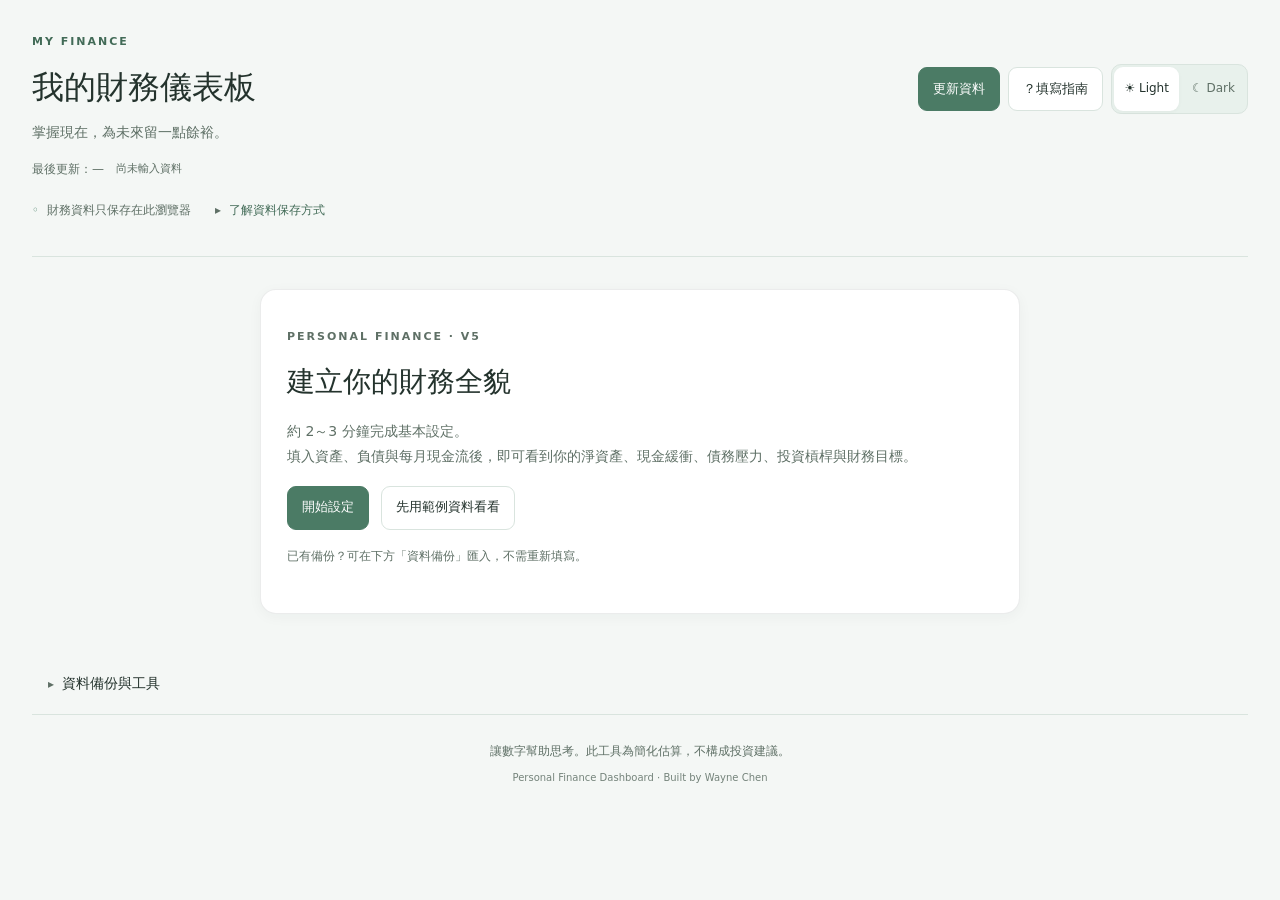
==== commit 9e1549f8: "頁尾加入 Wayne Chen 的低調品牌署名" ====
--- a/index.html
+++ b/index.html
@@ -12,6 +12,8 @@
 <article class="kpi"><span>現金緩衝</span><strong id="cashRunway">—</strong><small>可支應生活費與債務還款</small><button type="button" class="kpi-detail-trigger text-button" data-kpi="cashRunway" aria-expanded="false" aria-controls="kpi-detail-panel">ⓘ 查看詳情<span class="sr-only">：現金緩衝</span></button></article>
 <article class="kpi"><span>綜合市場槓桿</span><strong id="marketLeverage">—</strong><small>等效曝險 ÷ 投資淨值</small><button type="button" class="kpi-detail-trigger text-button" data-kpi="marketLeverage" aria-expanded="false" aria-controls="kpi-detail-panel">ⓘ 查看詳情<span class="sr-only">：綜合市場槓桿</span></button></article>
 </section>
+<div class="quick-actions" role="group" aria-label="快速操作"><button id="open-summary-tools" type="button" aria-expanded="false" aria-controls="summary-tools">產出財務摘要圖</button><button id="pwa-install" type="button" aria-describedby="pwa-install-help" hidden>＋ 新增到主畫面</button><details id="install-instructions"><summary>如何新增到主畫面？</summary><p id="pwa-install-help" class="hint" role="status" hidden></p></details></div><div id="summary-tools" class="summary-tools" role="region" aria-labelledby="open-summary-tools" hidden><div class="share-toolbar"><label class="inline-check"><input id="hide-amounts" type="checkbox">分享版隱藏金額，只顯示比例</label><button id="generate-summary" type="button">產出財務摘要圖</button></div><p id="image-status" role="status" class="hint"></p><div id="image-result" hidden><a id="download-summary" download>下載 PNG 圖片</a><details class="subsection"><summary>預覽摘要圖</summary><img id="summary-preview" alt="本機產生的財務摘要圖"></details></div>
+</div>
 <section id="kpi-detail-panel" class="panel kpi-detail-panel" hidden aria-labelledby="kpi-detail-title"><div class="section-heading"><h2 id="kpi-detail-title" tabindex="-1"></h2><button id="close-kpi-detail" type="button" class="text-button">收合詳情</button></div><section id="detail-netWorth" data-kpi-detail="netWorth" hidden></section><section id="detail-financialAssets" data-kpi-detail="financialAssets" hidden></section><section id="detail-cashRunway" data-kpi-detail="cashRunway" hidden></section><section id="detail-marketLeverage" data-kpi-detail="marketLeverage" hidden></section></section>
 <p id="month-comparison" class="snapshot-trend" hidden></p>
 <div class="layout"><div class="results">
@@ -34,12 +36,11 @@
 <p class="hint">每月手動記錄一次；同月份重存會先要求確認。快照記錄當時數值，不隨目前輸入改變。</p>
 <div class="toolbar"><label>快照日期<input id="snapshot-date" type="date"></label><button id="save-snapshot" type="button">儲存本月快照</button><label>趨勢指標<select id="chart-metric"><option value="net">淨資產</option><option value="financial">金融資產</option><option value="investment">投資市值</option><option value="debt">總負債</option><option value="leverage">綜合市場槓桿</option></select></label></div>
 <div id="history-chart"></div><div class="table-scroll"><table><thead><tr><th>日期</th><th>淨資產</th><th>金融資產</th><th>投資市值</th><th>總負債</th><th>綜合槓桿</th><th>操作</th></tr></thead><tbody id="snapshot-rows"></tbody></table></div></details>
-</div><details class="panel utility" id="data-tools"><summary>資料備份與工具</summary><h3>財務摘要圖</h3><div class="share-toolbar"><button id="generate-summary" type="button">產出財務摘要圖</button><label class="inline-check"><input id="hide-amounts" type="checkbox">分享版隱藏金額，只顯示比例</label></div><p id="image-status" role="status" class="hint"></p><div id="image-result" hidden><a id="download-summary" download>下載 PNG 圖片</a><details class="subsection"><summary>預覽摘要圖</summary><img id="summary-preview" alt="本機產生的財務摘要圖"></details></div>
-<h3>安裝與離線</h3><button id="pwa-install" type="button" aria-describedby="pwa-install-help">安裝／新增到主畫面</button><p id="pwa-install-help" class="hint" role="status" hidden></p><p id="pwa-status" class="hint" role="status"></p><h3>資料備份</h3>
+</div><details class="panel utility" id="data-tools"><summary>資料備份與工具</summary><h3>裝置與離線狀態</h3><p id="pwa-status" class="hint" role="status"></p><h3>資料備份</h3>
 <p class="hint">現金低於最低門檻、還款比或槓桿高於最高門檻為紅色；現金在門檻至 1.2 倍、還款比或槓桿在門檻的 80% 至 100% 為黃色。零分母不強行評級，但有債務無收入、投資淨值不大於零等狀況仍提醒。設定僅供個人參考。</p>
 <label class="inline-check"><input id="include-scenarios" type="checkbox" checked>包含已儲存情境</label><div class="toolbar"><button id="export-data" type="button">匯出備份（JSON）</button><label class="file-button">匯入備份（JSON）<input id="import-data" type="file" accept=".json,application/json"></label><button id="clear-data" type="button">清除本機資料</button></div>
 <p class="hint">JSON 含個人財務資料，請妥善保存。匯入會先檢查格式並要求確認。備份包含財務輸入、目標、警戒線、快照與未完成輸入。</p><p id="data-message" role="status"></p></details>
-<footer>讓數字幫助思考。此工具為簡化估算，不構成投資建議。</footer>
+<footer class="app-footer"><p class="footer-disclaimer">讓數字幫助思考。此工具為簡化估算，不構成投資建議。</p><p class="footer-brand">Personal Finance Dashboard · Built by Wayne Chen</p></footer>
 </main><button id="mobile-edit" type="button" class="floating-edit">✎ 更新資料</button><dialog id="wizard" aria-labelledby="wizard-title"><header class="wizard-header"><div><p id="wizard-progress" class="eyebrow" aria-live="polite"></p><h2 id="wizard-title"></h2></div><button id="close-wizard" type="button">稍後再填 ✕</button></header><div class="stepper" aria-label="設定進度"><span>1 目前財務</span><span>2 投資與目標</span><span>3 進階設定</span></div><div class="wizard-body"><form id="finance-form" data-step="0" novalidate><p class="hint">沒有該項資產、收入或支出可留白，計算視為 0，不需為資料狀態補填 0。</p><h3>現金分類</h3><div class="wizard-grid"><label>日常可動用現金 <span class="field-level">基本</span><input data-field name="cashDaily" type="number" inputmode="decimal" min="0" step="any"><small class="field-helper">一般活存與近期可自由使用的現金。</small></label><label>緊急預備金 <span class="field-level">選填</span><input data-field name="cashEmergency" type="number" inputmode="decimal" min="0" step="any"><small class="field-helper">預留給失業、醫療、突發事件等。</small></label><label>投資預備金 <span class="field-level">選填</span><input data-field name="cashInvestmentReserve" type="number" inputmode="decimal" min="0" step="any"><small class="field-helper">等待投資機會投入市場的現金；預設不計入生活緩衝。</small></label><label>指定用途預留資金 <span class="field-level">選填</span><input data-field name="cashEarmarked" type="number" inputmode="decimal" min="0" step="any"><small class="field-helper">如學費、旅遊、稅金或未來還款等已有用途的資金。</small></label></div><p id="wizard-cash-total" class="note"></p><h3>其他資產</h3><div class="wizard-grid"><label>房屋目前估值 <span class="field-level">選填</span><input data-field name="home" type="number" inputmode="decimal" min="0" step="any"><small class="field-helper">以目前合理估值填寫。</small></label><label>其他資產 <span class="field-level">選填</span><input data-field name="other" type="number" inputmode="decimal" min="0" step="any"><small class="field-helper">未列入現金或投資的其他資產。</small></label></div><h3>收入與支出</h3><div class="wizard-grid"><label>家庭年收入 <span class="field-level">基本</span><input data-field name="income" type="number" inputmode="decimal" min="0" step="any"><small class="field-helper">優先填家庭全年實際可支配／實領收入。</small></label><label>每月生活支出 <span class="field-level">基本</span><input data-field name="living" type="number" inputmode="decimal" min="0" step="any"><small class="field-helper">日常生活、保險、學費等；不要包含投資與貸款還款。</small></label><div id="basic-monthly-slot"><label>每月固定投資金額 <span class="field-level">基本</span><input data-field name="monthlyInvestment" type="number" inputmode="decimal" min="0" step="any"><small class="field-helper">與財務目標的每月固定投入共用，不會重複扣除。</small></label></div></div><h3>負債明細 <span class="field-level">選填</span></h3><p class="hint">沒有負債可以略過；利率與剩餘月數可稍後補填。</p><div id="debt-editor"></div><button id="add-debt" type="button">＋新增一筆負債</button></form><form id="goal-form" data-step="1" novalidate><h3>投資市值</h3><div class="wizard-grid"><label>一般股票 / ETF 市值 <span class="field-level">基本</span><input data-field name="regular" type="number" inputmode="decimal" min="0" step="any"><small class="field-helper">不包含下方另列的槓桿 ETF。</small></label><label>槓桿 ETF 市值 <span class="field-level">選填</span><input data-field name="leveraged" type="number" inputmode="decimal" min="0" step="any"><small class="field-helper">沒有持有可填 0。</small></label><label>槓桿 ETF 倍率 <span class="field-level">選填</span><input data-field name="multiplier" type="number" inputmode="decimal" min="1" step="any"><small class="field-helper">例如正2填 2；一般股票與 ETF 為 1。</small></label></div><div class="readonly">股票 / ETF 投資資產<output id="assetInvestment"></output></div><div id="goal-monthly-slot" class="wizard-grid"></div><h3>財務目標 <span class="field-level">選填</span></h3><label>目標計算基準<select id="wizard-goal-basis" data-goal-basis><option value="investment">投資資產</option><option value="financial">金融資產</option></select></label><p id="wizard-goal-settings-message" class="warning" role="status"></p><div class="wizard-grid"><label>目前年齡 <span class="field-level">選填</span><input data-field name="currentAge" type="number" inputmode="decimal" min="0" step="1" max="120"><small class="field-helper">以整歲填寫。</small></label><label>目標年齡 <span class="field-level">選填</span><input data-field name="targetAge" type="number" inputmode="decimal" min="0" step="1" max="120"><small class="field-helper">須晚於目前年齡才會估算達標所需報酬率。</small></label><label><span id="target-assets-label">目標投資資產</span> <span class="field-level">選填</span><input data-field name="targetAssets" type="number" inputmode="decimal" min="0" step="any"><small id="target-assets-helper" class="field-helper">目標只計一般股票 / ETF 與槓桿 ETF；不包含任何現金。</small></label><label>投資組合預期年化報酬率（%） <span class="field-level">選填</span><input data-field name="annualReturn" type="number" inputmode="decimal" min="-99" step="any" max="100"><small class="field-helper">用於股票 / ETF 投資資產的長期數學情境，不代表保證報酬。</small></label></div><p class="note" id="wizard-monthly-note"></p></form><form id="settings-form" data-step="2" novalidate><h3>個人警戒線</h3><p class="hint">這些數值不是市場通用安全標準，而是你希望 Dashboard 幫忙提醒自己的個人界線。系統預設值只是起始設定，可以依家庭狀況調整。</p><details class="inline-info field-guidance" name="wizard-field-guidance"><summary>ⓘ 警戒線怎麼設定？</summary><p>把它理解成：「到什麼程度時，我希望自己停下來重新檢視？」可從希望維持的現金時間、現金流彈性與可接受的市場波動來思考；不是通用安全標準，也不是新增借款額度。</p></details><div class="wizard-grid"><label>最低現金緩衝（月） <span class="field-level">進階</span><input data-field name="minRunway" type="number" inputmode="decimal" min="0.1" step="any" max="120"><small class="field-helper">低於門檻提醒，接近門檻顯示黃色。</small><small id="runway-reference" class="field-helper decision-reference"></small></label><label>最高債務月付比（%） <span class="field-level">進階</span><input data-field name="maxPaymentRatio" type="number" inputmode="decimal" min="0.1" step="any" max="100"><small class="field-helper">每月還款占家庭月收入的個人參考上限。</small><small id="payment-reference" class="field-helper decision-reference"></small></label><label>最高綜合市場槓桿（x） <span class="field-level">進階</span><input data-field name="maxLeverage" type="number" inputmode="decimal" min="0.1" step="any" max="100"><small class="field-helper">同時考慮槓桿 ETF 與投資用途借款。</small><small id="leverage-reference" class="field-helper decision-reference"></small></label></div><h3>生活緩衝包含哪些現金？ <span class="field-level">進階</span></h3><div class="buffer-options"><label class="inline-check"><input type="checkbox" data-buffer="cashDaily"><span>日常現金<small class="field-helper">通常可直接用於生活。</small></span></label><label class="inline-check"><input type="checkbox" data-buffer="cashEmergency"><span>緊急預備金<small class="field-helper">預設納入。</small></span></label><label class="inline-check"><input type="checkbox" data-buffer="cashInvestmentReserve"><span>投資預備金<small class="field-helper">預設不納入，避免為了生活被迫使用投資資金。</small></span></label><label class="inline-check"><input type="checkbox" data-buffer="cashEarmarked"><span>指定用途資金<small class="field-helper">預設不納入，因已有其他用途。</small></span></label></div><p class="hint">現金分類總額皆計入金融資產；只有勾選的分類用於生活現金緩衝。</p><h3>目標投資配置 <span class="field-level">進階</span></h3><p class="hint">投資池定義：一般股票 / ETF + 槓桿 ETF + 投資預備金。三者目標比例需合計100%。這是你的策略目標，不是系統推薦配置；可先全部留白。</p><div class="wizard-grid"><label>一般投資目標（%） <span class="field-level">進階</span><input data-field name="allocationGeneral" type="number" inputmode="decimal" min="0" step="any" max="100" data-nullable="true"><small class="field-helper">三類目標合計須為100%。</small></label><label>槓桿投資目標（%） <span class="field-level">進階</span><input data-field name="allocationLeveraged" type="number" inputmode="decimal" min="0" step="any" max="100" data-nullable="true"><small class="field-helper">可設定0%；若目前仍持有，無法只靠新增資金完全歸零。</small></label><label>投資預備金目標（%） <span class="field-level">進階</span><input data-field name="allocationReserve" type="number" inputmode="decimal" min="0" step="any" max="100" data-nullable="true"><small class="field-helper">已包含在現金，不會再次加進資產。</small></label></div><p id="allocation-validation" class="warning" hidden>目標配置合計需為 100%。</p><section><h3>目標設定一致性檢查</h3><div id="allocation-consistency"></div></section></form><p id="wizard-error" role="alert" class="warning" hidden></p></div><footer class="wizard-footer"><span id="wizard-save-status" role="status"></span><div><button id="wizard-back" type="button">上一步</button><button id="wizard-next" type="button" class="primary-button">儲存並繼續</button></div></footer></dialog><dialog id="scenario-lab" aria-labelledby="lab-title"><header class="lab-header"><div><p class="eyebrow">WHAT-IF SCENARIO LAB · V5</p><h2 id="lab-title">財務決策實驗室</h2><p class="hint">先試算，再決定。所有結果均為情境模擬，不代表投資建議。</p></div><button id="close-lab" type="button">關閉 ✕</button></header><nav class="lab-tabs" aria-label="實驗室工具"><button data-lab-tab="scenario" type="button" aria-pressed="true">情境試算</button><button data-lab-tab="loan" type="button" aria-pressed="false">借款投資比較</button><button data-lab-tab="saved" type="button" aria-pressed="false">已儲存情境</button></nav><div class="lab-body"><p id="lab-status" class="hint" role="status"></p>
 <section data-lab-page="scenario"><div id="lab-quick"><h3>選一個想試算的情境</h3><div class="quick-grid"><button data-quick="borrow" type="button">如果我多借一筆信貸？</button><button data-quick="repay" type="button">如果我提前還貸款？</button><button data-quick="annualIncome" type="button">如果家庭收入下降？</button><button data-quick="trade" type="button">如果我降低槓桿部位？</button><button data-quick="expense" type="button">如果我有一筆大額支出？</button></div></div>
 <div class="toolbar"><label>情境名稱<input id="scenario-name" maxlength="80" placeholder="例如：新增150萬信貸"></label><label>變動類型<select id="action-type"><option value="borrow">新增借款</option><option value="repay">提前償還負債</option><option value="expense">一次性支出</option><option value="income">一次性收入</option><option value="annualIncome">每月收入改變</option><option value="living">每月生活支出改變</option><option value="monthlyInvestment">每月固定投資改變</option><option value="trade">調整投資部位</option></select></label><button id="add-action" type="button">＋加入一個變動</button><button id="new-scenario" type="button">新建情境</button></div><div id="scenario-actions"></div><p id="scenario-error" class="warning" role="alert" hidden></p><div class="toolbar"><button id="save-scenario" type="button" class="primary-button">儲存此情境</button><small>只儲存變動，不保存基準資料；沒有套用到正式資料的功能。</small></div>
--- a/style.css
+++ b/style.css
@@ -79,3 +79,11 @@
 :root{--muted:#5F7066;--interactive:#426B57}:root[data-theme="dark"]{--muted:#B0BFB5;--interactive:#B4D2BF}
 .text-button,.privacy-bar summary,.brand .eyebrow,.inline-info summary,.reason-accordion>summary,.full-explanation>summary,.kpi-composition>summary,.return-explanation summary,.review-item summary,.stepper .active,.field-level[data-level="基本"]{color:var(--interactive)}
 .metric-panel dd.danger{color:var(--danger-text)}
+/* Quick actions: one PNG UI near the KPIs, installation only when available. */
+.quick-actions{display:flex;gap:10px;flex-wrap:wrap;align-items:center;margin-top:14px}.quick-actions>button{font-weight:400;background:transparent}.quick-actions>button:hover{background:var(--soft)}#install-instructions{min-width:0;max-width:100%}#install-instructions>summary{min-height:44px;padding:10px 4px;font-size:12px;color:var(--interactive)}#install-instructions[open]{flex-basis:100%}#install-instructions #pwa-install-help{max-width:65ch;margin:4px 0 8px;font-size:12px}.summary-tools{padding:12px 0 16px;border-bottom:1px solid var(--border);min-width:0}.summary-tools .share-toolbar{margin:0 0 12px;gap:12px}.summary-tools .inline-check{font-size:12px;line-height:1.8;min-width:0}.summary-tools .inline-check input{flex-shrink:0}.summary-tools #image-status:empty{display:none}.summary-tools #download-summary{display:inline-flex;align-items:center;min-height:44px}.summary-tools #summary-preview{max-width:440px;width:100%}
+@media(max-width:680px){.quick-actions{gap:8px;margin-top:12px}.quick-actions>button{font-size:12px;padding:10px 12px}.summary-tools .share-toolbar{align-items:flex-start;gap:8px}.summary-tools .inline-check{font-size:12px;white-space:normal}.summary-tools #image-result{max-width:100%}}
+/* Keep the floating editor from covering the expanded image controls. */
+body:has(#summary-tools:not([hidden])) #mobile-edit{display:none!important}
+
+/* Footer signature stays secondary to the existing disclaimer. */
+.app-footer .footer-disclaimer{margin:0;font-size:12px}.app-footer .footer-brand{margin:6px 0 0;font-size:10px;line-height:1.7;color:var(--muted);opacity:.85}
